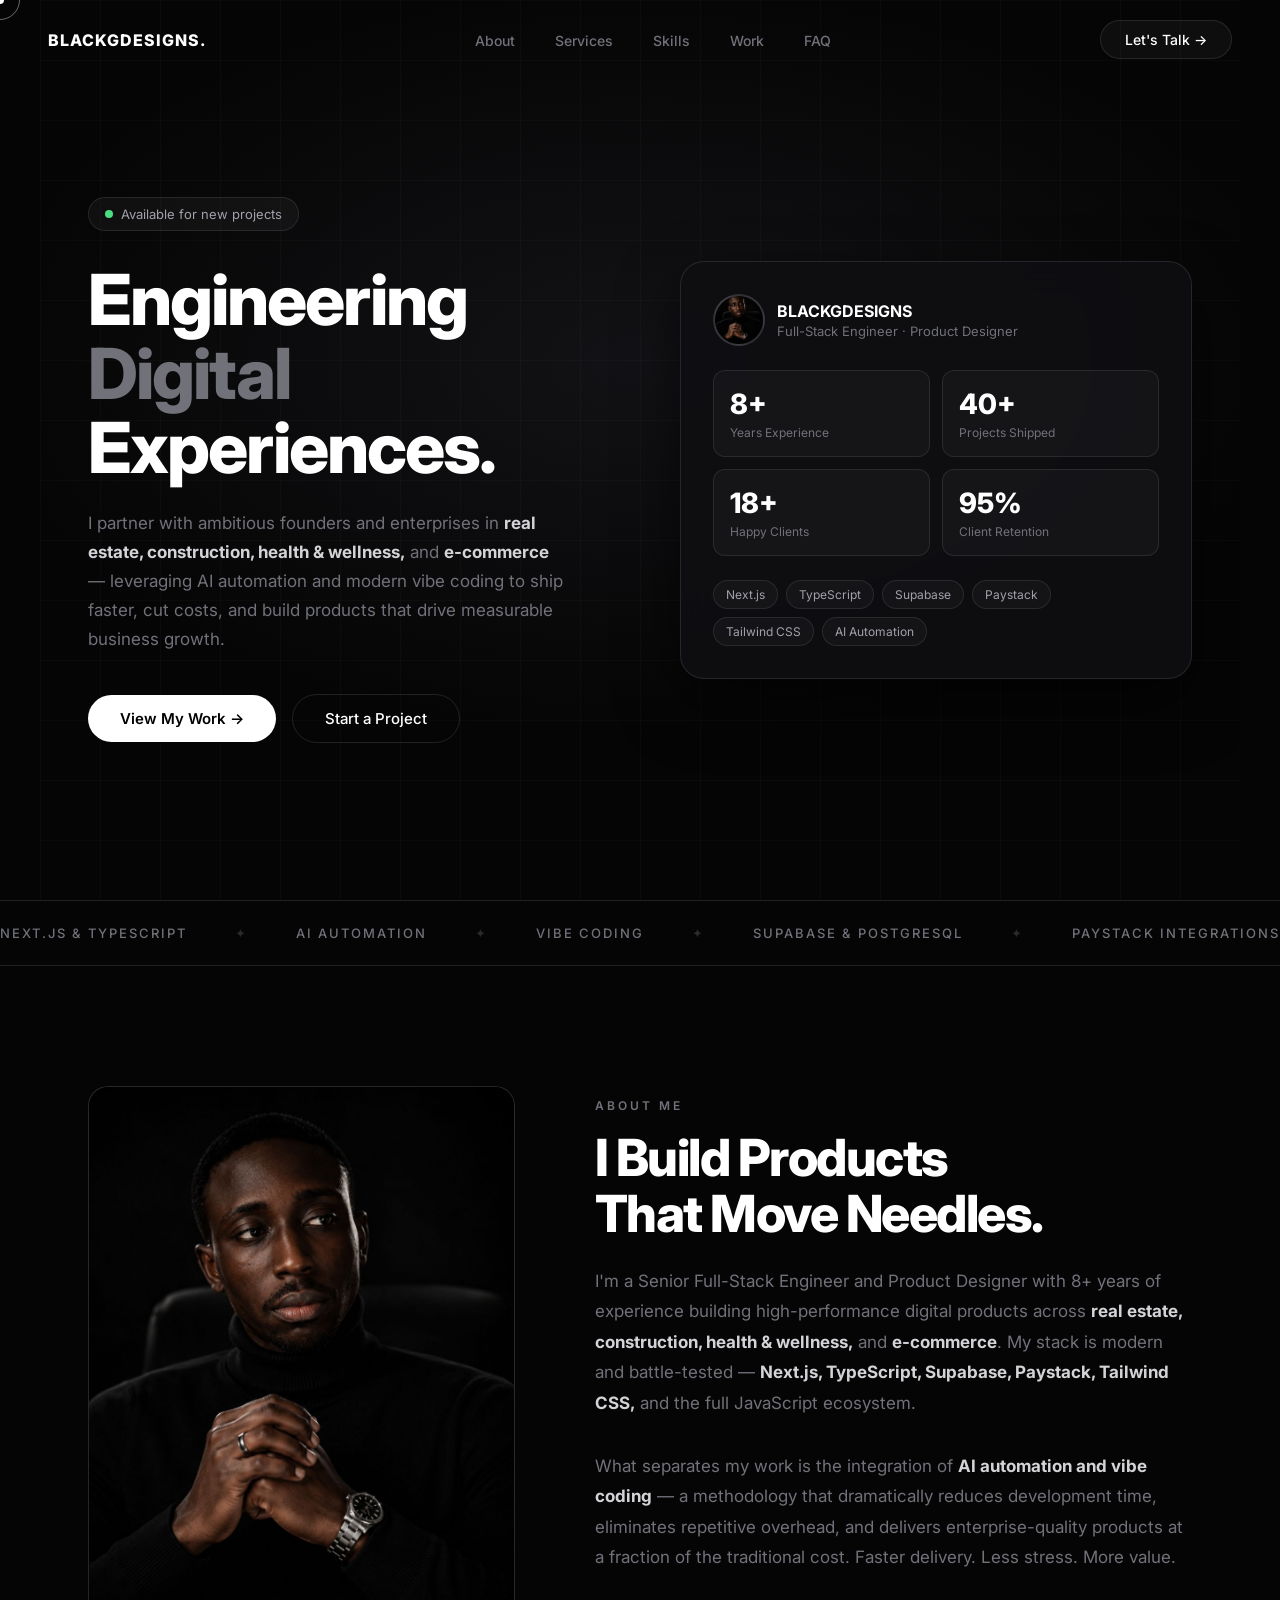
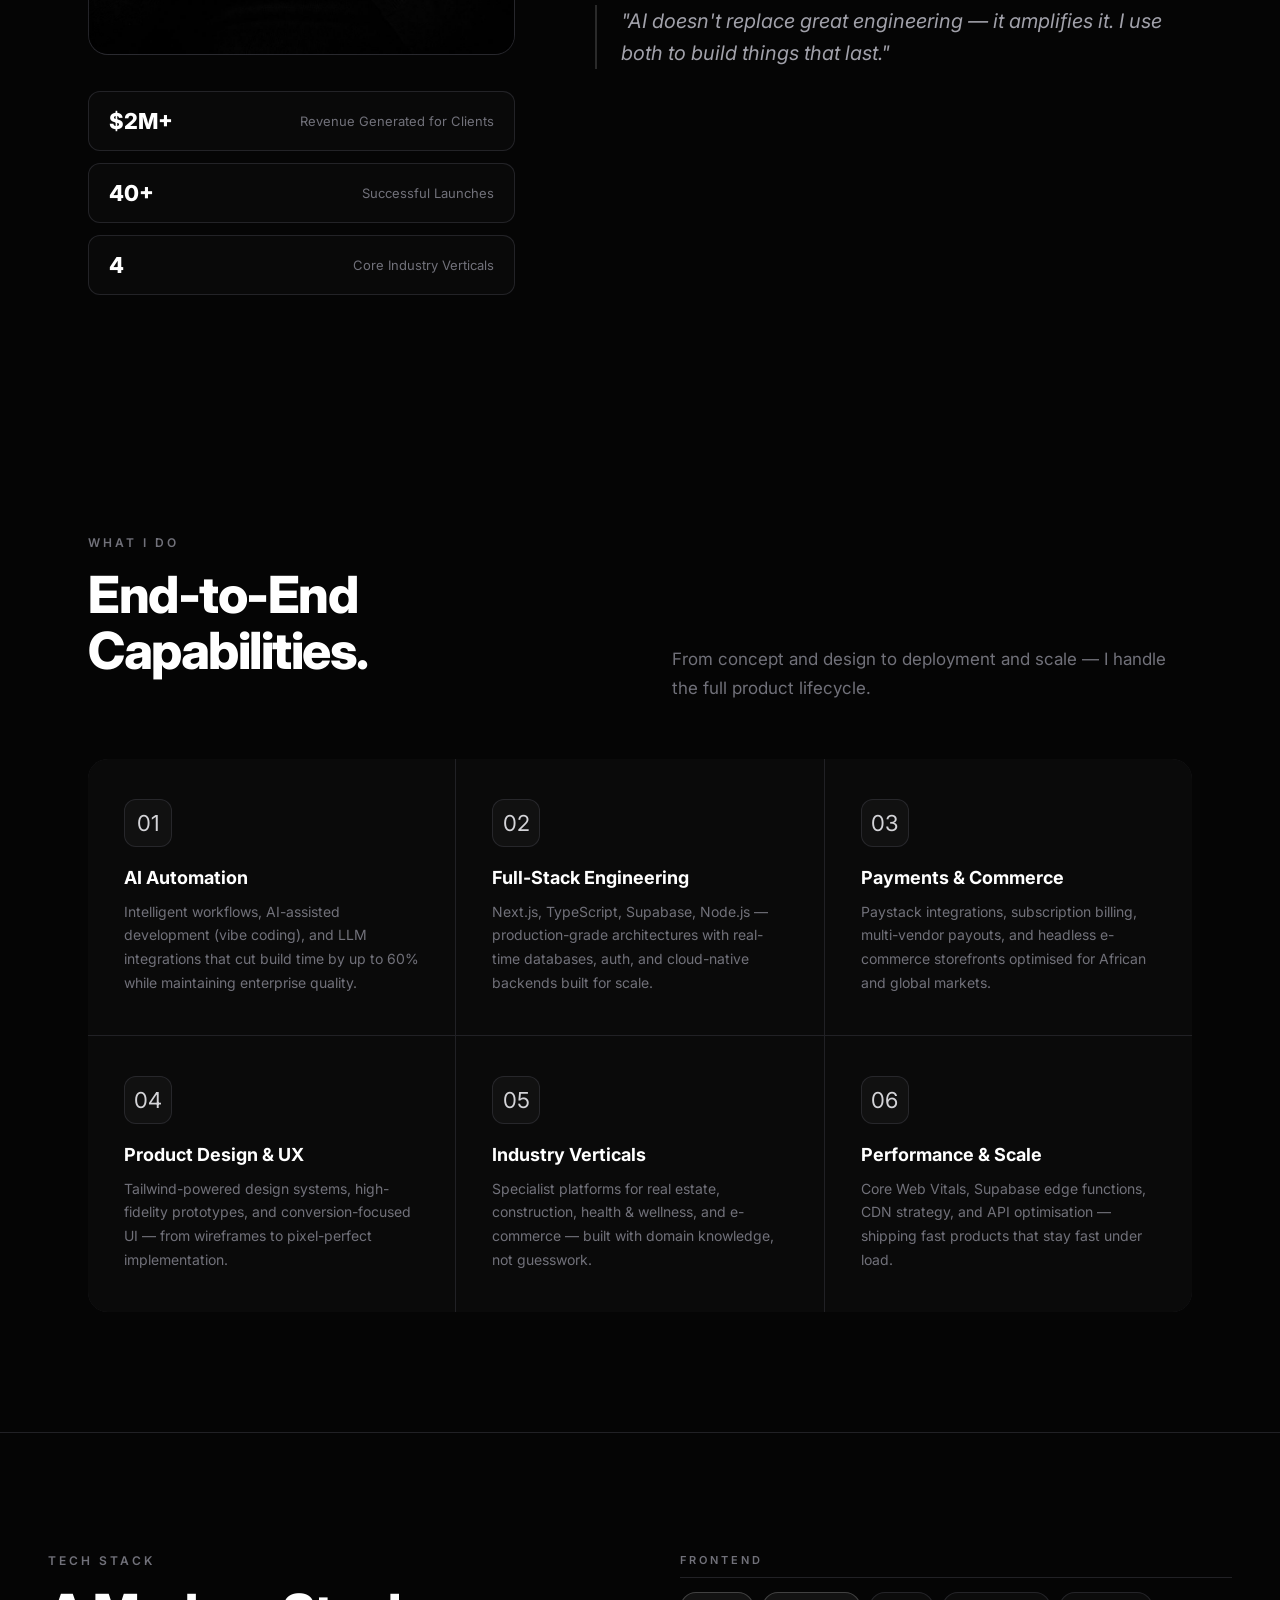
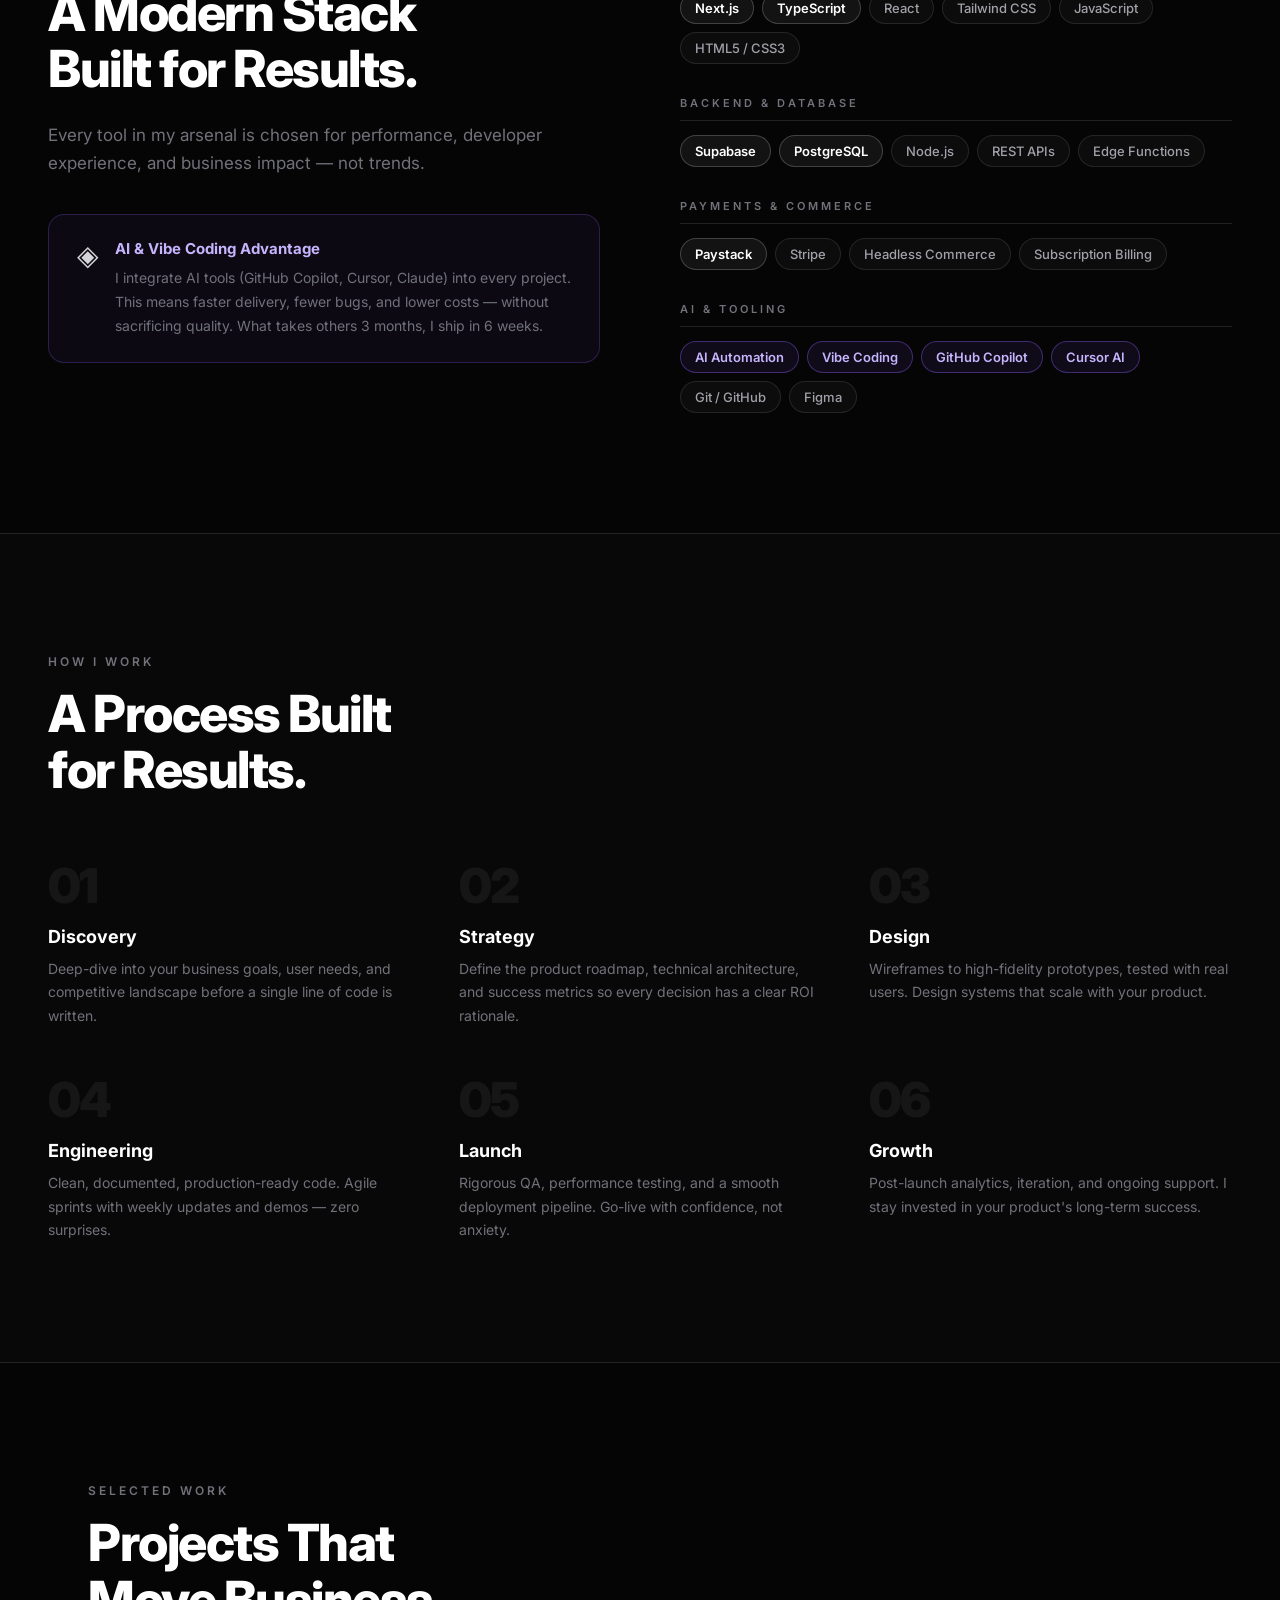
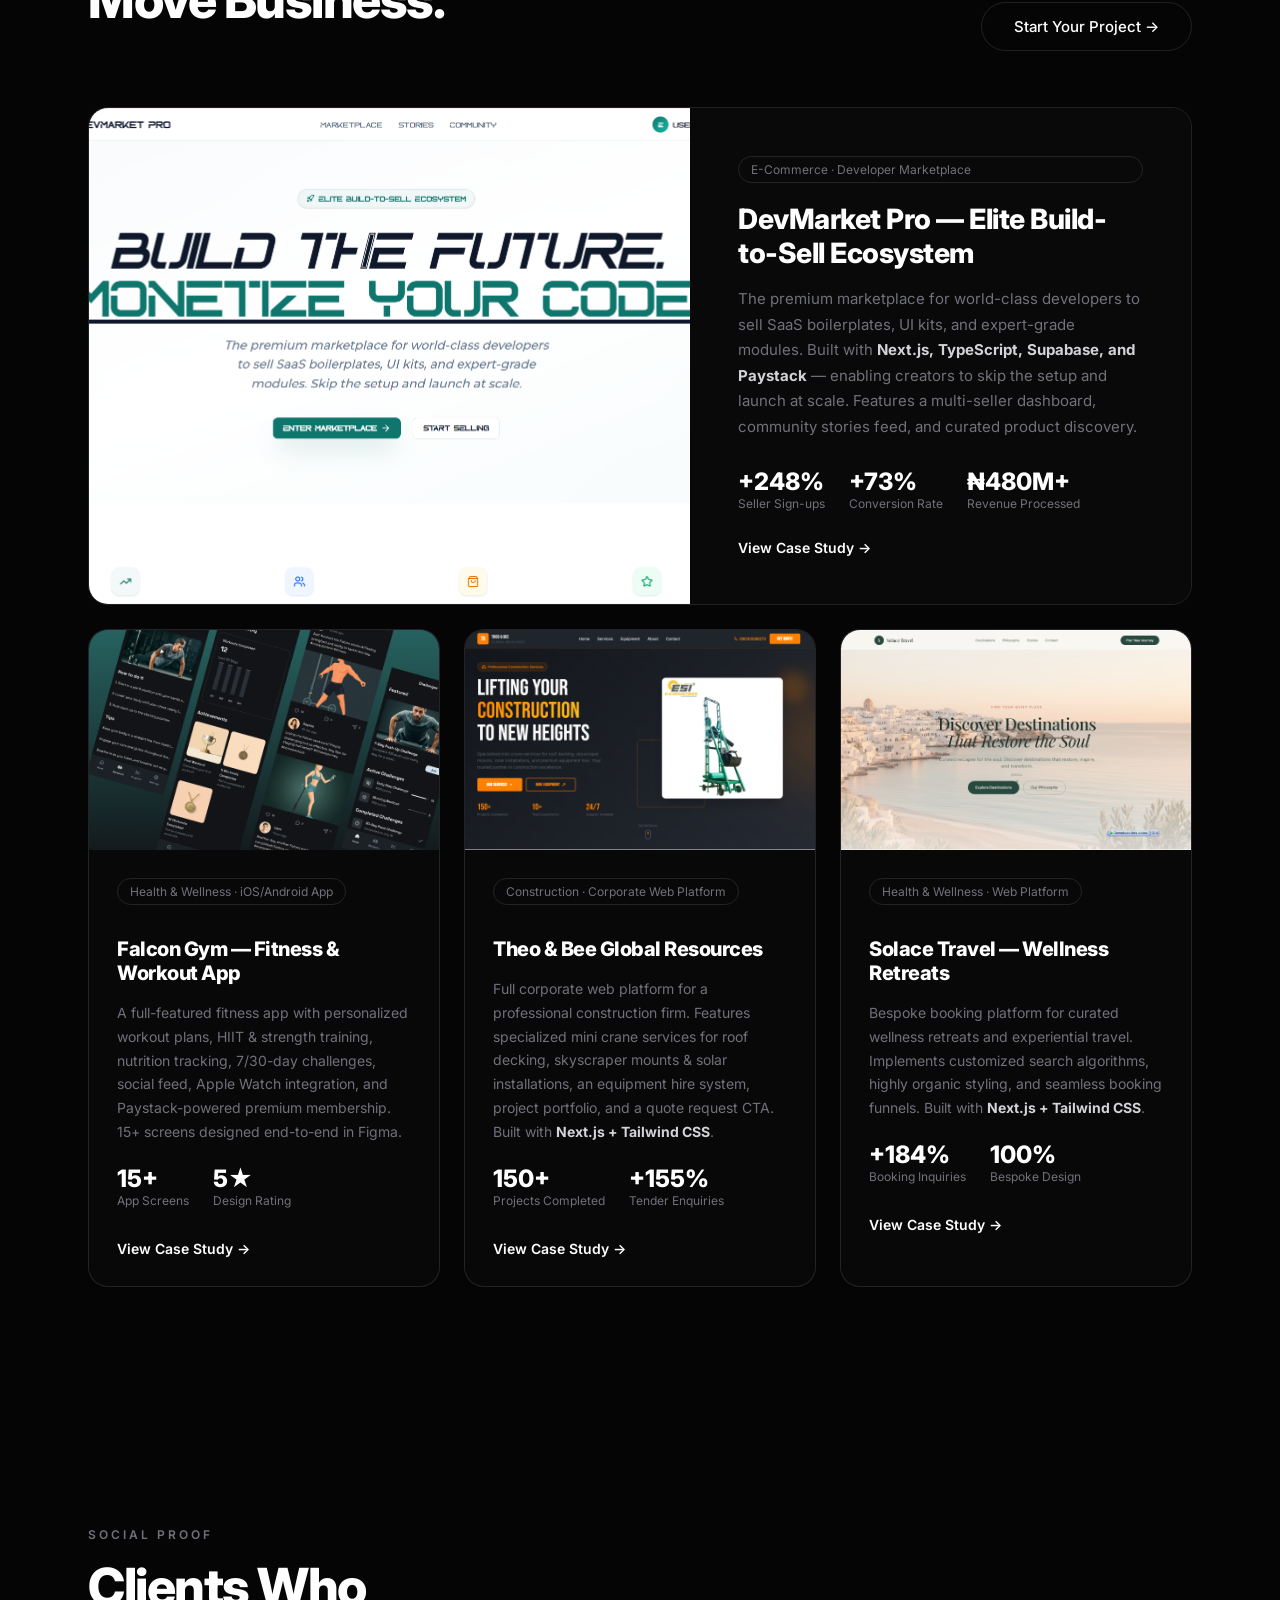
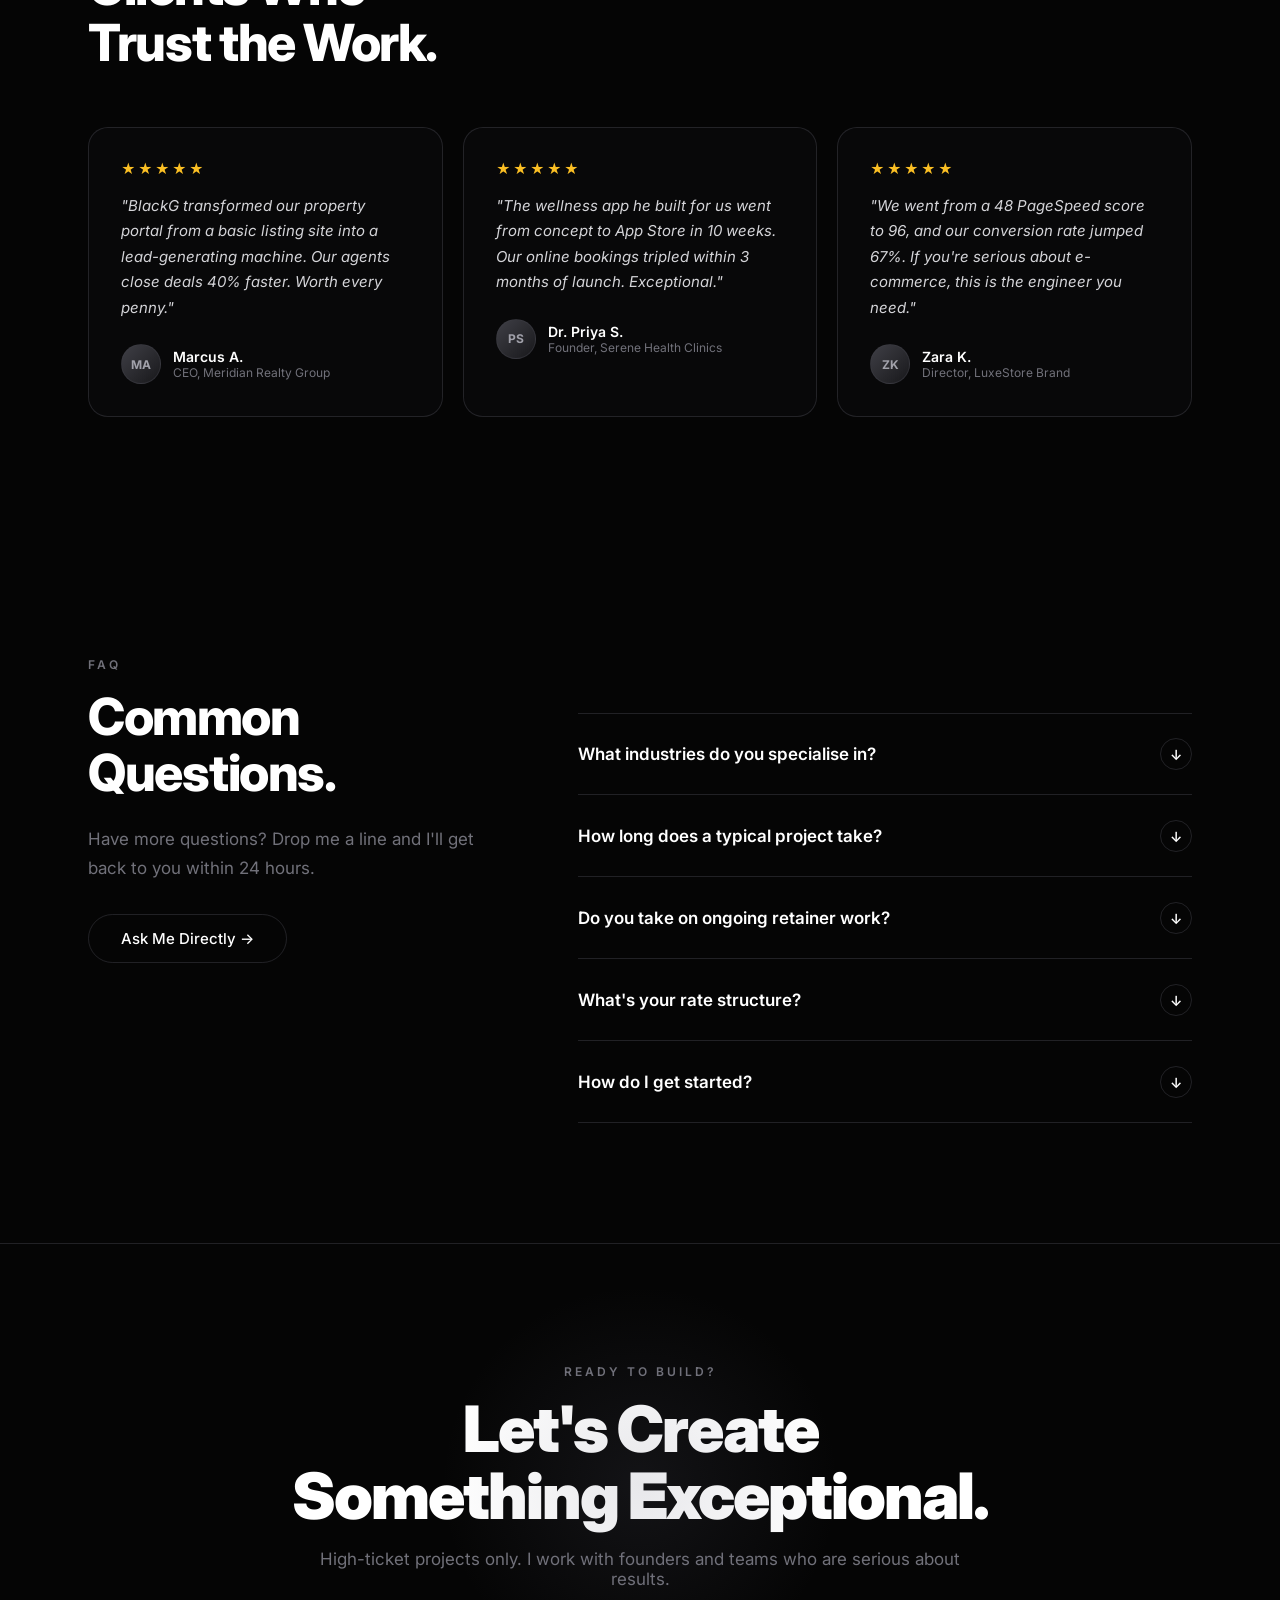
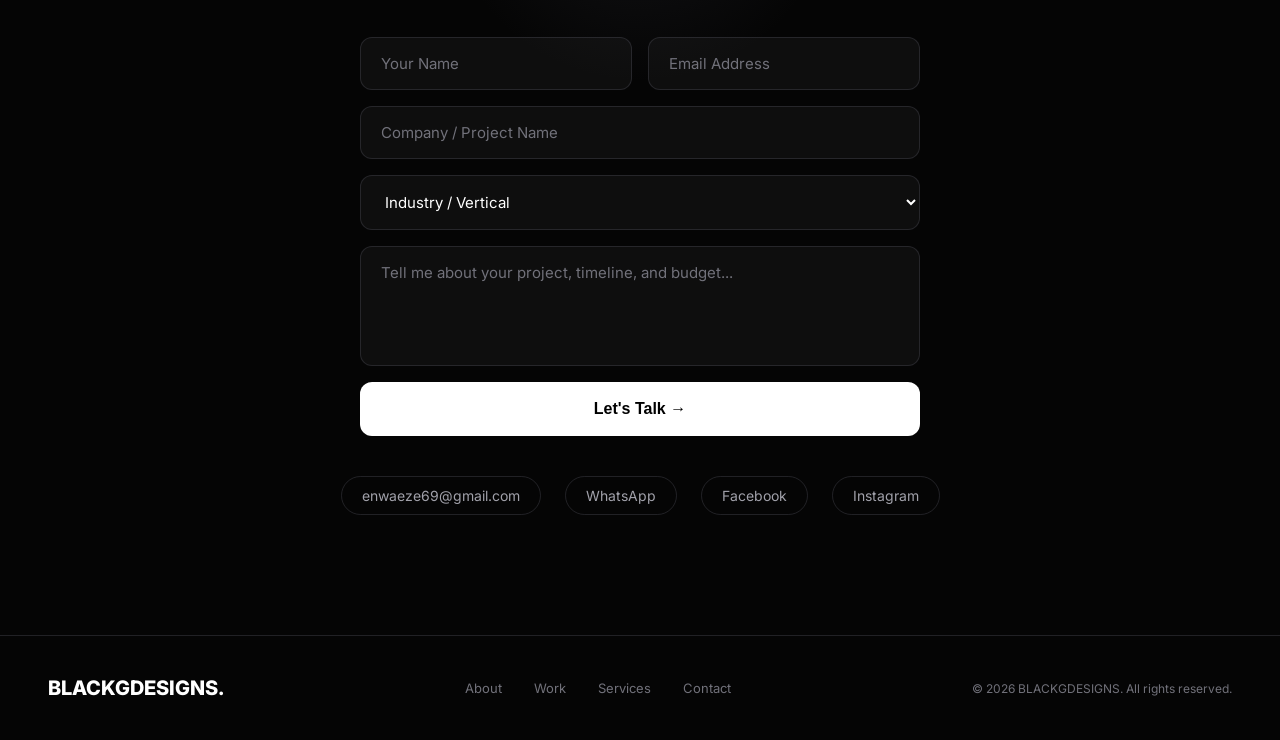
==== index.html @ 21c52779 "Add files via upload" ====
<!DOCTYPE html>
<html lang="en">
<head>
<meta charset="UTF-8"/>
<meta name="viewport" content="width=device-width, initial-scale=1.0"/>
<title>BLACKGDESIGNS — Senior Full-Stack Engineer & Product Designer</title>
<meta name="description" content="BLACKGDESIGNS — Senior Full-Stack Engineer & Product Designer specializing in real estate, construction, health & wellness, and e-commerce. Building digital products that drive measurable business growth."/>
<link rel="stylesheet" href="style.css"/>
<link rel="preconnect" href="https://fonts.googleapis.com"/>
<link href="https://fonts.googleapis.com/css2?family=Inter:wght@300;400;500;600;700;800;900&display=swap" rel="stylesheet"/>
</head>
<body>

<!-- Custom Cursor -->
<div class="cursor">
  <div class="cursor-dot"></div>
  <div class="cursor-ring"></div>
</div>

<!-- Mobile Menu -->
<div class="mobile-menu" aria-hidden="true">
  <button class="mobile-close" aria-label="Close menu">✕</button>
  <a href="#about">About</a>
  <a href="#capabilities">Services</a>
  <a href="#works">Work</a>
  <a href="#process">Process</a>
  <a href="#faq">FAQ</a>
  <a href="https://wa.me/2347035428428" target="_blank" rel="noopener" class="mobile-whatsapp">💬 Let's Talk on WhatsApp</a>
</div>

<!-- Navigation -->
<nav id="main-nav" aria-label="Main navigation">
  <a href="#hero" class="nav-logo">BLACKGDESIGNS.</a>
  <ul class="nav-links">
    <li><a href="#about">About</a></li>
    <li><a href="#capabilities">Services</a></li>
    <li><a href="#skills">Skills</a></li>
    <li><a href="#works">Work</a></li>
    <li><a href="#faq">FAQ</a></li>
  </ul>
  <a href="https://wa.me/2347035428428" target="_blank" rel="noopener" class="nav-cta">Let's Talk →</a>
  <button class="hamburger" aria-label="Open menu">
    <span></span><span></span><span></span>
  </button>
</nav>

<!-- ═══════════════════════════════════════════════════════════ -->
<!-- HERO -->
<!-- ═══════════════════════════════════════════════════════════ -->
<section id="hero">
  <div class="hero-bg-glow"></div>
  <div class="hero-grid-overlay"></div>
  <div class="hero-content">

    <div class="hero-text">
      <div class="hero-badge reveal">
        <span class="dot"></span>
        Available for new projects
      </div>
      <h1 class="hero-title reveal reveal-delay-1">
        Engineering<br/>
        <span>Digital</span><br/>
        Experiences.
      </h1>
      <p class="hero-desc reveal reveal-delay-2">
        I partner with ambitious founders and enterprises in <strong style="color:#d4d4d8">real estate, construction, health &amp; wellness,</strong> and <strong style="color:#d4d4d8">e-commerce</strong> — leveraging AI automation and modern vibe coding to ship faster, cut costs, and build products that drive measurable business growth.
      </p>
      <div class="hero-actions reveal reveal-delay-3">
        <a href="#works" class="btn-primary">View My Work →</a>
        <a href="https://wa.me/2347035428428" target="_blank" rel="noopener" class="btn-ghost">Start a Project</a>
      </div>
    </div>

    <div class="hero-card-wrap reveal reveal-delay-2">
      <div class="hero-card">
        <div class="hero-card-header">
          <div class="hero-card-avatar">
            <img src="avatar.jpg" alt="Profile" onerror="this.style.background='linear-gradient(135deg,#3f3f46,#18181b)';this.src='';"/>
          </div>
          <div>
            <div class="hero-card-name">BLACKGDESIGNS</div>
            <div class="hero-card-role">Full-Stack Engineer · Product Designer</div>
          </div>
        </div>
        <div class="hero-card-stats">
          <div class="stat-box">
            <div class="stat-num" data-count="8" data-suffix="+">0+</div>
            <div class="stat-label">Years Experience</div>
          </div>
          <div class="stat-box">
            <div class="stat-num" data-count="40" data-suffix="+">0+</div>
            <div class="stat-label">Projects Shipped</div>
          </div>
          <div class="stat-box">
            <div class="stat-num" data-count="18" data-suffix="+">0+</div>
            <div class="stat-label">Happy Clients</div>
          </div>
          <div class="stat-box">
            <div class="stat-num" data-count="95" data-suffix="%">0%</div>
            <div class="stat-label">Client Retention</div>
          </div>
        </div>
        <div class="hero-card-tags">
          <span class="tag">Next.js</span>
          <span class="tag">TypeScript</span>
          <span class="tag">Supabase</span>
          <span class="tag">Paystack</span>
          <span class="tag">Tailwind CSS</span>
          <span class="tag">AI Automation</span>
        </div>
      </div>
    </div>

  </div>
</section>

<!-- ═══════════════════════════════════════════════════════════ -->
<!-- MARQUEE -->
<!-- ═══════════════════════════════════════════════════════════ -->
<div class="marquee-section section-full">
  <div class="marquee-track">
    <span class="marquee-item">Next.js &amp; TypeScript</span>
    <span class="marquee-item">AI Automation</span>
    <span class="marquee-item">Vibe Coding</span>
    <span class="marquee-item">Supabase &amp; PostgreSQL</span>
    <span class="marquee-item">Paystack Integrations</span>
    <span class="marquee-item">Real Estate Platforms</span>
    <span class="marquee-item">Health &amp; Wellness Apps</span>
    <span class="marquee-item">E-Commerce Solutions</span>
    <span class="marquee-item">Tailwind CSS</span>
    <span class="marquee-item">Construction Tech</span>
    <span class="marquee-item">Product Design</span>
    <span class="marquee-item">API Architecture</span>
  </div>
</div>

<!-- ═══════════════════════════════════════════════════════════ -->
<!-- ABOUT -->
<!-- ═══════════════════════════════════════════════════════════ -->
<section id="about">
  <div class="about-left">
    <img src="avatar.jpg" alt="BlackG Designs — Senior Full-Stack Engineer" class="about-photo reveal"
         onerror="this.style.background='linear-gradient(135deg,#18181b,#3f3f46)';this.src=''"/>
    <div class="about-stats">
      <div class="about-stat reveal reveal-delay-1">
        <span class="about-stat-num">$2M+</span>
        <span class="about-stat-label">Revenue Generated for Clients</span>
      </div>
      <div class="about-stat reveal reveal-delay-2">
        <span class="about-stat-num">40+</span>
        <span class="about-stat-label">Successful Launches</span>
      </div>
      <div class="about-stat reveal reveal-delay-3">
        <span class="about-stat-num">4</span>
        <span class="about-stat-label">Core Industry Verticals</span>
      </div>
    </div>
  </div>

  <div class="about-right">
    <p class="section-label reveal">About Me</p>
    <h2 class="section-title reveal reveal-delay-1">I Build Products<br/>That Move Needles.</h2>
    <p class="about-bio reveal reveal-delay-2">
      I'm a Senior Full-Stack Engineer and Product Designer with 8+ years of experience building high-performance digital products across <strong style="color:#d4d4d8">real estate, construction, health &amp; wellness,</strong> and <strong style="color:#d4d4d8">e-commerce</strong>. My stack is modern and battle-tested — <strong style="color:#d4d4d8">Next.js, TypeScript, Supabase, Paystack, Tailwind CSS,</strong> and the full JavaScript ecosystem.
    </p>
    <p class="about-bio reveal reveal-delay-3">
      What separates my work is the integration of <strong style="color:#d4d4d8">AI automation and vibe coding</strong> — a methodology that dramatically reduces development time, eliminates repetitive overhead, and delivers enterprise-quality products at a fraction of the traditional cost. Faster delivery. Less stress. More value.
    </p>
    <blockquote class="about-philosophy reveal reveal-delay-4">
      "AI doesn't replace great engineering — it amplifies it. I use both to build things that last."
    </blockquote>
  </div>
</section>

<!-- ═══════════════════════════════════════════════════════════ -->
<!-- CAPABILITIES -->
<!-- ═══════════════════════════════════════════════════════════ -->
<section id="capabilities">
  <div class="cap-header">
    <div>
      <p class="section-label reveal">What I Do</p>
      <h2 class="section-title reveal reveal-delay-1">End-to-End<br/>Capabilities.</h2>
    </div>
    <p class="section-desc reveal reveal-delay-2">From concept and design to deployment and scale — I handle the full product lifecycle.</p>
  </div>

  <div class="cap-grid">
    <div class="cap-card reveal">
      <div class="cap-icon">01</div>
      <h3 class="cap-name">AI Automation</h3>
      <p class="cap-desc">Intelligent workflows, AI-assisted development (vibe coding), and LLM integrations that cut build time by up to 60% while maintaining enterprise quality.</p>
    </div>
    <div class="cap-card reveal reveal-delay-1">
      <div class="cap-icon">02</div>
      <h3 class="cap-name">Full-Stack Engineering</h3>
      <p class="cap-desc">Next.js, TypeScript, Supabase, Node.js — production-grade architectures with real-time databases, auth, and cloud-native backends built for scale.</p>
    </div>
    <div class="cap-card reveal reveal-delay-2">
      <div class="cap-icon">03</div>
      <h3 class="cap-name">Payments &amp; Commerce</h3>
      <p class="cap-desc">Paystack integrations, subscription billing, multi-vendor payouts, and headless e-commerce storefronts optimised for African and global markets.</p>
    </div>
    <div class="cap-card reveal reveal-delay-1">
      <div class="cap-icon">04</div>
      <h3 class="cap-name">Product Design &amp; UX</h3>
      <p class="cap-desc">Tailwind-powered design systems, high-fidelity prototypes, and conversion-focused UI — from wireframes to pixel-perfect implementation.</p>
    </div>
    <div class="cap-card reveal reveal-delay-2">
      <div class="cap-icon">05</div>
      <h3 class="cap-name">Industry Verticals</h3>
      <p class="cap-desc">Specialist platforms for real estate, construction, health &amp; wellness, and e-commerce — built with domain knowledge, not guesswork.</p>
    </div>
    <div class="cap-card reveal reveal-delay-3">
      <div class="cap-icon">06</div>
      <h3 class="cap-name">Performance &amp; Scale</h3>
      <p class="cap-desc">Core Web Vitals, Supabase edge functions, CDN strategy, and API optimisation — shipping fast products that stay fast under load.</p>
    </div>
  </div>
</section>

<!-- ═══════════════════════════════════════════════════════════ -->
<!-- SKILLS MATRIX -->
<!-- ═══════════════════════════════════════════════════════════ -->
<section id="skills" class="section-full" style="padding:120px 48px;border-top:1px solid rgba(63,63,70,0.5);">
  <div style="max-width:1200px;margin:0 auto;">
    <div style="display:grid;grid-template-columns:1fr 1fr;gap:80px;align-items:start;">
      <div>
        <p class="section-label reveal">Tech Stack</p>
        <h2 class="section-title reveal reveal-delay-1">A Modern Stack<br/>Built for Results.</h2>
        <p class="section-desc reveal reveal-delay-2">Every tool in my arsenal is chosen for performance, developer experience, and business impact — not trends.</p>
        <div class="skills-ai-box reveal reveal-delay-3">
          <div class="skills-ai-icon">◈</div>
          <div>
            <div class="skills-ai-title">AI &amp; Vibe Coding Advantage</div>
            <p class="skills-ai-desc">I integrate AI tools (GitHub Copilot, Cursor, Claude) into every project. This means faster delivery, fewer bugs, and lower costs — without sacrificing quality. What takes others 3 months, I ship in 6 weeks.</p>
          </div>
        </div>
      </div>
      <div class="skills-grid">
        <div class="skill-category reveal">
          <h4 class="skill-cat-label">Frontend</h4>
          <div class="skill-chips">
            <span class="skill-chip skill-chip--primary">Next.js</span>
            <span class="skill-chip skill-chip--primary">TypeScript</span>
            <span class="skill-chip">React</span>
            <span class="skill-chip">Tailwind CSS</span>
            <span class="skill-chip">JavaScript</span>
            <span class="skill-chip">HTML5 / CSS3</span>
          </div>
        </div>
        <div class="skill-category reveal reveal-delay-1">
          <h4 class="skill-cat-label">Backend &amp; Database</h4>
          <div class="skill-chips">
            <span class="skill-chip skill-chip--primary">Supabase</span>
            <span class="skill-chip skill-chip--primary">PostgreSQL</span>
            <span class="skill-chip">Node.js</span>
            <span class="skill-chip">REST APIs</span>
            <span class="skill-chip">Edge Functions</span>
          </div>
        </div>
        <div class="skill-category reveal reveal-delay-2">
          <h4 class="skill-cat-label">Payments &amp; Commerce</h4>
          <div class="skill-chips">
            <span class="skill-chip skill-chip--primary">Paystack</span>
            <span class="skill-chip">Stripe</span>
            <span class="skill-chip">Headless Commerce</span>
            <span class="skill-chip">Subscription Billing</span>
          </div>
        </div>
        <div class="skill-category reveal reveal-delay-3">
          <h4 class="skill-cat-label">AI &amp; Tooling</h4>
          <div class="skill-chips">
            <span class="skill-chip skill-chip--ai">AI Automation</span>
            <span class="skill-chip skill-chip--ai">Vibe Coding</span>
            <span class="skill-chip skill-chip--ai">GitHub Copilot</span>
            <span class="skill-chip skill-chip--ai">Cursor AI</span>
            <span class="skill-chip">Git / GitHub</span>
            <span class="skill-chip">Figma</span>
          </div>
        </div>
      </div>
    </div>
  </div>
</section>

<!-- ═══════════════════════════════════════════════════════════ -->
<!-- PROCESS -->
<!-- ═══════════════════════════════════════════════════════════ -->
<section id="process" class="section-full" style="padding: 120px 48px; border-top: 1px solid rgba(63,63,70,0.5); border-bottom: 1px solid rgba(63,63,70,0.5);">
  <div style="max-width:1200px;margin:0 auto;">
    <p class="section-label reveal">How I Work</p>
    <h2 class="section-title reveal reveal-delay-1">A Process Built<br/>for Results.</h2>
    <div class="process-steps">
      <div class="process-step reveal">
        <div class="step-num">01</div>
        <h3 class="step-name">Discovery</h3>
        <p class="step-desc">Deep-dive into your business goals, user needs, and competitive landscape before a single line of code is written.</p>
      </div>
      <div class="process-step reveal reveal-delay-1">
        <div class="step-num">02</div>
        <h3 class="step-name">Strategy</h3>
        <p class="step-desc">Define the product roadmap, technical architecture, and success metrics so every decision has a clear ROI rationale.</p>
      </div>
      <div class="process-step reveal reveal-delay-2">
        <div class="step-num">03</div>
        <h3 class="step-name">Design</h3>
        <p class="step-desc">Wireframes to high-fidelity prototypes, tested with real users. Design systems that scale with your product.</p>
      </div>
      <div class="process-step reveal">
        <div class="step-num">04</div>
        <h3 class="step-name">Engineering</h3>
        <p class="step-desc">Clean, documented, production-ready code. Agile sprints with weekly updates and demos — zero surprises.</p>
      </div>
      <div class="process-step reveal reveal-delay-1">
        <div class="step-num">05</div>
        <h3 class="step-name">Launch</h3>
        <p class="step-desc">Rigorous QA, performance testing, and a smooth deployment pipeline. Go-live with confidence, not anxiety.</p>
      </div>
      <div class="process-step reveal reveal-delay-2">
        <div class="step-num">06</div>
        <h3 class="step-name">Growth</h3>
        <p class="step-desc">Post-launch analytics, iteration, and ongoing support. I stay invested in your product's long-term success.</p>
      </div>
    </div>
  </div>
</section>

<!-- ═══════════════════════════════════════════════════════════ -->
<!-- SELECTED WORKS -->
<!-- ═══════════════════════════════════════════════════════════ -->
<section id="works">
  <div class="works-header">
    <div>
      <p class="section-label reveal">Selected Work</p>
      <h2 class="section-title reveal reveal-delay-1">Projects That<br/>Move Business.</h2>
    </div>
    <a href="https://wa.me/2347035428428" target="_blank" rel="noopener" class="btn-ghost reveal reveal-delay-2">Start Your Project →</a>
  </div>

  <!-- Featured Project: DevMarket Pro -->
  <div class="featured-project reveal">
    <div class="featured-img" style="background: url('devmarket_pro.png') no-repeat center center; background-size: cover; background-position: top center;"></div>
    <div class="featured-info">
      <span class="project-tag">E-Commerce · Developer Marketplace</span>
      <h3 class="project-title"><a href="devmarket-pro.html" style="color:inherit;text-decoration:none;">DevMarket Pro — Elite Build-to-Sell Ecosystem</a></h3>
      <p class="project-desc">The premium marketplace for world-class developers to sell SaaS boilerplates, UI kits, and expert-grade modules. Built with <strong style="color:#d4d4d8">Next.js, TypeScript, Supabase, and Paystack</strong> — enabling creators to skip the setup and launch at scale. Features a multi-seller dashboard, community stories feed, and curated product discovery.</p>
      <div class="project-metrics">
        <div class="metric">
          <div class="metric-val">+248%</div>
          <div class="metric-label">Seller Sign-ups</div>
        </div>
        <div class="metric">
          <div class="metric-val">+73%</div>
          <div class="metric-label">Conversion Rate</div>
        </div>
        <div class="metric">
          <div class="metric-val">₦480M+</div>
          <div class="metric-label">Revenue Processed</div>
        </div>
      </div>
      <a href="devmarket-pro.html" class="project-link">View Case Study →</a>
    </div>
  </div>

  <!-- Project Grid -->
  <div class="project-grid" style="margin-top:24px;grid-template-columns:repeat(3,1fr)">

    <!-- Falcon Gym -->
    <div class="project-card reveal">
      <div class="project-card-img" style="background: url('falcon.png') no-repeat center center; background-size: cover; background-position: center center; height: 220px;"></div>
      <div class="project-card-body">
        <span class="project-tag">Health &amp; Wellness · iOS/Android App</span>
        <h3 class="project-title" style="font-size:20px;margin-top:12px;"><a href="falcon-gym.html" style="color:inherit;text-decoration:none;">Falcon Gym — Fitness &amp; Workout App</a></h3>
        <p class="project-desc" style="font-size:14px;margin:12px 0 20px;">A full-featured fitness app with personalized workout plans, HIIT &amp; strength training, nutrition tracking, 7/30-day challenges, social feed, Apple Watch integration, and Paystack-powered premium membership. 15+ screens designed end-to-end in Figma.</p>
        <div class="project-metrics">
          <div class="metric"><div class="metric-val">15+</div><div class="metric-label">App Screens</div></div>
          <div class="metric"><div class="metric-val">5★</div><div class="metric-label">Design Rating</div></div>
        </div>
        <a href="falcon-gym.html" class="project-link" style="margin-top:4px;">View Case Study →</a>
      </div>
    </div>

    <!-- Theo & Bee -->
    <div class="project-card reveal reveal-delay-1">
      <div class="project-card-img" style="background: url('theo and bee.png') no-repeat center center; background-size: cover; background-position: top center; height: 220px;"></div>
      <div class="project-card-body">
        <span class="project-tag">Construction · Corporate Web Platform</span>
        <h3 class="project-title" style="font-size:20px;margin-top:12px;"><a href="theo-and-bee.html" style="color:inherit;text-decoration:none;">Theo &amp; Bee Global Resources</a></h3>
        <p class="project-desc" style="font-size:14px;margin:12px 0 20px;">Full corporate web platform for a professional construction firm. Features specialized mini crane services for roof decking, skyscraper mounts &amp; solar installations, an equipment hire system, project portfolio, and a quote request CTA. Built with <strong style="color:#d4d4d8">Next.js + Tailwind CSS</strong>.</p>
        <div class="project-metrics">
          <div class="metric"><div class="metric-val">150+</div><div class="metric-label">Projects Completed</div></div>
          <div class="metric"><div class="metric-val">+155%</div><div class="metric-label">Tender Enquiries</div></div>
        </div>
        <a href="theo-and-bee.html" class="project-link" style="margin-top:4px;">View Case Study →</a>
      </div>
    </div>

    <!-- Solace Travel -->
    <div class="project-card reveal reveal-delay-2">
      <div class="project-card-img" style="background: url('solace travel.png') no-repeat center center; background-size: cover; background-position: center center; height: 220px;"></div>
      <div class="project-card-body">
        <span class="project-tag">Health &amp; Wellness · Web Platform</span>
        <h3 class="project-title" style="font-size:20px;margin-top:12px;"><a href="solace-travel.html" style="color:inherit;text-decoration:none;">Solace Travel — Wellness Retreats</a></h3>
        <p class="project-desc" style="font-size:14px;margin:12px 0 20px;">Bespoke booking platform for curated wellness retreats and experiential travel. Implements customized search algorithms, highly organic styling, and seamless booking funnels. Built with <strong style="color:#d4d4d8">Next.js + Tailwind CSS</strong>.</p>
        <div class="project-metrics">
          <div class="metric"><div class="metric-val">+184%</div><div class="metric-label">Booking Inquiries</div></div>
          <div class="metric"><div class="metric-val">100%</div><div class="metric-label">Bespoke Design</div></div>
        </div>
        <a href="solace-travel.html" class="project-link" style="margin-top:4px;">View Case Study →</a>
      </div>
    </div>

  </div>
</section>

<!-- ═══════════════════════════════════════════════════════════ -->
<!-- TESTIMONIALS -->
<!-- ═══════════════════════════════════════════════════════════ -->
<section id="testimonials">
  <p class="section-label reveal">Social Proof</p>
  <h2 class="section-title reveal reveal-delay-1">Clients Who<br/>Trust the Work.</h2>
  <div class="test-grid">
    <div class="test-card reveal">
      <div class="test-stars">★★★★★</div>
      <p class="test-quote">"BlackG transformed our property portal from a basic listing site into a lead-generating machine. Our agents close deals 40% faster. Worth every penny."</p>
      <div class="test-author">
        <div class="test-avatar" style="font-size:12px;font-weight:700;color:var(--accent);">MA</div>
        <div>
          <div class="test-name">Marcus A.</div>
          <div class="test-role">CEO, Meridian Realty Group</div>
        </div>
      </div>
    </div>
    <div class="test-card reveal reveal-delay-1">
      <div class="test-stars">★★★★★</div>
      <p class="test-quote">"The wellness app he built for us went from concept to App Store in 10 weeks. Our online bookings tripled within 3 months of launch. Exceptional."</p>
      <div class="test-author">
        <div class="test-avatar" style="font-size:12px;font-weight:700;color:var(--accent);">PS</div>
        <div>
          <div class="test-name">Dr. Priya S.</div>
          <div class="test-role">Founder, Serene Health Clinics</div>
        </div>
      </div>
    </div>
    <div class="test-card reveal reveal-delay-2">
      <div class="test-stars">★★★★★</div>
      <p class="test-quote">"We went from a 48 PageSpeed score to 96, and our conversion rate jumped 67%. If you're serious about e-commerce, this is the engineer you need."</p>
      <div class="test-author">
        <div class="test-avatar" style="font-size:12px;font-weight:700;color:var(--accent);">ZK</div>
        <div>
          <div class="test-name">Zara K.</div>
          <div class="test-role">Director, LuxeStore Brand</div>
        </div>
      </div>
    </div>
  </div>
</section>

<!-- ═══════════════════════════════════════════════════════════ -->
<!-- FAQ -->
<!-- ═══════════════════════════════════════════════════════════ -->
<section id="faq">
  <div style="display:grid;grid-template-columns:1fr 1.5fr;gap:80px;align-items:start;">
    <div>
      <p class="section-label reveal">FAQ</p>
      <h2 class="section-title reveal reveal-delay-1">Common<br/>Questions.</h2>
      <p class="section-desc reveal reveal-delay-2">Have more questions? Drop me a line and I'll get back to you within 24 hours.</p>
      <a href="https://wa.me/2347035428428" target="_blank" rel="noopener" class="btn-ghost reveal reveal-delay-3" style="display:inline-flex;margin-top:32px;">Ask Me Directly →</a>
    </div>
    <div class="faq-list reveal reveal-delay-1">
      <div class="faq-item">
        <div class="faq-q">What industries do you specialise in?<div class="faq-chevron">↓</div></div>
        <div class="faq-a"><div class="faq-a-inner">I work primarily in real estate, construction, health & wellness, and e-commerce — four verticals where strong digital products drive the highest measurable ROI. That said, I'm selective, not exclusive; if your project is compelling and you're serious about results, let's talk.</div></div>
      </div>
      <div class="faq-item">
        <div class="faq-q">How long does a typical project take?<div class="faq-chevron">↓</div></div>
        <div class="faq-a"><div class="faq-a-inner">Timelines depend heavily on scope. A focused MVP typically ships in 6–10 weeks. Full-scale product builds with design systems and backend infrastructure range from 3–6 months. I'll give you an honest estimate after our discovery call — no inflated timelines to pad hours.</div></div>
      </div>
      <div class="faq-item">
        <div class="faq-q">Do you take on ongoing retainer work?<div class="faq-chevron">↓</div></div>
        <div class="faq-a"><div class="faq-a-inner">Yes. Many clients engage me post-launch for continuous product iteration, performance monitoring, and feature development. Retainer engagements start at a minimum of 20 hours/month and include a dedicated Slack channel for rapid communication.</div></div>
      </div>
      <div class="faq-item">
        <div class="faq-q">What's your rate structure?<div class="faq-chevron">↓</div></div>
        <div class="faq-a"><div class="faq-a-inner">I work on project-based pricing for defined scopes — not hourly billing. This aligns my incentives with your outcomes. Project minimums start at $5,000. For enterprise engagements and retainers, custom packages are available. Schedule a call to discuss.</div></div>
      </div>
      <div class="faq-item">
        <div class="faq-q">How do I get started?<div class="faq-chevron">↓</div></div>
        <div class="faq-a"><div class="faq-a-inner">Fill in the contact form below with a brief description of your project and your timeline. I'll respond within 24 hours to schedule a free 30-minute discovery call. From there, I'll put together a tailored proposal — no generic quotes.</div></div>
      </div>
    </div>
  </div>
</section>

<!-- ═══════════════════════════════════════════════════════════ -->
<!-- CONTACT -->
<!-- ═══════════════════════════════════════════════════════════ -->
<section id="contact" class="section-full" style="padding: 120px 48px; border-top: 1px solid rgba(63,63,70,0.5);">
  <div class="contact-glow">
    <p class="section-label reveal" style="text-align:center;">Ready to Build?</p>
    <h2 class="contact-title reveal reveal-delay-1">Let's Create<br/>Something Exceptional.</h2>
    <p class="contact-sub reveal reveal-delay-2">High-ticket projects only. I work with founders and teams who are serious about results.</p>

    <form class="contact-form reveal reveal-delay-3" id="contact-form" novalidate>
      <div class="form-row">
        <input type="text" class="form-field" placeholder="Your Name" required id="field-name"/>
        <input type="email" class="form-field" placeholder="Email Address" required id="field-email"/>
      </div>
      <input type="text" class="form-field" placeholder="Company / Project Name" id="field-company"/>
      <select class="form-field" id="field-industry">
        <option value="" disabled selected>Industry / Vertical</option>
        <option>Real Estate</option>
        <option>Construction</option>
        <option>Health &amp; Wellness</option>
        <option>E-Commerce</option>
        <option>Other</option>
      </select>
      <textarea class="form-field" placeholder="Tell me about your project, timeline, and budget..." id="field-message" required></textarea>
      <button type="submit" class="btn-primary" style="width:100%;justify-content:center;padding:18px 32px;font-size:16px;border-radius:12px;">Let's Talk →</button>
    </form>

    <!-- Contact Links -->
    <div class="reveal reveal-delay-4" style="margin-top:40px;display:flex;justify-content:center;gap:24px;flex-wrap:wrap;">
      <a href="mailto:enwaeze69@gmail.com" style="display:inline-flex;align-items:center;gap:8px;color:#a1a1aa;font-size:14px;text-decoration:none;border:1px solid rgba(63,63,70,0.5);padding:10px 20px;border-radius:100px;transition:color 0.3s,border-color 0.3s;" onmouseover="this.style.color='#fff';this.style.borderColor='rgba(255,255,255,0.3)'" onmouseout="this.style.color='#a1a1aa';this.style.borderColor='rgba(63,63,70,0.5)'">enwaeze69@gmail.com</a>
      <a href="https://wa.me/2347035428428" target="_blank" rel="noopener" style="display:inline-flex;align-items:center;gap:8px;color:#a1a1aa;font-size:14px;text-decoration:none;border:1px solid rgba(63,63,70,0.5);padding:10px 20px;border-radius:100px;transition:color 0.3s,border-color 0.3s;" onmouseover="this.style.color='#4ade80';this.style.borderColor='rgba(74,222,128,0.3)'" onmouseout="this.style.color='#a1a1aa';this.style.borderColor='rgba(63,63,70,0.5)'">WhatsApp</a>
      <a href="#" id="fb-link" style="display:inline-flex;align-items:center;gap:8px;color:#a1a1aa;font-size:14px;text-decoration:none;border:1px solid rgba(63,63,70,0.5);padding:10px 20px;border-radius:100px;transition:color 0.3s,border-color 0.3s;" onmouseover="this.style.color='#60a5fa';this.style.borderColor='rgba(96,165,250,0.3)'" onmouseout="this.style.color='#a1a1aa';this.style.borderColor='rgba(63,63,70,0.5)'">Facebook</a>
      <a href="#" id="ig-link" style="display:inline-flex;align-items:center;gap:8px;color:#a1a1aa;font-size:14px;text-decoration:none;border:1px solid rgba(63,63,70,0.5);padding:10px 20px;border-radius:100px;transition:color 0.3s,border-color 0.3s;" onmouseover="this.style.color='#f472b6';this.style.borderColor='rgba(244,114,182,0.3)'" onmouseout="this.style.color='#a1a1aa';this.style.borderColor='rgba(63,63,70,0.5)'">Instagram</a>
    </div>
  </div>
</section>

<!-- Footer -->
<footer>
  <span class="footer-logo">BLACKGDESIGNS.</span>
  <nav class="footer-links" aria-label="Footer navigation">
    <a href="#about">About</a>
    <a href="#works">Work</a>
    <a href="#capabilities">Services</a>
    <a href="#contact">Contact</a>
  </nav>
  <span class="footer-copy">© 2026 BLACKGDESIGNS. All rights reserved.</span>
</footer>

<script src="script.js"></script>
</body>
</html>
---- style.css ----
@import url('https://fonts.googleapis.com/css2?family=Inter:wght@300;400;500;600;700;800;900&display=swap');

*, *::before, *::after { box-sizing: border-box; margin: 0; padding: 0; }

:root {
  --bg: #050505;
  --bg-2: #0a0a0a;
  --bg-card: rgba(10,10,10,0.8);
  --border: rgba(63,63,70,0.5);
  --text: #d4d4d8;
  --muted: #71717a;
  --white: #ffffff;
  --accent: #a1a1aa;
  --glow: rgba(120,120,140,0.15);
  --font: 'Inter', sans-serif;
}

html { scroll-behavior: smooth; }

body {
  font-family: var(--font);
  background: var(--bg);
  color: var(--text);
  overflow-x: hidden;
  cursor: none;
}

/* Custom Cursor */
.cursor {
  position: fixed; top: 0; left: 0; z-index: 9999;
  pointer-events: none;
}
.cursor-dot {
  width: 8px; height: 8px; background: #fff;
  border-radius: 50%;
  position: absolute; transform: translate(-50%,-50%);
  transition: transform 0.1s;
}
.cursor-ring {
  width: 40px; height: 40px;
  border: 1px solid rgba(255,255,255,0.4);
  border-radius: 50%;
  position: absolute; transform: translate(-50%,-50%);
  transition: width 0.3s, height 0.3s, border-color 0.3s;
}
body:has(a:hover) .cursor-ring,
body:has(button:hover) .cursor-ring {
  width: 60px; height: 60px; border-color: rgba(255,255,255,0.8);
}

/* Scrollbar */
::-webkit-scrollbar { width: 4px; }
::-webkit-scrollbar-track { background: var(--bg); }
::-webkit-scrollbar-thumb { background: #333; border-radius: 2px; }

/* Navigation */
nav#main-nav {
  position: fixed; top: 0; left: 0; right: 0; z-index: 100;
  padding: 20px 48px;
  display: flex; align-items: center; justify-content: space-between;
  transition: background 0.4s, backdrop-filter 0.4s;
}
footer nav { position: static; padding: 0; background: none; backdrop-filter: none; border: none; }
nav#main-nav.scrolled {
  background: rgba(5,5,5,0.85);
  backdrop-filter: blur(20px);
  border-bottom: 1px solid var(--border);
}
.nav-logo {
  font-size: 16px; font-weight: 800; color: var(--white);
  text-decoration: none; letter-spacing: 1px;
  text-transform: uppercase;
}
.nav-links {
  display: flex; gap: 40px; list-style: none;
}
.nav-links a {
  color: var(--muted); text-decoration: none;
  font-size: 14px; font-weight: 500;
  transition: color 0.3s;
}
.nav-links a:hover, .nav-links a.active { color: var(--white); }
.nav-cta {
  padding: 10px 24px;
  border: 1px solid var(--border);
  background: rgba(255,255,255,0.04);
  color: var(--white);
  border-radius: 100px; font-size: 14px; font-weight: 500;
  cursor: pointer; text-decoration: none;
  transition: background 0.3s, border-color 0.3s;
}
.nav-cta:hover { background: rgba(255,255,255,0.1); border-color: rgba(255,255,255,0.3); }

/* Hero */
#hero {
  min-height: 100vh;
  display: flex; align-items: center; justify-content: center;
  position: relative; overflow: hidden;
  padding: 120px 48px 80px;
}
.hero-bg-glow {
  position: absolute; inset: 0; z-index: 0;
  background: radial-gradient(ellipse 80% 60% at 50% 40%, rgba(80,80,100,0.18) 0%, transparent 70%);
  pointer-events: none;
}
.hero-grid-overlay {
  position: absolute; inset: 0; z-index: 0;
  background-image:
    linear-gradient(rgba(255,255,255,0.02) 1px, transparent 1px),
    linear-gradient(90deg, rgba(255,255,255,0.02) 1px, transparent 1px);
  background-size: 60px 60px;
  pointer-events: none;
}
.hero-content {
  position: relative; z-index: 1;
  max-width: 1200px; width: 100%;
  display: grid; grid-template-columns: 1fr 1fr; gap: 80px; align-items: center;
}
.hero-text { }
.hero-badge {
  display: inline-flex; align-items: center; gap: 8px;
  padding: 8px 16px;
  border: 1px solid var(--border);
  background: rgba(255,255,255,0.04);
  border-radius: 100px; font-size: 13px; color: var(--accent);
  margin-bottom: 32px;
}
.hero-badge .dot {
  width: 8px; height: 8px;
  background: #4ade80;
  border-radius: 50%;
  animation: pulse-dot 2s ease-in-out infinite;
}
@keyframes pulse-dot {
  0%,100%{box-shadow:0 0 0 0 rgba(74,222,128,0.5);}
  50%{box-shadow:0 0 0 6px rgba(74,222,128,0);}
}
.hero-title {
  font-size: clamp(42px, 5.5vw, 80px);
  font-weight: 800; line-height: 1.05;
  color: var(--white); letter-spacing: -2px;
  margin-bottom: 24px;
}
.hero-title span { color: var(--muted); }
.hero-desc {
  font-size: 17px; line-height: 1.7; color: var(--muted);
  max-width: 480px; margin-bottom: 40px;
}
.hero-actions { display: flex; gap: 16px; align-items: center; flex-wrap: wrap; }
.btn-primary {
  padding: 14px 32px;
  background: var(--white); color: #000;
  border-radius: 100px; font-size: 15px; font-weight: 600;
  text-decoration: none; border: none; cursor: pointer;
  transition: transform 0.2s, box-shadow 0.3s;
  display: inline-flex; align-items: center; gap: 8px;
}
.btn-primary:hover { transform: translateY(-2px); box-shadow: 0 8px 30px rgba(255,255,255,0.15); }
.btn-ghost {
  padding: 14px 32px;
  border: 1px solid var(--border); color: var(--white);
  border-radius: 100px; font-size: 15px; font-weight: 500;
  text-decoration: none; cursor: pointer; background: transparent;
  transition: border-color 0.3s, background 0.3s;
}
.btn-ghost:hover { border-color: rgba(255,255,255,0.4); background: rgba(255,255,255,0.04); }

/* Hero Card */
.hero-card-wrap {
  perspective: 1200px;
}
.hero-card {
  background: rgba(15,15,18,0.9);
  border: 1px solid var(--border);
  border-radius: 24px;
  padding: 32px;
  backdrop-filter: blur(20px);
  transform-style: preserve-3d;
  transition: transform 0.15s ease-out;
  box-shadow: 0 25px 60px rgba(0,0,0,0.6);
}
.hero-card-header {
  display: flex; align-items: center; gap: 12px; margin-bottom: 24px;
}
.hero-card-avatar {
  width: 52px; height: 52px; border-radius: 50%;
  background: linear-gradient(135deg, #3f3f46, #18181b);
  border: 2px solid var(--border);
  overflow: hidden; flex-shrink: 0;
}
.hero-card-avatar img { width: 100%; height: 100%; object-fit: cover; }
.hero-card-name { font-size: 16px; font-weight: 700; color: var(--white); }
.hero-card-role { font-size: 13px; color: var(--muted); margin-top: 2px; }
.hero-card-stats {
  display: grid; grid-template-columns: 1fr 1fr; gap: 12px; margin-bottom: 24px;
}
.stat-box {
  background: rgba(255,255,255,0.03);
  border: 1px solid var(--border);
  border-radius: 12px; padding: 16px;
}
.stat-num { font-size: 28px; font-weight: 800; color: var(--white); }
.stat-label { font-size: 12px; color: var(--muted); margin-top: 4px; }
.hero-card-tags { display: flex; flex-wrap: wrap; gap: 8px; }
.tag {
  padding: 6px 12px;
  border: 1px solid var(--border);
  border-radius: 100px; font-size: 12px; color: var(--accent);
  background: rgba(255,255,255,0.03);
}

/* Marquee */
.marquee-section {
  padding: 24px 0;
  border-top: 1px solid var(--border);
  border-bottom: 1px solid var(--border);
  overflow: hidden;
}
.marquee-track {
  display: flex; gap: 48px;
  animation: marquee 30s linear infinite;
  white-space: nowrap;
}
.marquee-track:hover { animation-play-state: paused; }
@keyframes marquee {
  from { transform: translateX(0); }
  to { transform: translateX(-50%); }
}
.marquee-item {
  font-size: 13px; font-weight: 500; color: var(--muted);
  text-transform: uppercase; letter-spacing: 2px;
  display: flex; align-items: center; gap: 48px; flex-shrink: 0;
}
.marquee-item::after {
  content: '✦';
  color: rgba(255,255,255,0.15);
}

/* Sections */
section { padding: 120px 48px; max-width: 1200px; margin: 0 auto; }
.section-full { max-width: none; padding-left: 0; padding-right: 0; }

.section-label {
  font-size: 12px; font-weight: 600; color: var(--muted);
  text-transform: uppercase; letter-spacing: 3px; margin-bottom: 16px;
}
.section-title {
  font-size: clamp(36px, 4vw, 56px);
  font-weight: 800; color: var(--white);
  line-height: 1.1; letter-spacing: -1.5px; margin-bottom: 24px;
}
.section-desc {
  font-size: 17px; color: var(--muted); line-height: 1.7;
  max-width: 520px;
}

/* Reveal animation */
.reveal {
  opacity: 0; transform: translateY(40px);
  transition: opacity 0.7s ease, transform 0.7s ease;
}
.reveal.visible { opacity: 1; transform: none; }
.reveal-delay-1 { transition-delay: 0.1s; }
.reveal-delay-2 { transition-delay: 0.2s; }
.reveal-delay-3 { transition-delay: 0.3s; }
.reveal-delay-4 { transition-delay: 0.4s; }

/* About */
#about {
  display: grid; grid-template-columns: 1fr 1.4fr; gap: 80px; align-items: start;
}
.about-left { }
.about-photo {
  width: 100%; aspect-ratio: 3/4; border-radius: 20px;
  object-fit: cover; border: 1px solid var(--border);
  margin-bottom: 32px;
  background: linear-gradient(135deg, #18181b, #09090b);
}
.about-stats { display: flex; flex-direction: column; gap: 12px; }
.about-stat {
  display: flex; justify-content: space-between; align-items: center;
  padding: 16px 20px;
  border: 1px solid var(--border);
  border-radius: 12px; background: rgba(255,255,255,0.02);
}
.about-stat-num { font-size: 22px; font-weight: 800; color: var(--white); }
.about-stat-label { font-size: 13px; color: var(--muted); }
.about-right { }
.about-right .section-label { margin-top: 12px; }
.about-bio {
  font-size: 17px; color: var(--muted); line-height: 1.8; margin-bottom: 32px;
}
.about-philosophy {
  border-left: 2px solid rgba(255,255,255,0.15); padding-left: 24px;
  font-size: 20px; font-style: italic; color: var(--accent); line-height: 1.6;
}

/* Capabilities */
#capabilities { }
.cap-header { display: flex; justify-content: space-between; align-items: flex-end; margin-bottom: 56px; flex-wrap: wrap; gap: 24px; }
.cap-grid { display: grid; grid-template-columns: repeat(3,1fr); gap: 1px; background: var(--border); border-radius: 20px; overflow: hidden; }
.cap-card {
  background: var(--bg-2); padding: 40px 36px;
  transition: background 0.3s;
  position: relative; overflow: hidden;
}
.cap-card::before {
  content: ''; position: absolute; inset: 0;
  background: linear-gradient(135deg, rgba(255,255,255,0.04), transparent);
  opacity: 0; transition: opacity 0.3s;
}
.cap-card:hover { background: #0f0f12; }
.cap-card:hover::before { opacity: 1; }
.cap-icon {
  width: 48px; height: 48px; margin-bottom: 20px;
  border: 1px solid var(--border); border-radius: 12px;
  display: flex; align-items: center; justify-content: center;
  font-size: 22px;
  background: rgba(255,255,255,0.03);
}
.cap-name { font-size: 18px; font-weight: 700; color: var(--white); margin-bottom: 12px; }
.cap-desc { font-size: 14px; color: var(--muted); line-height: 1.7; }

/* Process */
#process { background: rgba(255,255,255,0.01); border-top: 1px solid var(--border); border-bottom: 1px solid var(--border); }
.process-steps { display: grid; grid-template-columns: repeat(3,1fr); gap: 48px; margin-top: 64px; }
.process-step { }
.step-num {
  font-size: 48px; font-weight: 900;
  color: rgba(255,255,255,0.06); margin-bottom: 16px;
  letter-spacing: -2px; line-height: 1;
}
.step-name { font-size: 18px; font-weight: 700; color: var(--white); margin-bottom: 10px; }
.step-desc { font-size: 14px; color: var(--muted); line-height: 1.7; }

/* Works */
#works { }
.works-header { display: flex; justify-content: space-between; align-items: flex-end; margin-bottom: 56px; flex-wrap: wrap; gap: 24px; }
.featured-project {
  display: grid; grid-template-columns: 1.2fr 1fr; gap: 0;
  border: 1px solid var(--border); border-radius: 20px; overflow: hidden;
  margin-bottom: 24px; min-height: 480px;
  transition: border-color 0.3s;
}
.featured-project:hover { border-color: rgba(255,255,255,0.2); }
.featured-img {
  background: linear-gradient(135deg, #1a1a2e 0%, #16213e 50%, #0f3460 100%);
  position: relative; overflow: hidden;
  display: flex; align-items: center; justify-content: center;
}
.featured-img .project-preview {
  width: 85%; border-radius: 12px;
  box-shadow: 0 20px 50px rgba(0,0,0,0.5);
}
.featured-info {
  padding: 48px 48px;
  display: flex; flex-direction: column; justify-content: center;
  background: rgba(10,10,12,0.9);
}
.project-tag {
  display: inline-block; padding: 5px 12px;
  border: 1px solid var(--border); border-radius: 100px;
  font-size: 12px; color: var(--muted); margin-bottom: 20px;
}
.project-title { font-size: 28px; font-weight: 800; color: var(--white); margin-bottom: 16px; line-height: 1.2; letter-spacing: -0.5px; }
.project-desc { font-size: 15px; color: var(--muted); line-height: 1.7; margin-bottom: 28px; }
.project-metrics { display: flex; gap: 24px; margin-bottom: 28px; flex-wrap: wrap; }
.metric { }
.metric-val { font-size: 24px; font-weight: 800; color: var(--white); }
.metric-label { font-size: 12px; color: var(--muted); }
.project-link {
  display: inline-flex; align-items: center; gap: 8px;
  color: var(--white); font-size: 14px; font-weight: 600;
  text-decoration: none; transition: gap 0.2s;
}
.project-link:hover { gap: 12px; }
.project-grid { display: grid; grid-template-columns: 1fr 1fr; gap: 24px; }
.project-card {
  border: 1px solid var(--border); border-radius: 20px; overflow: hidden;
  transition: border-color 0.3s, transform 0.3s;
  background: rgba(10,10,12,0.6);
}
.project-card:hover { border-color: rgba(255,255,255,0.2); transform: translateY(-4px); }
.project-card-img {
  height: 220px; position: relative; overflow: hidden;
  display: flex; align-items: center; justify-content: center; font-size: 64px;
}
.project-card-img.green { background: linear-gradient(135deg, #052e16, #166534); }
.project-card-img.purple { background: linear-gradient(135deg, #2e1065, #4c1d95); }
.project-card-body { padding: 28px; }

/* Testimonials */
#testimonials { }
.test-grid { display: grid; grid-template-columns: repeat(3,1fr); gap: 20px; margin-top: 56px; }
.test-card {
  border: 1px solid var(--border); border-radius: 20px; padding: 32px;
  background: rgba(10,10,12,0.6);
  transition: border-color 0.3s, transform 0.3s;
}
.test-card:hover { border-color: rgba(255,255,255,0.15); transform: translateY(-4px); }
.test-stars { color: #fbbf24; font-size: 14px; margin-bottom: 16px; letter-spacing: 2px; }
.test-quote { font-size: 15px; color: var(--text); line-height: 1.7; margin-bottom: 24px; font-style: italic; }
.test-author { display: flex; align-items: center; gap: 12px; }
.test-avatar {
  width: 40px; height: 40px; border-radius: 50%;
  background: linear-gradient(135deg, #3f3f46, #18181b);
  border: 1px solid var(--border);
  display: flex; align-items: center; justify-content: center;
  font-size: 16px;
}
.test-name { font-size: 14px; font-weight: 600; color: var(--white); }
.test-role { font-size: 12px; color: var(--muted); }

/* FAQ */
#faq { }
.faq-list { margin-top: 56px; display: flex; flex-direction: column; gap: 1px; border-top: 1px solid var(--border); }
.faq-item { border-bottom: 1px solid var(--border); }
.faq-q {
  display: flex; justify-content: space-between; align-items: center;
  padding: 24px 0; cursor: pointer;
  font-size: 17px; font-weight: 600; color: var(--white);
  transition: color 0.3s; gap: 16px;
}
.faq-q:hover { color: var(--accent); }
.faq-chevron {
  width: 32px; height: 32px; flex-shrink: 0;
  border: 1px solid var(--border); border-radius: 50%;
  display: flex; align-items: center; justify-content: center;
  font-size: 14px; transition: transform 0.3s, background 0.3s;
}
.faq-item.open .faq-chevron { transform: rotate(180deg); background: rgba(255,255,255,0.08); }
.faq-a {
  overflow: hidden; max-height: 0;
  transition: max-height 0.4s ease, padding 0.3s;
}
.faq-a-inner { padding-bottom: 24px; font-size: 15px; color: var(--muted); line-height: 1.8; }

/* Contact / CTA */
#contact {
  text-align: center;
  padding-top: 80px; padding-bottom: 80px;
  border-top: 1px solid var(--border);
}
.contact-glow {
  position: relative;
  max-width: 700px; margin: 0 auto;
}
.contact-glow::before {
  content: '';
  position: absolute; top: -80px; left: 50%; transform: translateX(-50%);
  width: 400px; height: 400px;
  background: radial-gradient(circle, rgba(100,100,120,0.15) 0%, transparent 70%);
  pointer-events: none;
}
.contact-title { font-size: clamp(40px, 5vw, 68px); font-weight: 900; color: var(--white); letter-spacing: -2px; line-height: 1.05; margin-bottom: 20px; }
.contact-sub { font-size: 17px; color: var(--muted); margin-bottom: 48px; }
.contact-form { max-width: 560px; margin: 0 auto; display: flex; flex-direction: column; gap: 16px; }
.form-row { display: grid; grid-template-columns: 1fr 1fr; gap: 16px; }
.form-field {
  padding: 16px 20px;
  background: rgba(255,255,255,0.04); border: 1px solid var(--border);
  border-radius: 12px; color: var(--white); font-size: 15px; font-family: var(--font);
  outline: none; transition: border-color 0.3s;
  width: 100%;
}
.form-field::placeholder { color: var(--muted); }
.form-field:focus { border-color: rgba(255,255,255,0.25); }
textarea.form-field { resize: none; height: 120px; }

/* Skills Matrix */
.skills-grid { display: flex; flex-direction: column; gap: 32px; }
.skill-category { }
.skill-cat-label {
  font-size: 11px; font-weight: 600; color: var(--muted);
  text-transform: uppercase; letter-spacing: 3px;
  margin-bottom: 14px; padding-bottom: 10px;
  border-bottom: 1px solid var(--border);
}
.skill-chips { display: flex; flex-wrap: wrap; gap: 8px; }
.skill-chip {
  padding: 7px 14px;
  border: 1px solid var(--border);
  border-radius: 100px; font-size: 13px; font-weight: 500;
  color: var(--accent); background: rgba(255,255,255,0.03);
  transition: border-color 0.3s, color 0.3s, background 0.3s;
  cursor: default;
}
.skill-chip:hover { border-color: rgba(255,255,255,0.3); color: var(--white); background: rgba(255,255,255,0.06); }
.skill-chip--primary {
  border-color: rgba(255,255,255,0.2); color: var(--white);
  background: rgba(255,255,255,0.06); font-weight: 600;
}
.skill-chip--primary:hover { border-color: rgba(255,255,255,0.5); background: rgba(255,255,255,0.1); }
.skill-chip--ai {
  border-color: rgba(139,92,246,0.4); color: #c4b5fd;
  background: rgba(139,92,246,0.08); font-weight: 600;
}
.skill-chip--ai:hover { border-color: rgba(139,92,246,0.8); background: rgba(139,92,246,0.15); }
.skills-ai-box {
  margin-top: 36px; padding: 24px 28px;
  border: 1px solid rgba(139,92,246,0.25);
  border-radius: 16px; background: rgba(139,92,246,0.06);
  display: flex; gap: 16px; align-items: flex-start;
}
.skills-ai-icon { font-size: 28px; flex-shrink: 0; line-height: 1; margin-top: 2px; }
.skills-ai-title { font-size: 15px; font-weight: 700; color: #c4b5fd; margin-bottom: 8px; }
.skills-ai-desc { font-size: 14px; color: var(--muted); line-height: 1.7; }



/* Footer */
footer {
  border-top: 1px solid var(--border);
  padding: 40px 48px;
  display: flex; justify-content: space-between; align-items: center;
  flex-wrap: wrap; gap: 16px;
}
.footer-logo { font-size: 20px; font-weight: 800; color: var(--white); }
.footer-links { display: flex; gap: 32px; }
.footer-links a { font-size: 13px; color: var(--muted); text-decoration: none; transition: color 0.3s; }
.footer-links a:hover { color: var(--white); }
.footer-copy { font-size: 12px; color: var(--muted); }

/* Hamburger */
.hamburger {
  display: none;
  flex-direction: column;
  gap: 5px;
  cursor: pointer;
  padding: 8px;
  background: none;
  border: none;
  z-index: 101;
  position: relative;
}
.hamburger span {
  display: block;
  width: 24px;
  height: 2px;
  background: var(--white);
  border-radius: 2px;
  transition: transform 0.35s ease, opacity 0.35s ease;
  transform-origin: center;
}
/* Animate into X when open */
.hamburger.open span:nth-child(1) { transform: translateY(7px) rotate(45deg); }
.hamburger.open span:nth-child(2) { opacity: 0; transform: scaleX(0); }
.hamburger.open span:nth-child(3) { transform: translateY(-7px) rotate(-45deg); }

/* Mobile overlay menu */
.mobile-menu {
  position: fixed;
  inset: 0;
  background: rgba(5,5,5,0.97);
  backdrop-filter: blur(24px);
  -webkit-backdrop-filter: blur(24px);
  z-index: 100;
  display: flex;
  flex-direction: column;
  align-items: center;
  justify-content: center;
  gap: 24px;
  opacity: 0;
  pointer-events: none;
  transform: translateY(-12px);
  transition: opacity 0.35s ease, transform 0.35s ease;
}
.mobile-menu.open {
  opacity: 1;
  pointer-events: all;
  transform: translateY(0);
}
.mobile-menu a {
  font-size: 32px;
  font-weight: 800;
  color: var(--white);
  text-decoration: none;
  letter-spacing: -1px;
  transition: color 0.2s;
}
.mobile-menu a:hover { color: rgba(255,255,255,0.5); }
.mobile-menu .mobile-whatsapp {
  margin-top: 16px;
  display: inline-flex;
  align-items: center;
  gap: 10px;
  background: #25D366;
  color: #fff !important;
  font-size: 16px !important;
  font-weight: 700 !important;
  letter-spacing: 0 !important;
  padding: 14px 32px;
  border-radius: 100px;
  text-decoration: none;
  transition: transform 0.2s, box-shadow 0.2s;
}
.mobile-menu .mobile-whatsapp:hover {
  transform: scale(1.04);
  box-shadow: 0 8px 32px rgba(37,211,102,0.35);
}
.mobile-close {
  position: absolute;
  top: 24px;
  right: 24px;
  font-size: 28px;
  color: var(--white);
  cursor: pointer;
  background: none;
  border: none;
  line-height: 1;
  padding: 8px;
  opacity: 0.7;
  transition: opacity 0.2s;
}
.mobile-close:hover { opacity: 1; }

/* Responsive */
@media (max-width: 1024px) {
  .hero-content { grid-template-columns: 1fr; gap: 48px; }
  .hero-card-wrap { max-width: 500px; }
  #about { grid-template-columns: 1fr; }
  .about-photo { max-height: 400px; }
  .cap-grid { grid-template-columns: 1fr 1fr; }
  .featured-project { grid-template-columns: 1fr; }
  .featured-img { min-height: 280px; }
}
@media (max-width: 768px) {
  nav#main-nav { padding: 16px 24px; }
  .nav-links, .nav-cta { display: none; }
  .hamburger { display: flex; }
  section { padding: 80px 24px; }
  footer { padding: 32px 24px; flex-direction: column; text-align: center; }
  .cap-grid { grid-template-columns: 1fr; }
  .project-grid { grid-template-columns: 1fr; }
  .test-grid { grid-template-columns: 1fr; }
  .process-steps { grid-template-columns: 1fr; }
  .form-row { grid-template-columns: 1fr; }
}

/* ========================================================================== */
/* STANDALONE CASE STUDY PAGES (REDESIGNED) */
/* ========================================================================== */

/* Hero Section */
.case-hero {
  position: relative;
  width: 100%;
  padding: 160px 24px 100px;
  text-align: center;
  overflow: hidden;
  border-bottom: 1px solid var(--border);
}
.case-header-nav {
  position: fixed;
  top: 0;
  left: 0;
  width: 100%;
  padding: 24px 48px;
  display: flex;
  justify-content: space-between;
  align-items: center;
  z-index: 100;
  background: rgba(5,5,5,0.7);
  backdrop-filter: blur(20px);
  border-bottom: 1px solid rgba(63,63,70,0.3);
}
.btn-back {
  display: inline-flex;
  align-items: center;
  gap: 8px;
  color: var(--muted);
  text-decoration: none;
  font-size: 14px;
  font-weight: 500;
  transition: color 0.3s;
}
.btn-back:hover { color: var(--white); }

.case-hero-content {
  position: relative;
  z-index: 10;
  max-width: 1000px;
  margin: 0 auto;
}
.case-cat-badge {
  display: inline-block;
  padding: 8px 16px;
  border: 1px solid var(--border);
  background: rgba(255,255,255,0.03);
  border-radius: 100px;
  font-size: 12px;
  font-weight: 600;
  letter-spacing: 2px;
  text-transform: uppercase;
  color: var(--accent);
  margin-bottom: 32px;
}
.case-main-title {
  font-size: clamp(40px, 6vw, 72px);
  font-weight: 900;
  line-height: 1.1;
  color: var(--white);
  letter-spacing: -2px;
  margin-bottom: 40px;
}

/* Floating Cover Image */
.case-cover-wrapper {
  position: relative;
  max-width: 1200px;
  margin: -60px auto 80px; /* Overlap the hero section slightly */
  z-index: 20;
  padding: 0 24px;
  perspective: 1200px;
}
.case-cover-image {
  width: 100%;
  height: clamp(300px, 50vw, 600px);
  border-radius: 32px;
  border: 1px solid rgba(255,255,255,0.1);
  background-position: center center !important;
  background-repeat: no-repeat !important;
  background-size: cover !important;
  box-shadow: 0 30px 60px rgba(0,0,0,0.5);
  transition: transform 0.4s ease-out, border-color 0.4s;
}
.case-cover-image:hover {
  transform: translateY(-10px) scale(1.02);
  border-color: rgba(255,255,255,0.2);
}

/* Auto-Layout Main Content Container */
.case-main-container {
  max-width: 1200px;
  margin: 0 auto;
  padding: 0 24px 120px;
}

/* Metrics Grid */
.case-metrics-grid {
  display: grid;
  grid-template-columns: repeat(auto-fit, minmax(250px, 1fr));
  gap: 24px;
  margin-bottom: 80px;
}
.case-metric-card {
  padding: 40px 32px;
  border: 1px solid var(--border);
  background: rgba(255,255,255,0.02);
  backdrop-filter: blur(20px);
  border-radius: 24px;
  text-align: center;
  transition: all 0.3s ease;
  position: relative;
  overflow: hidden;
}
.case-metric-card::before {
  content: '';
  position: absolute;
  top: 0; left: 0; right: 0; height: 1px;
  background: linear-gradient(90deg, transparent, rgba(255,255,255,0.2), transparent);
  opacity: 0;
  transition: opacity 0.3s;
}
.case-metric-card:hover {
  transform: translateY(-5px);
  border-color: rgba(255,255,255,0.15);
  background: rgba(255,255,255,0.04);
}
.case-metric-card:hover::before { opacity: 1; }

.case-metric-num {
  font-size: clamp(40px, 4vw, 56px);
  font-weight: 900;
  color: var(--white);
  line-height: 1;
  margin-bottom: 12px;
  letter-spacing: -1px;
}
.case-metric-lbl {
  font-size: 14px;
  color: var(--muted);
  text-transform: uppercase;
  letter-spacing: 1.5px;
  font-weight: 500;
}

/* Content Layout CSS Grid */
.case-content-grid {
  display: grid;
  grid-template-columns: 2fr 1fr;
  gap: 80px;
}
.case-body-section {
  margin-bottom: 64px;
}
.case-body-section h2 {
  font-size: 32px;
  font-weight: 800;
  color: var(--white);
  margin-bottom: 24px;
  letter-spacing: -1px;
}
.case-body-section p {
  font-size: 18px;
  line-height: 1.8;
  color: var(--muted);
  margin-bottom: 24px;
}

/* Beautiful Highlight Boxes */
.case-highlight-box {
  border: 1px solid rgba(139,92,246,0.3);
  background: rgba(139,92,246,0.05);
  border-radius: 24px;
  padding: 40px;
  margin-top: 48px;
}
.case-highlight-title {
  font-size: 20px;
  font-weight: 700;
  color: var(--white);
  margin-bottom: 24px;
}
.case-list {
  list-style: none;
}
.case-list li {
  font-size: 16px;
  color: var(--text);
  line-height: 1.7;
  margin-bottom: 16px;
  display: flex;
  align-items: flex-start;
  gap: 16px;
}
.case-list li::before {
  content: '✦';
  color: var(--accent);
  font-size: 14px;
  margin-top: 4px;
}

/* Sidebar Styling */
.case-sidebar-card {
  border: 1px solid var(--border);
  background: rgba(255,255,255,0.01);
  backdrop-filter: blur(20px);
  border-radius: 24px;
  padding: 40px;
  position: sticky;
  top: 120px;
}
.case-sidebar-title {
  font-size: 18px;
  font-weight: 700;
  color: var(--white);
  margin-bottom: 32px;
  border-bottom: 1px solid rgba(255,255,255,0.1);
  padding-bottom: 16px;
}
.case-tech-tag {
  display: inline-block;
  padding: 8px 16px;
  border: 1px solid rgba(255,255,255,0.1);
  background: rgba(255,255,255,0.03);
  border-radius: 100px;
  font-size: 13px;
  font-weight: 500;
  color: var(--white);
  margin: 0 8px 12px 0;
  transition: background 0.3s;
}
.case-tech-tag:hover {
  background: rgba(255,255,255,0.1);
}

/* CTA Footer Section */
.case-cta-section {
  text-align: center;
  border-top: 1px solid var(--border);
  padding-top: 80px;
  margin-top: 40px;
}
.case-cta-title {
  font-size: clamp(32px, 4vw, 48px);
  font-weight: 900;
  color: var(--white);
  margin-bottom: 24px;
  letter-spacing: -1px;
}
.case-cta-desc {
  font-size: 18px;
  color: var(--muted);
  margin-bottom: 40px;
  max-width: 600px;
  margin-left: auto;
  margin-right: auto;
  line-height: 1.6;
}

/* Responsive Overrides */
@media (max-width: 1024px) {
  .case-content-grid { grid-template-columns: 1fr; gap: 48px; }
  .case-sidebar-card { position: static; margin-top: 40px; }
}
@media (max-width: 768px) {
  .case-header-nav { padding: 16px 24px; }
  .case-hero { padding: 120px 24px 60px; }
  .case-cover-wrapper { margin-top: -30px; }
  .case-metrics-grid { grid-template-columns: 1fr; }
  .case-body-section h2 { font-size: 28px; }
  .case-highlight-box { padding: 24px; }
}
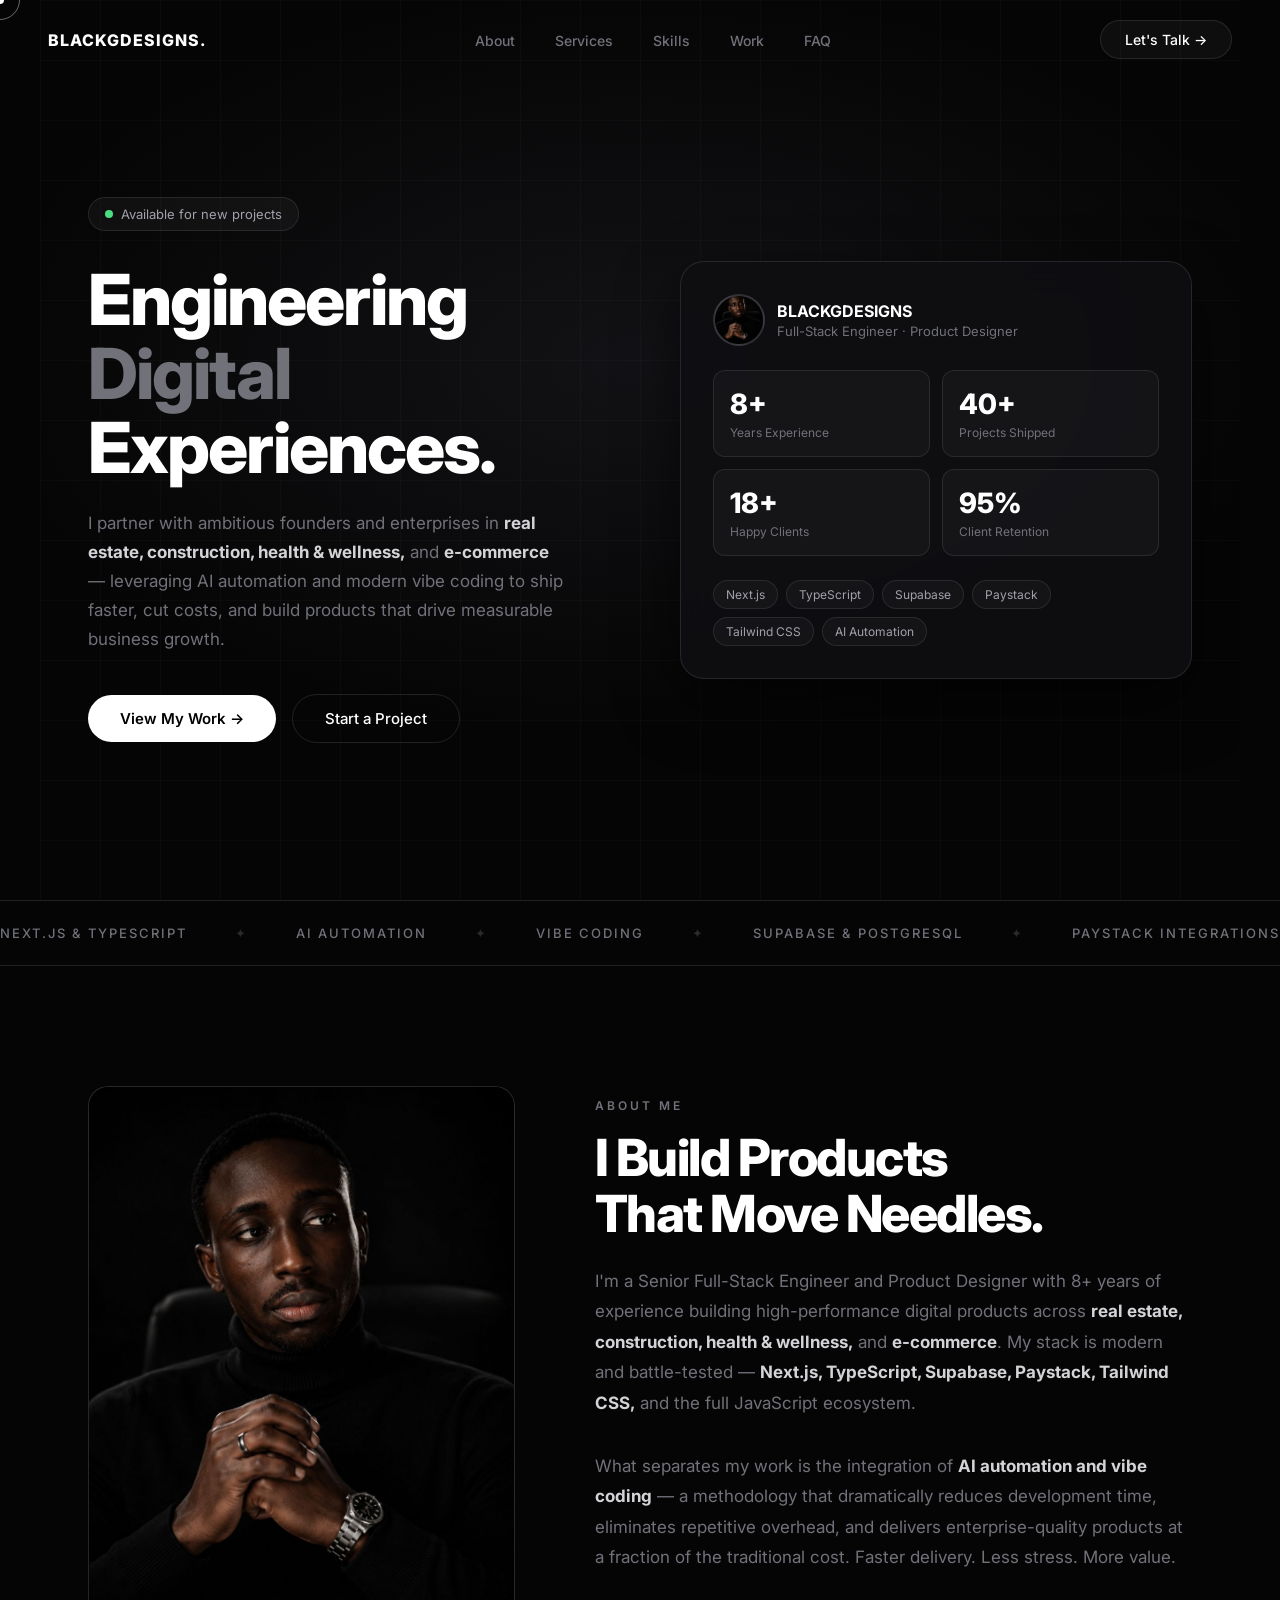
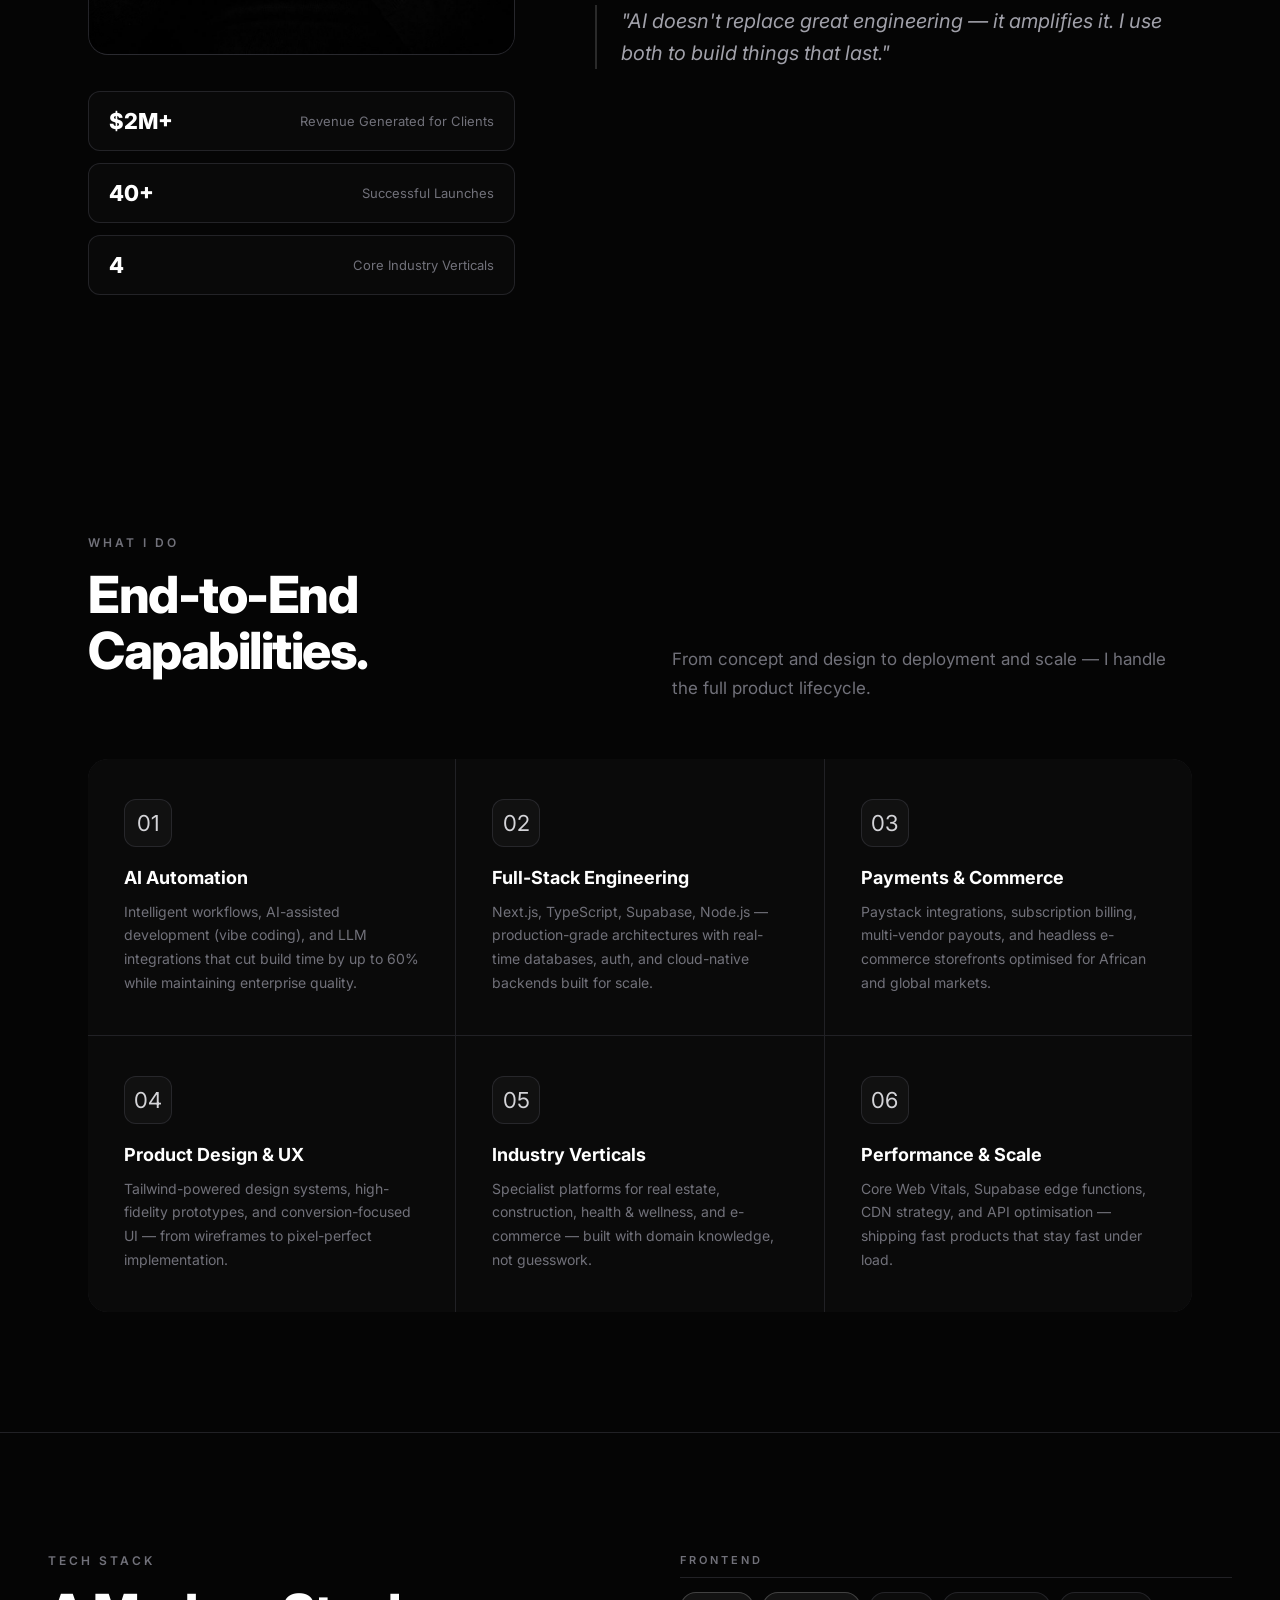
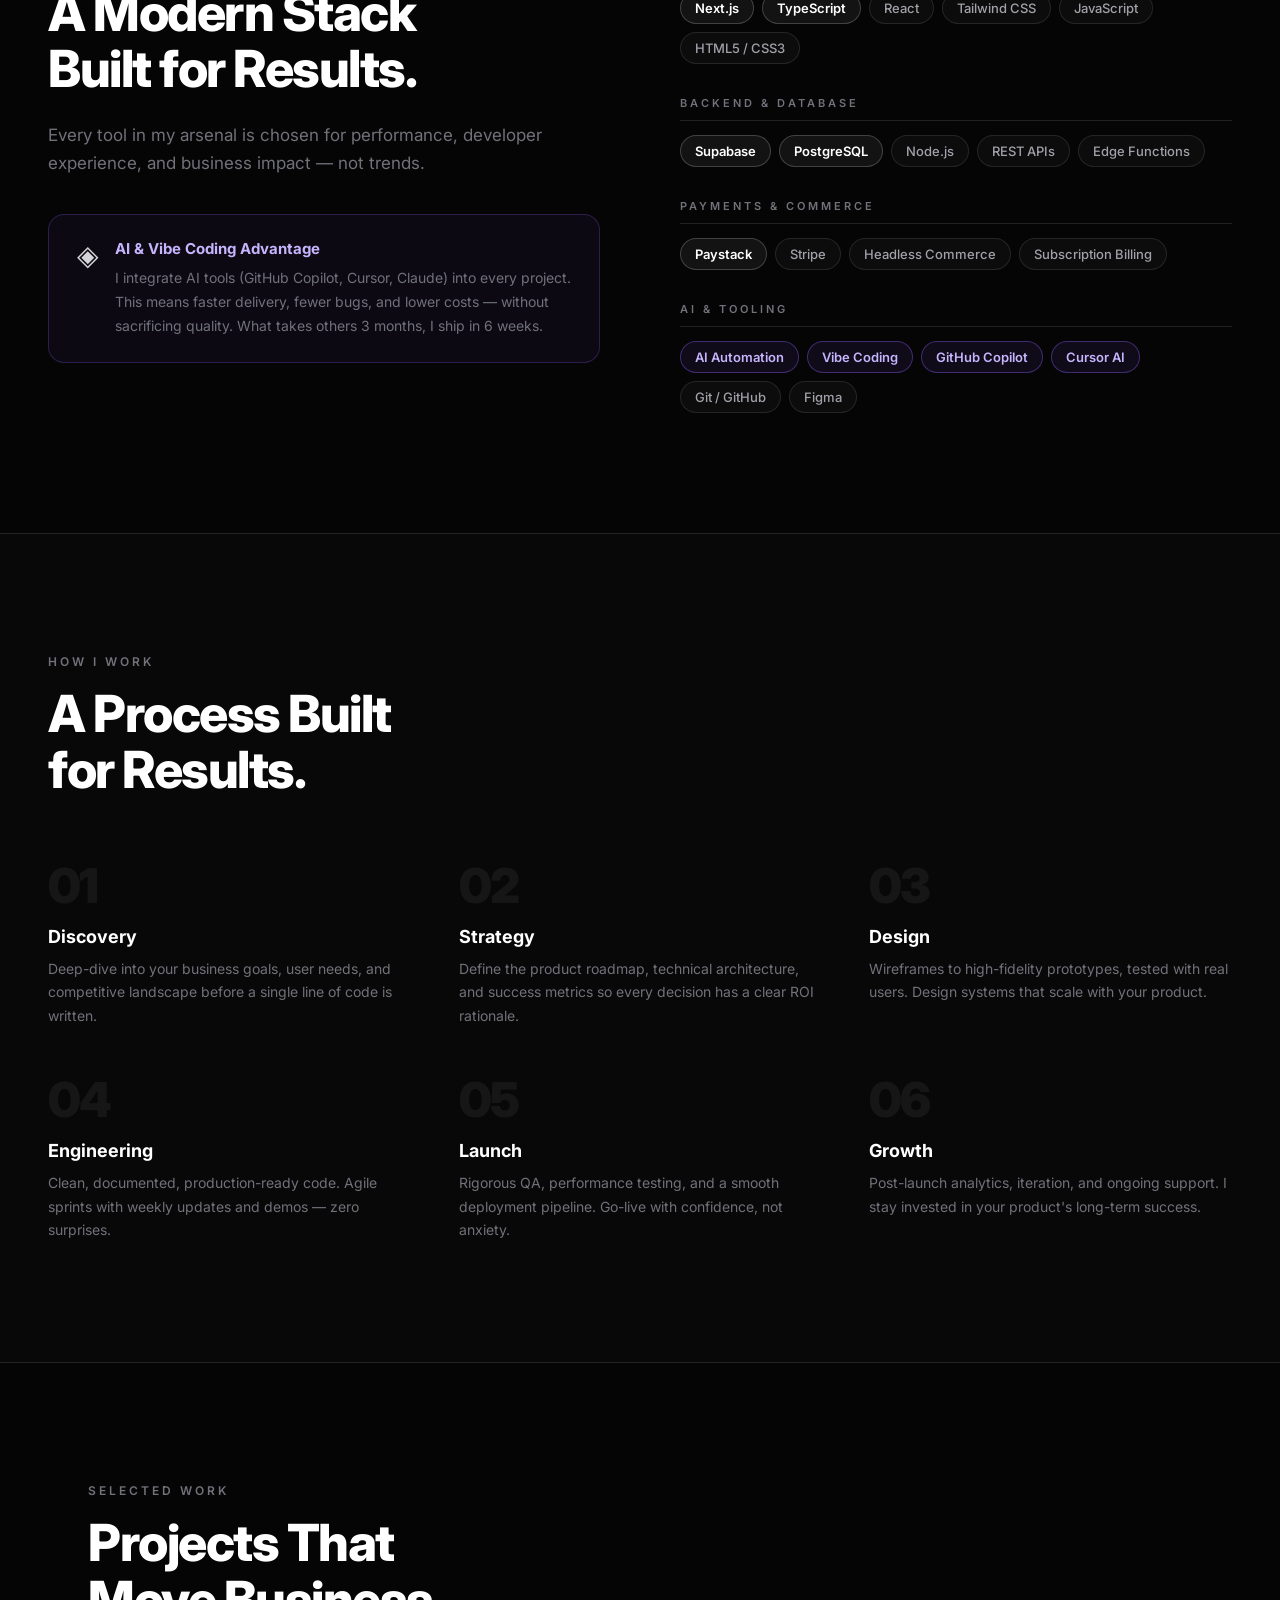
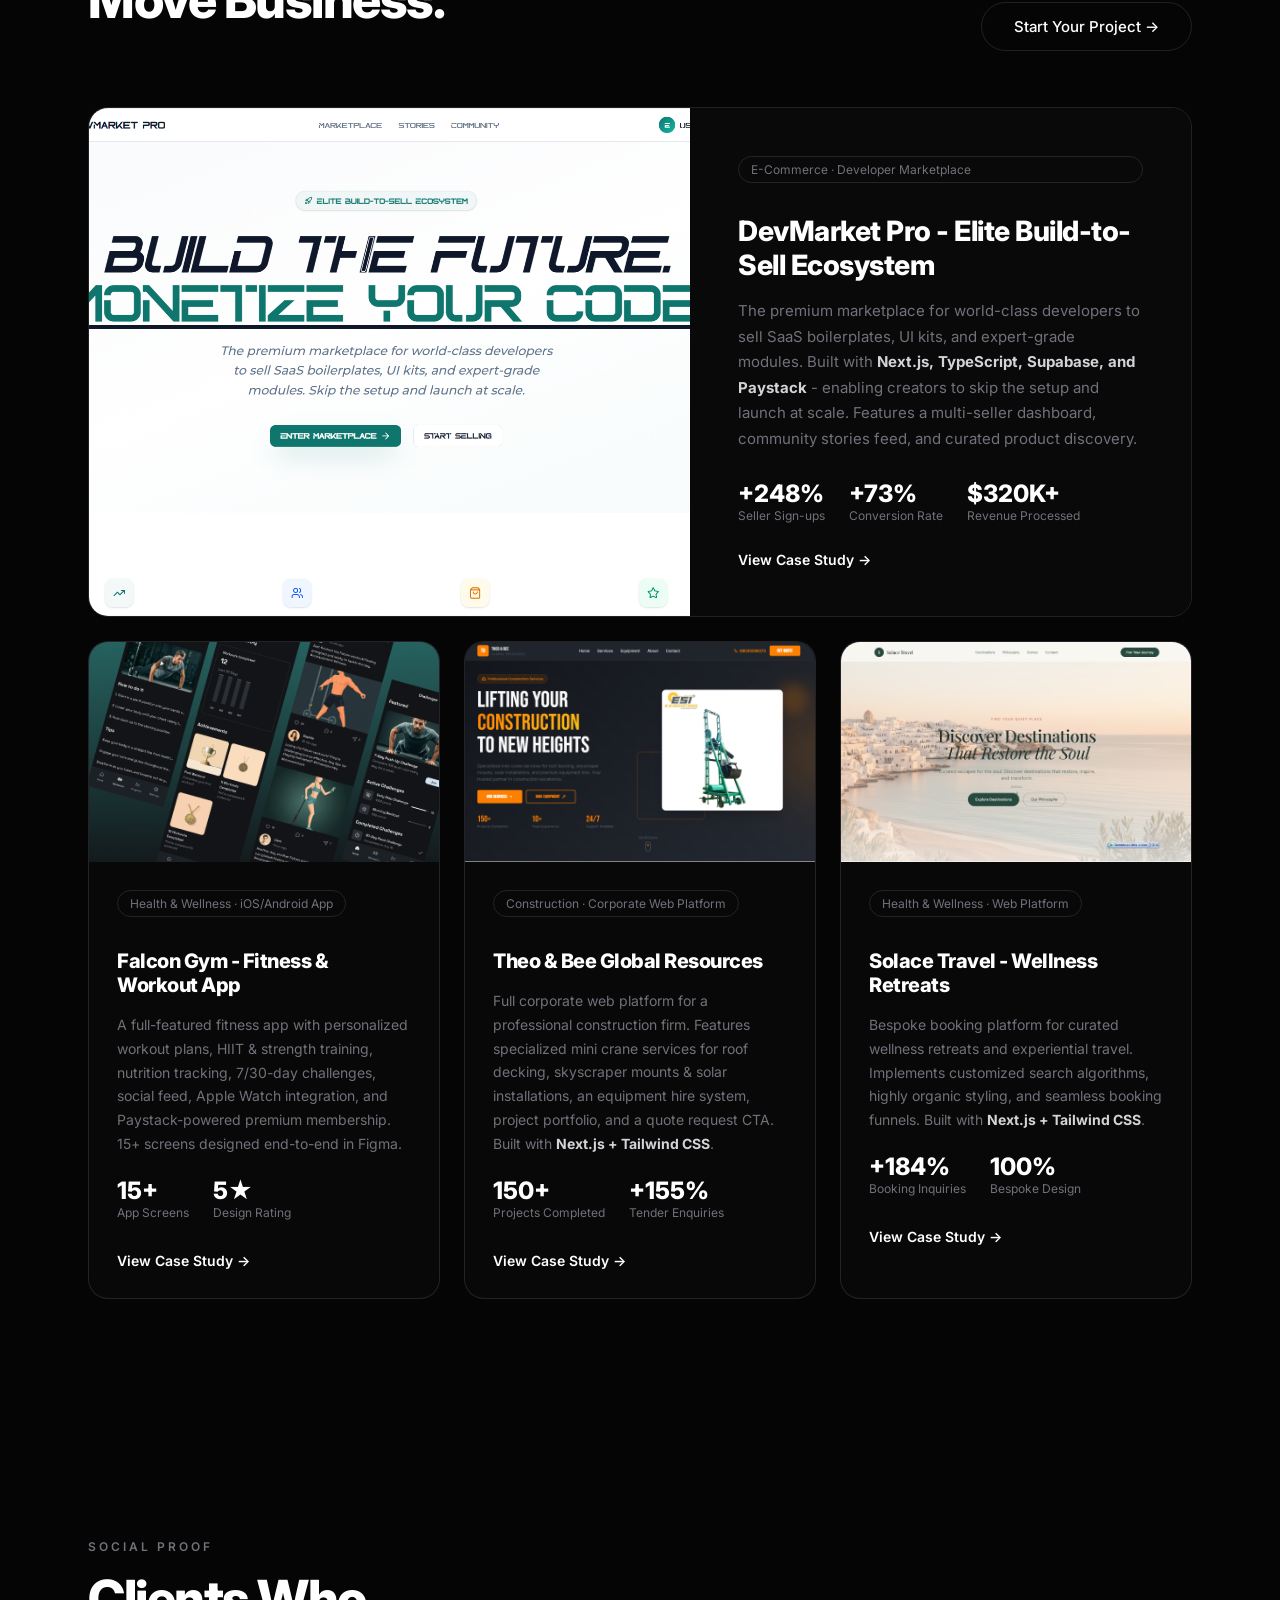
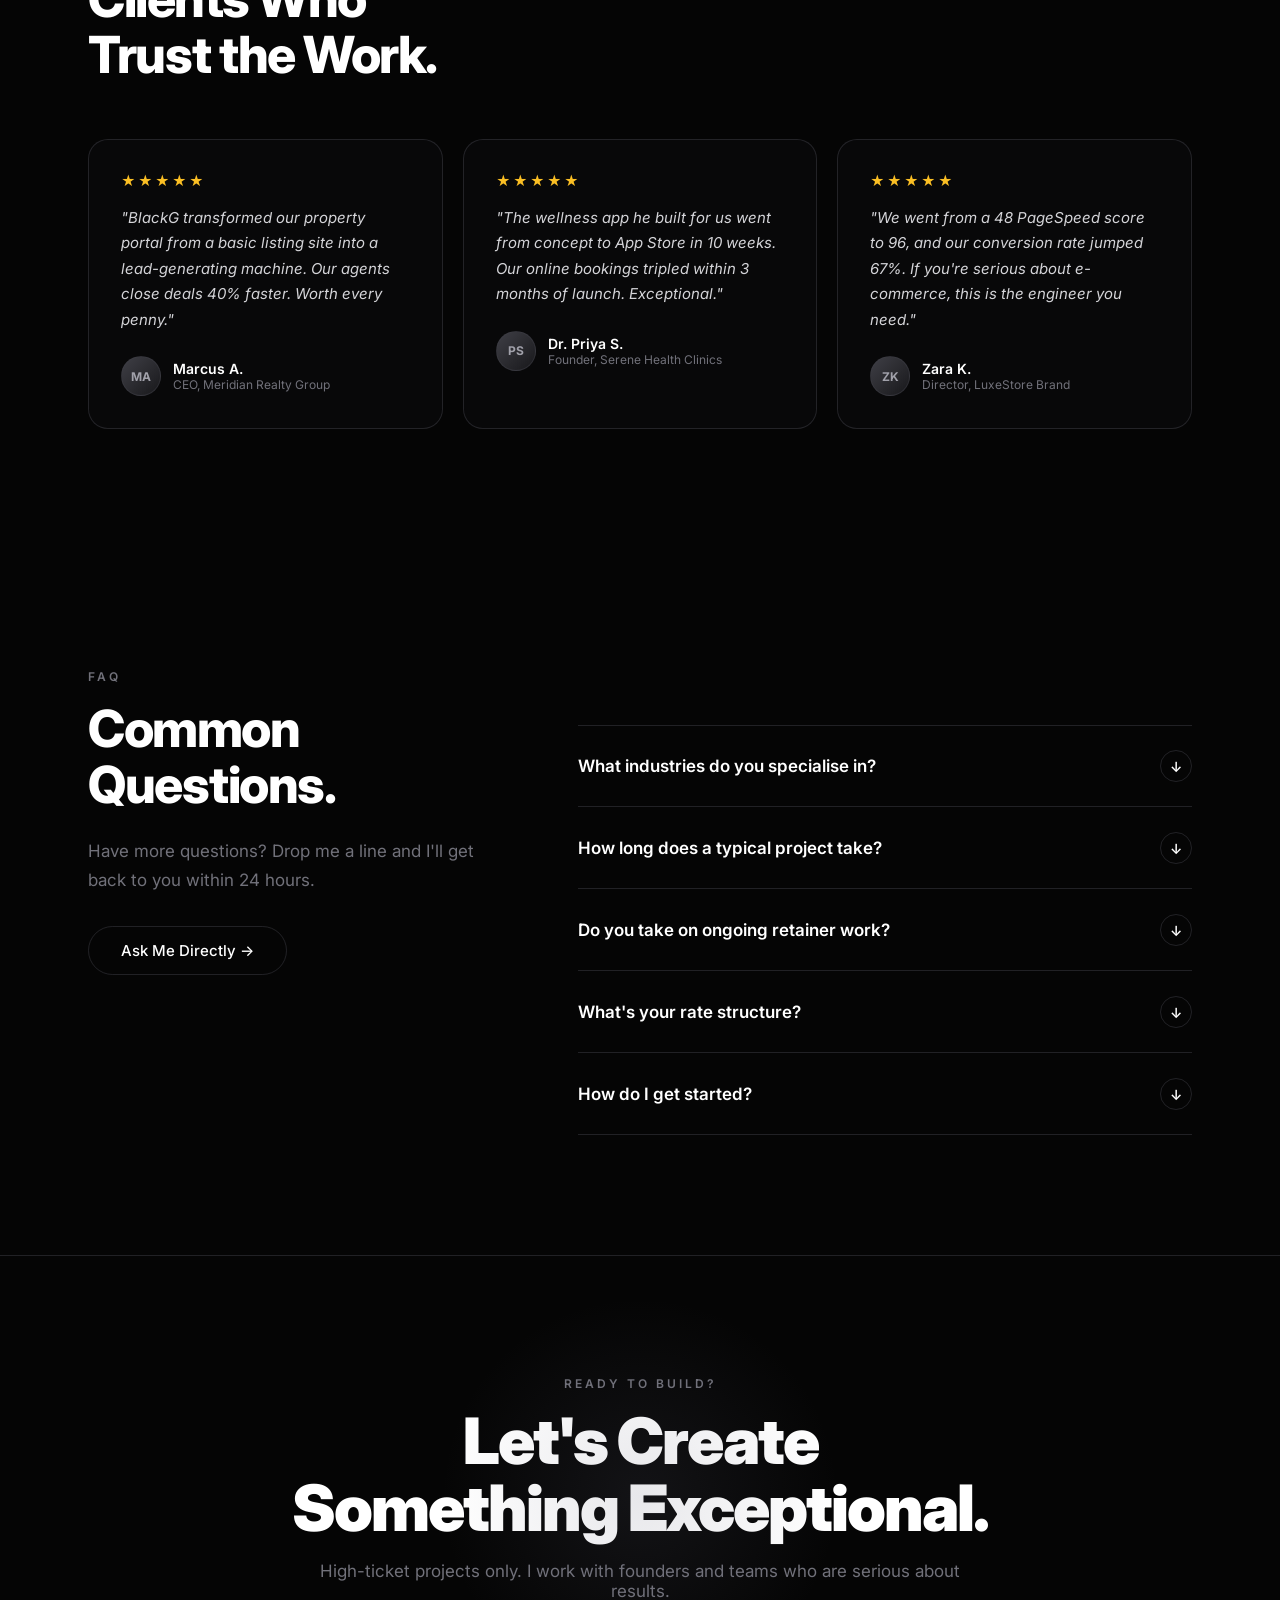
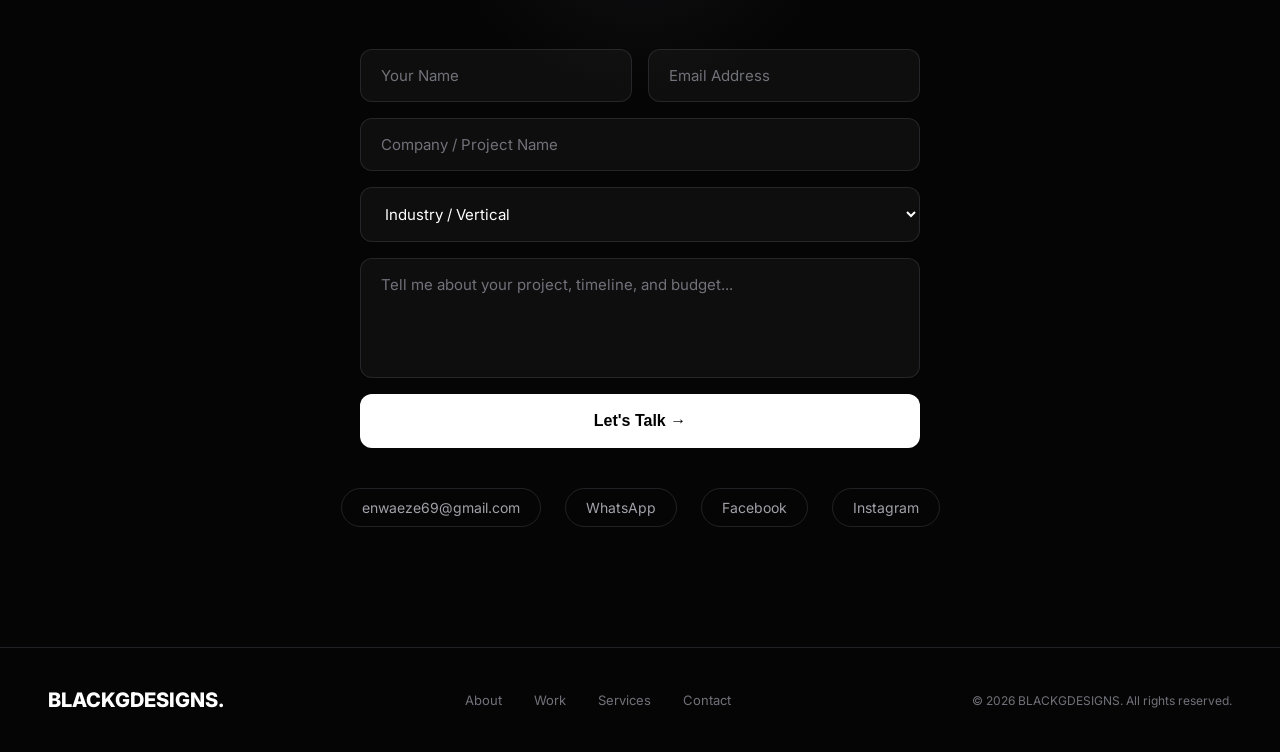
==== commit 066082ab: "Add files via upload" ====
--- a/index.html
+++ b/index.html
@@ -338,12 +338,12 @@
   </div>
 
   <!-- Featured Project: DevMarket Pro -->
-  <div class="featured-project reveal">
+  <a href="devmarket-pro.html" class="featured-project reveal" style="text-decoration:none;color:inherit;display:grid;">
     <div class="featured-img" style="background: url('devmarket_pro.png') no-repeat center center; background-size: cover; background-position: top center;"></div>
     <div class="featured-info">
       <span class="project-tag">E-Commerce · Developer Marketplace</span>
-      <h3 class="project-title"><a href="devmarket-pro.html" style="color:inherit;text-decoration:none;">DevMarket Pro — Elite Build-to-Sell Ecosystem</a></h3>
-      <p class="project-desc">The premium marketplace for world-class developers to sell SaaS boilerplates, UI kits, and expert-grade modules. Built with <strong style="color:#d4d4d8">Next.js, TypeScript, Supabase, and Paystack</strong> — enabling creators to skip the setup and launch at scale. Features a multi-seller dashboard, community stories feed, and curated product discovery.</p>
+      <h3 class="project-title" style="margin-top:12px;">DevMarket Pro - Elite Build-to-Sell Ecosystem</h3>
+      <p class="project-desc">The premium marketplace for world-class developers to sell SaaS boilerplates, UI kits, and expert-grade modules. Built with <strong style="color:#d4d4d8">Next.js, TypeScript, Supabase, and Paystack</strong> - enabling creators to skip the setup and launch at scale. Features a multi-seller dashboard, community stories feed, and curated product discovery.</p>
       <div class="project-metrics">
         <div class="metric">
           <div class="metric-val">+248%</div>
@@ -354,61 +354,61 @@
           <div class="metric-label">Conversion Rate</div>
         </div>
         <div class="metric">
-          <div class="metric-val">₦480M+</div>
+          <div class="metric-val">$320K+</div>
           <div class="metric-label">Revenue Processed</div>
         </div>
       </div>
-      <a href="devmarket-pro.html" class="project-link">View Case Study →</a>
-    </div>
-  </div>
+      <span class="project-link">View Case Study →</span>
+    </div>
+  </a>
 
   <!-- Project Grid -->
   <div class="project-grid" style="margin-top:24px;grid-template-columns:repeat(3,1fr)">
 
     <!-- Falcon Gym -->
-    <div class="project-card reveal">
+    <a href="falcon-gym.html" class="project-card reveal" style="text-decoration:none;color:inherit;display:block;">
       <div class="project-card-img" style="background: url('falcon.png') no-repeat center center; background-size: cover; background-position: center center; height: 220px;"></div>
       <div class="project-card-body">
         <span class="project-tag">Health &amp; Wellness · iOS/Android App</span>
-        <h3 class="project-title" style="font-size:20px;margin-top:12px;"><a href="falcon-gym.html" style="color:inherit;text-decoration:none;">Falcon Gym — Fitness &amp; Workout App</a></h3>
+        <h3 class="project-title" style="font-size:20px;margin-top:12px;">Falcon Gym - Fitness &amp; Workout App</h3>
         <p class="project-desc" style="font-size:14px;margin:12px 0 20px;">A full-featured fitness app with personalized workout plans, HIIT &amp; strength training, nutrition tracking, 7/30-day challenges, social feed, Apple Watch integration, and Paystack-powered premium membership. 15+ screens designed end-to-end in Figma.</p>
         <div class="project-metrics">
           <div class="metric"><div class="metric-val">15+</div><div class="metric-label">App Screens</div></div>
           <div class="metric"><div class="metric-val">5★</div><div class="metric-label">Design Rating</div></div>
         </div>
-        <a href="falcon-gym.html" class="project-link" style="margin-top:4px;">View Case Study →</a>
-      </div>
-    </div>
+        <span class="project-link" style="margin-top:4px;display:inline-block;">View Case Study →</span>
+      </div>
+    </a>
 
     <!-- Theo & Bee -->
-    <div class="project-card reveal reveal-delay-1">
+    <a href="theo-and-bee.html" class="project-card reveal reveal-delay-1" style="text-decoration:none;color:inherit;display:block;">
       <div class="project-card-img" style="background: url('theo and bee.png') no-repeat center center; background-size: cover; background-position: top center; height: 220px;"></div>
       <div class="project-card-body">
         <span class="project-tag">Construction · Corporate Web Platform</span>
-        <h3 class="project-title" style="font-size:20px;margin-top:12px;"><a href="theo-and-bee.html" style="color:inherit;text-decoration:none;">Theo &amp; Bee Global Resources</a></h3>
+        <h3 class="project-title" style="font-size:20px;margin-top:12px;">Theo &amp; Bee Global Resources</h3>
         <p class="project-desc" style="font-size:14px;margin:12px 0 20px;">Full corporate web platform for a professional construction firm. Features specialized mini crane services for roof decking, skyscraper mounts &amp; solar installations, an equipment hire system, project portfolio, and a quote request CTA. Built with <strong style="color:#d4d4d8">Next.js + Tailwind CSS</strong>.</p>
         <div class="project-metrics">
           <div class="metric"><div class="metric-val">150+</div><div class="metric-label">Projects Completed</div></div>
           <div class="metric"><div class="metric-val">+155%</div><div class="metric-label">Tender Enquiries</div></div>
         </div>
-        <a href="theo-and-bee.html" class="project-link" style="margin-top:4px;">View Case Study →</a>
-      </div>
-    </div>
+        <span class="project-link" style="margin-top:4px;display:inline-block;">View Case Study →</span>
+      </div>
+    </a>
 
     <!-- Solace Travel -->
-    <div class="project-card reveal reveal-delay-2">
+    <a href="solace-travel.html" class="project-card reveal reveal-delay-2" style="text-decoration:none;color:inherit;display:block;">
       <div class="project-card-img" style="background: url('solace travel.png') no-repeat center center; background-size: cover; background-position: center center; height: 220px;"></div>
       <div class="project-card-body">
         <span class="project-tag">Health &amp; Wellness · Web Platform</span>
-        <h3 class="project-title" style="font-size:20px;margin-top:12px;"><a href="solace-travel.html" style="color:inherit;text-decoration:none;">Solace Travel — Wellness Retreats</a></h3>
+        <h3 class="project-title" style="font-size:20px;margin-top:12px;">Solace Travel - Wellness Retreats</h3>
         <p class="project-desc" style="font-size:14px;margin:12px 0 20px;">Bespoke booking platform for curated wellness retreats and experiential travel. Implements customized search algorithms, highly organic styling, and seamless booking funnels. Built with <strong style="color:#d4d4d8">Next.js + Tailwind CSS</strong>.</p>
         <div class="project-metrics">
           <div class="metric"><div class="metric-val">+184%</div><div class="metric-label">Booking Inquiries</div></div>
           <div class="metric"><div class="metric-val">100%</div><div class="metric-label">Bespoke Design</div></div>
         </div>
-        <a href="solace-travel.html" class="project-link" style="margin-top:4px;">View Case Study →</a>
-      </div>
-    </div>
+        <span class="project-link" style="margin-top:4px;display:inline-block;">View Case Study →</span>
+      </div>
+    </a>
 
   </div>
 </section>
@@ -543,4 +543,4 @@
 
 <script src="script.js"></script>
 </body>
-</html>
+</html>
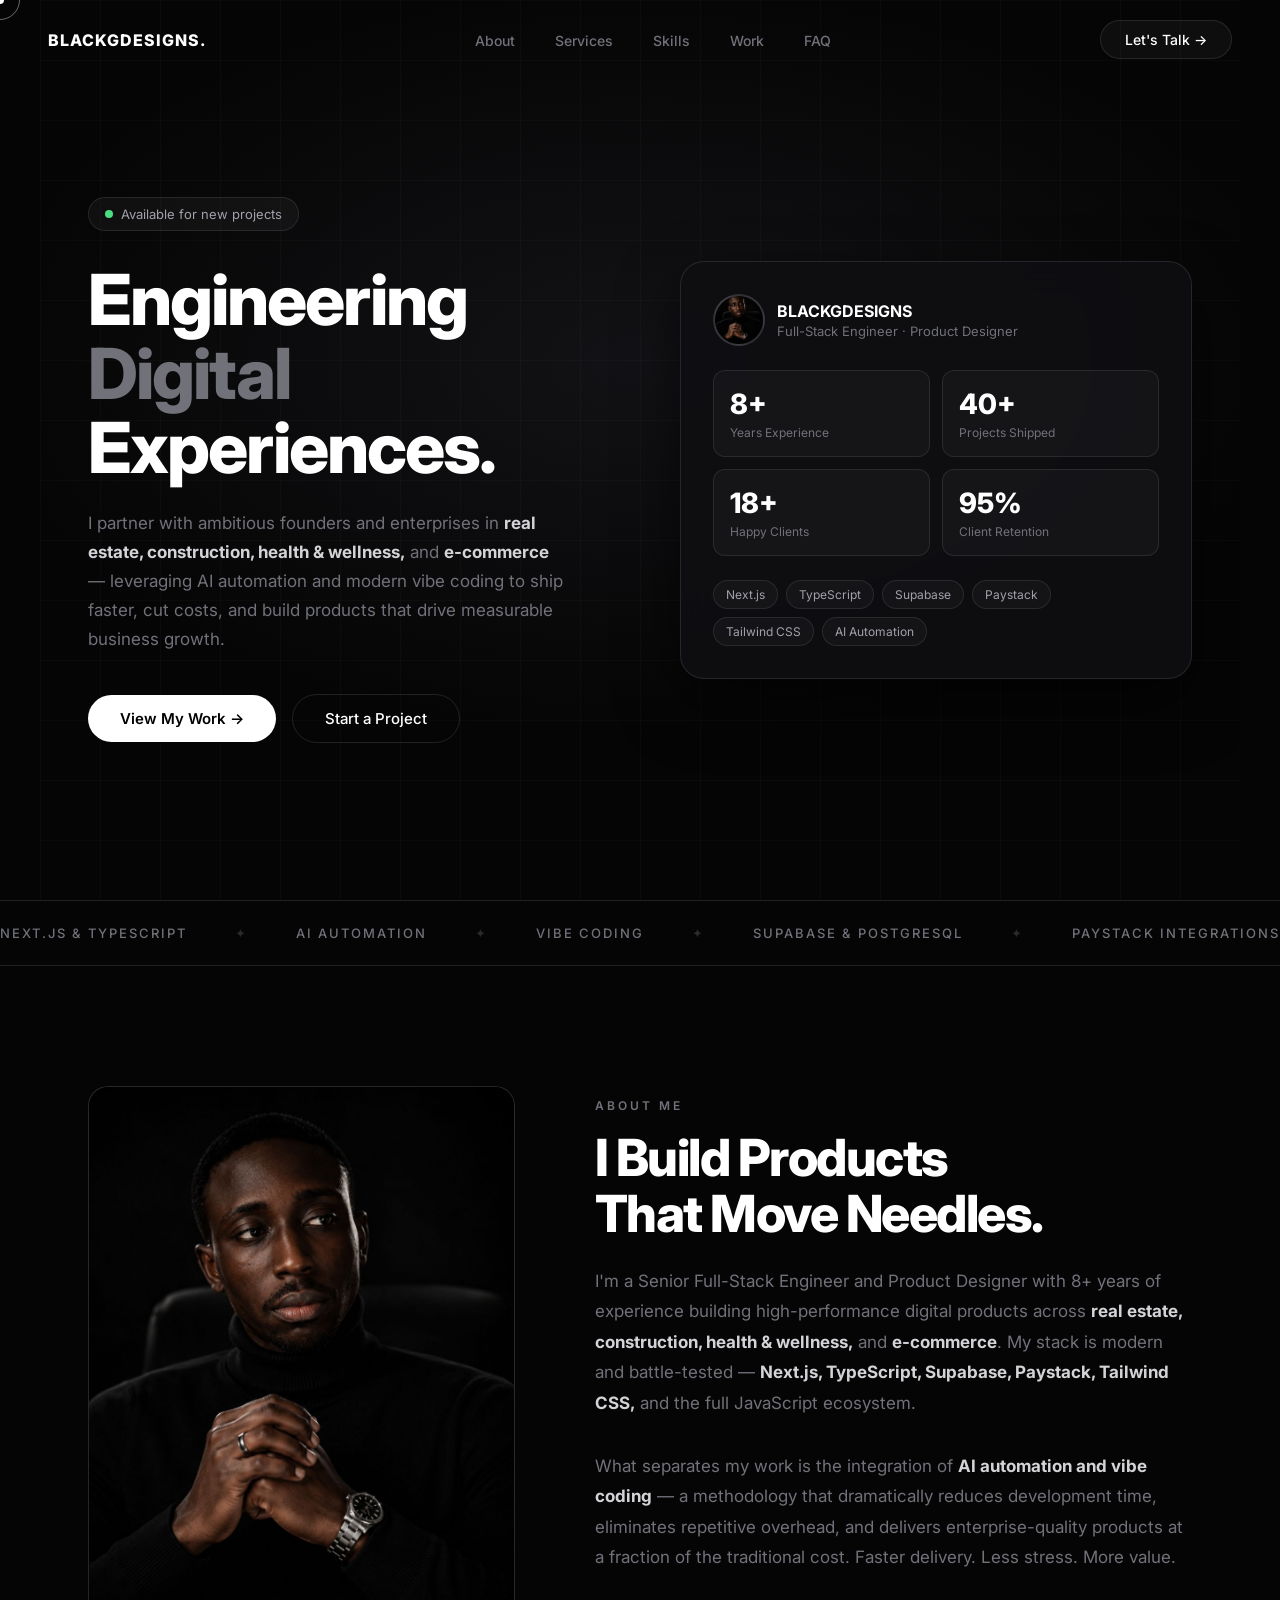
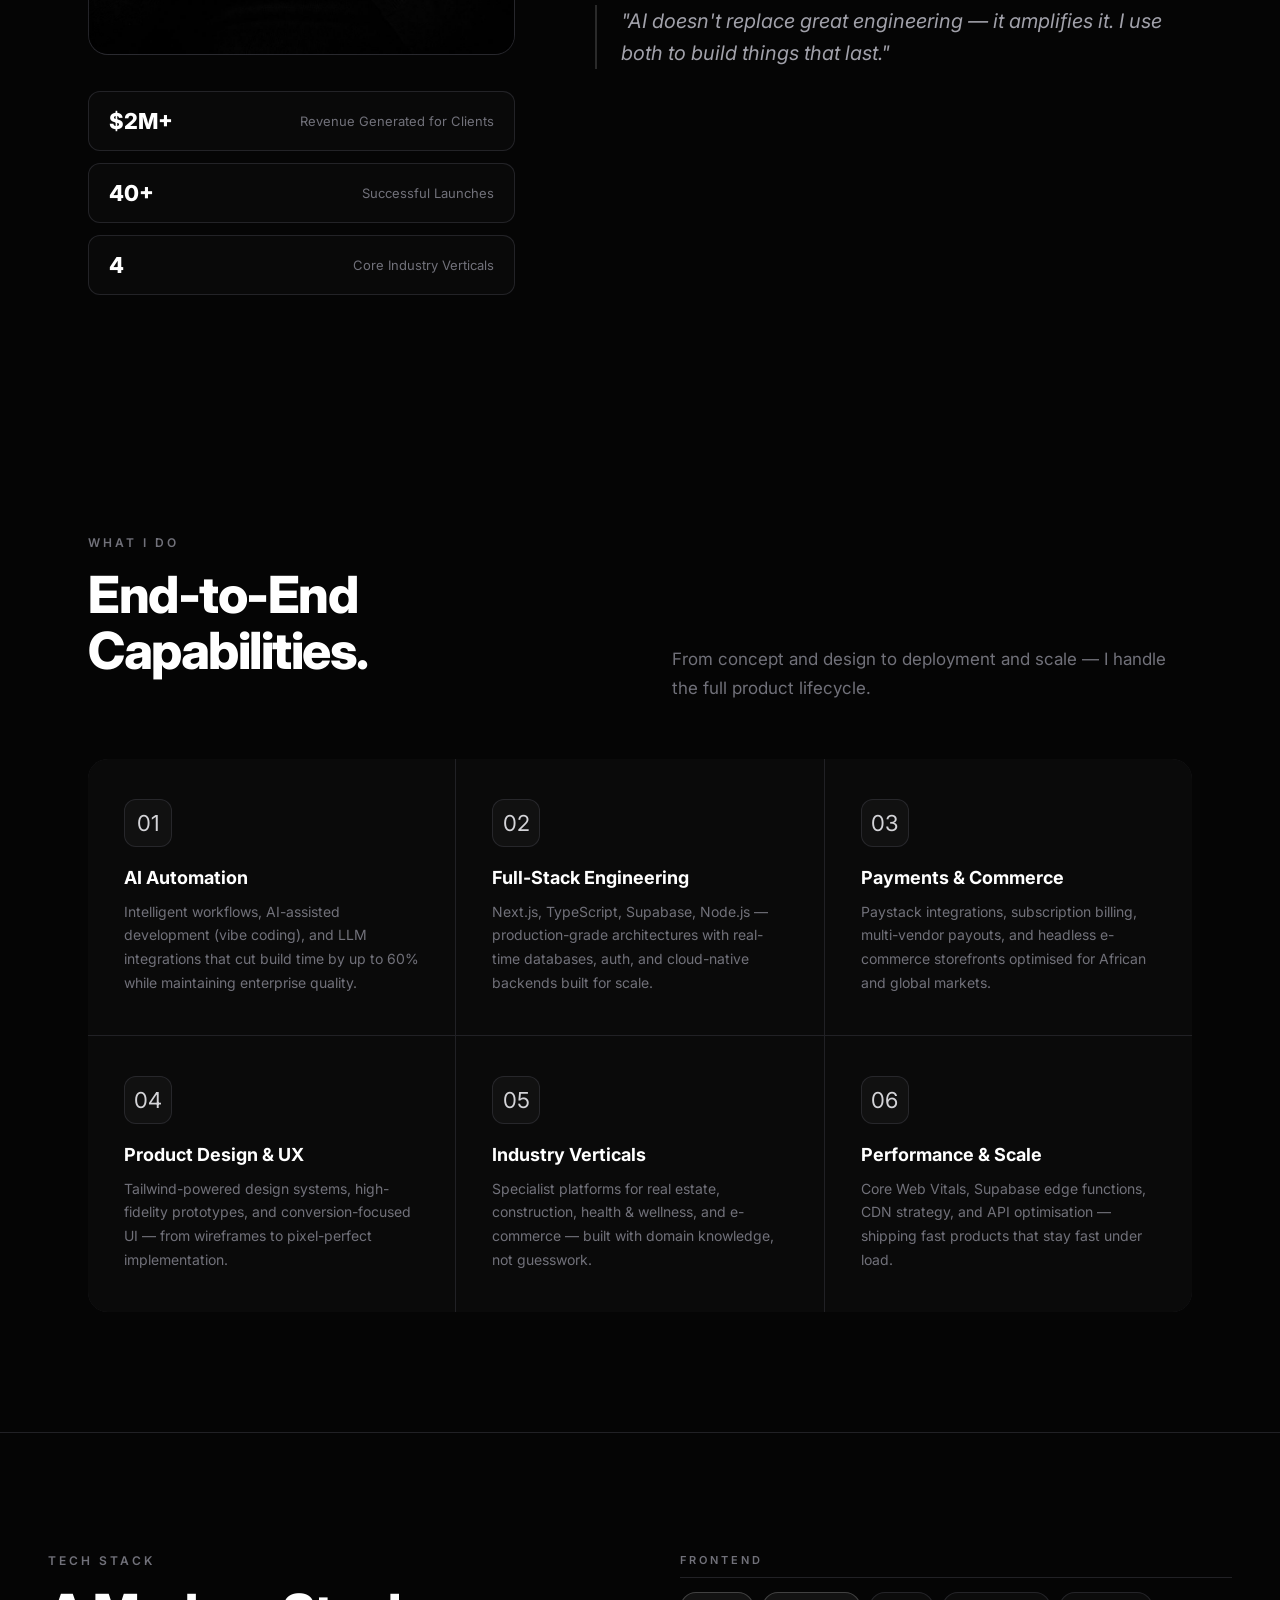
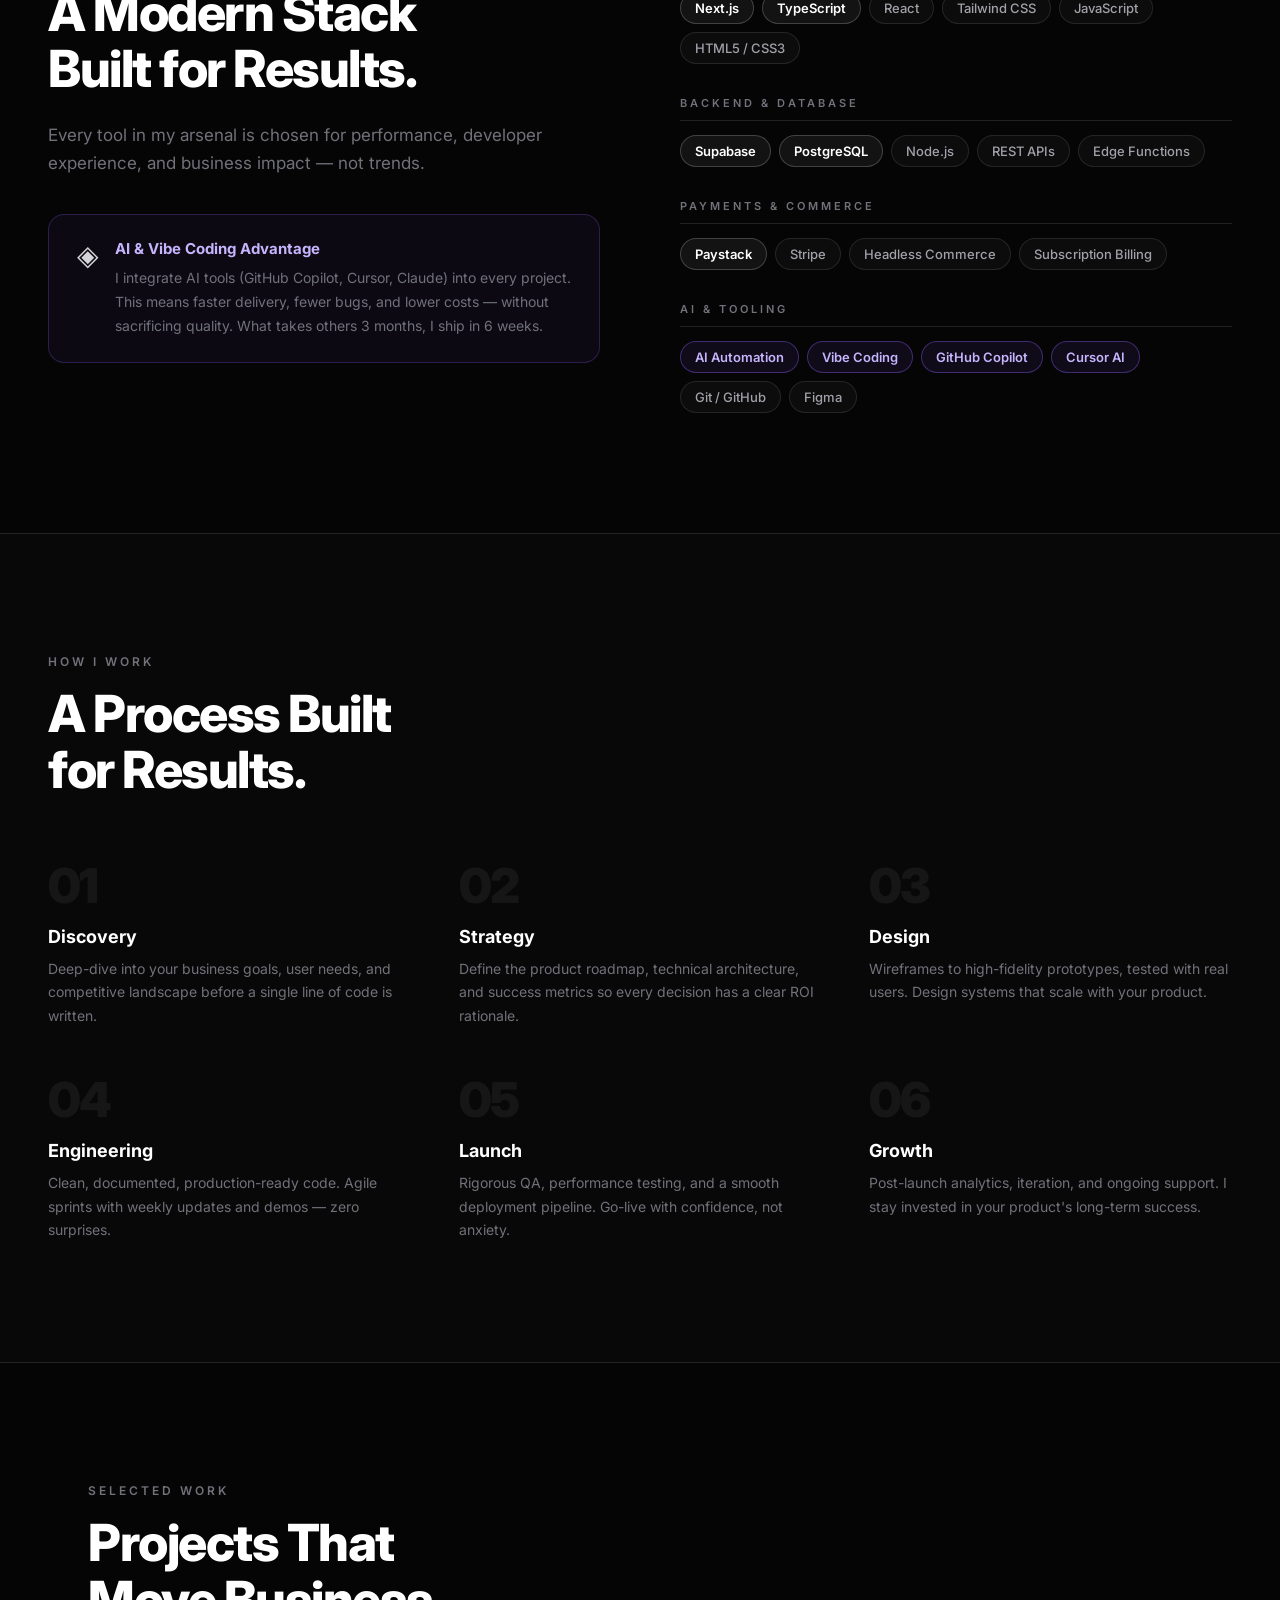
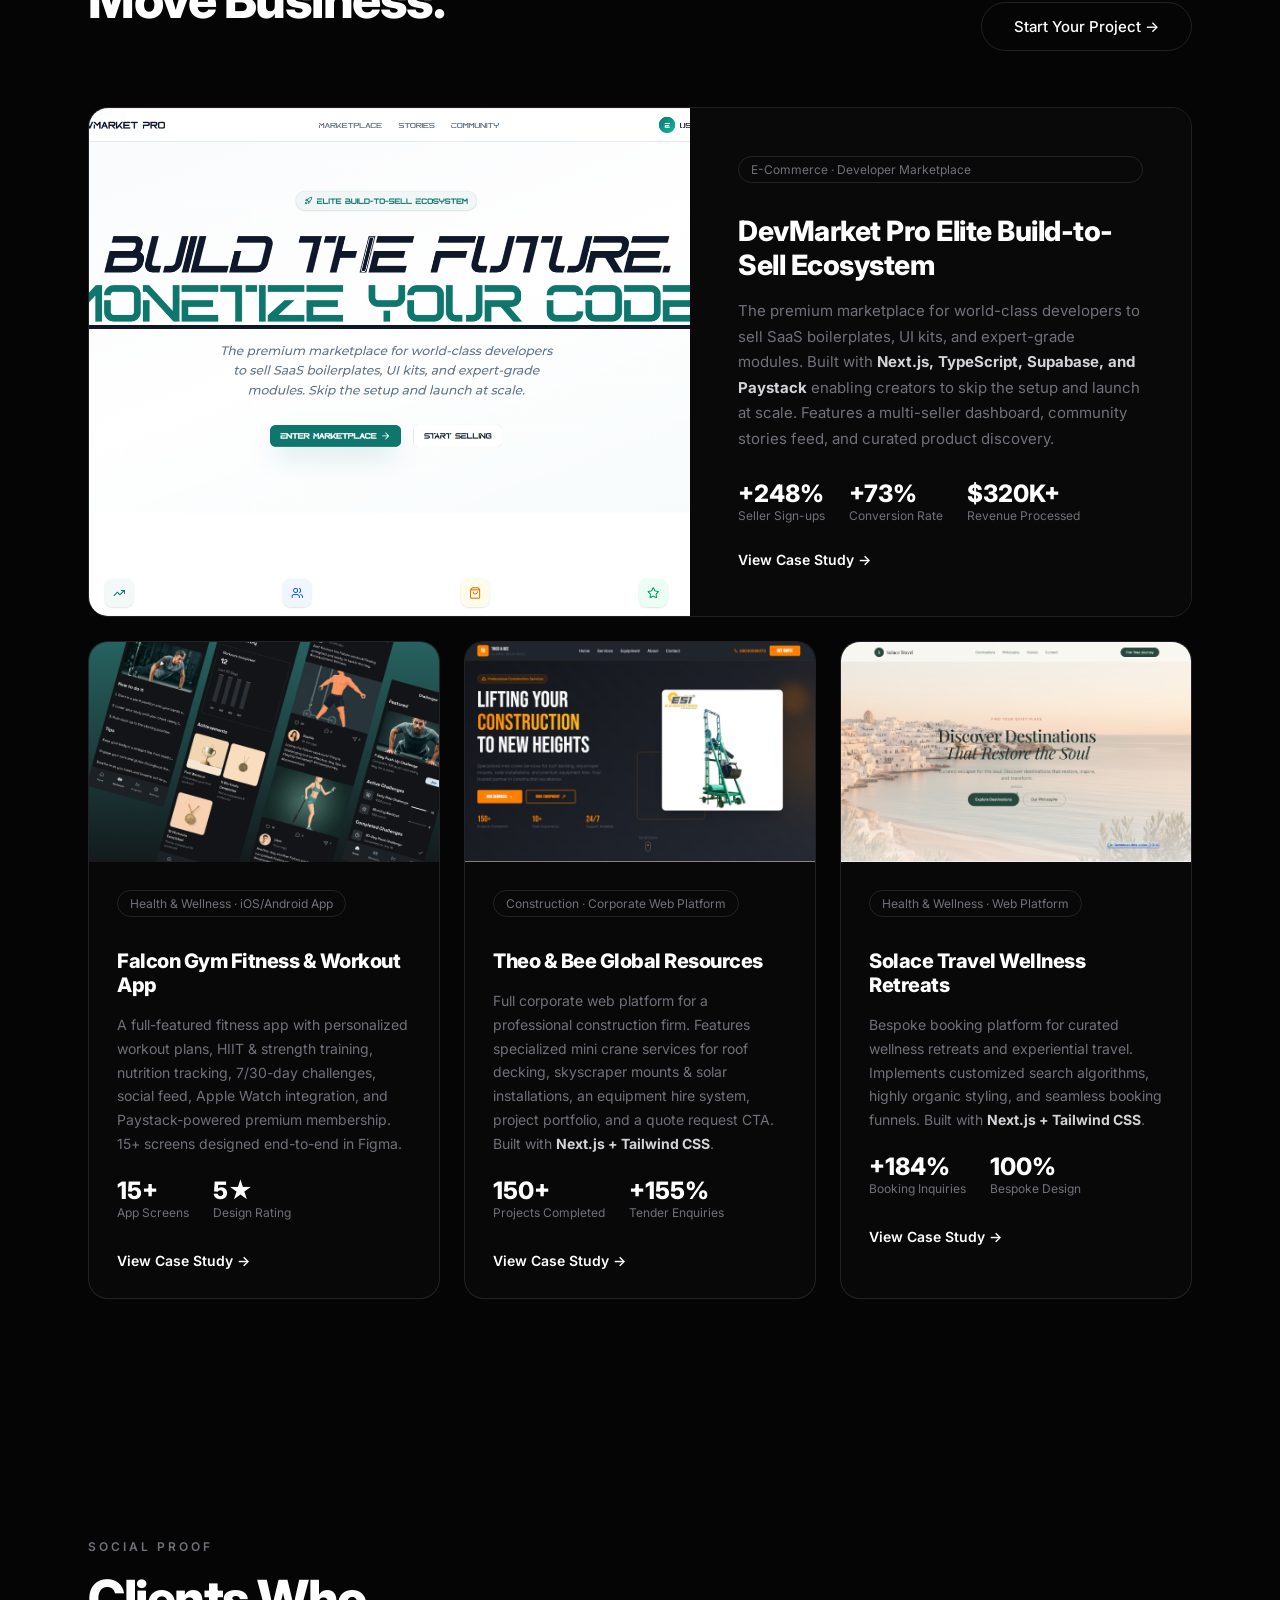
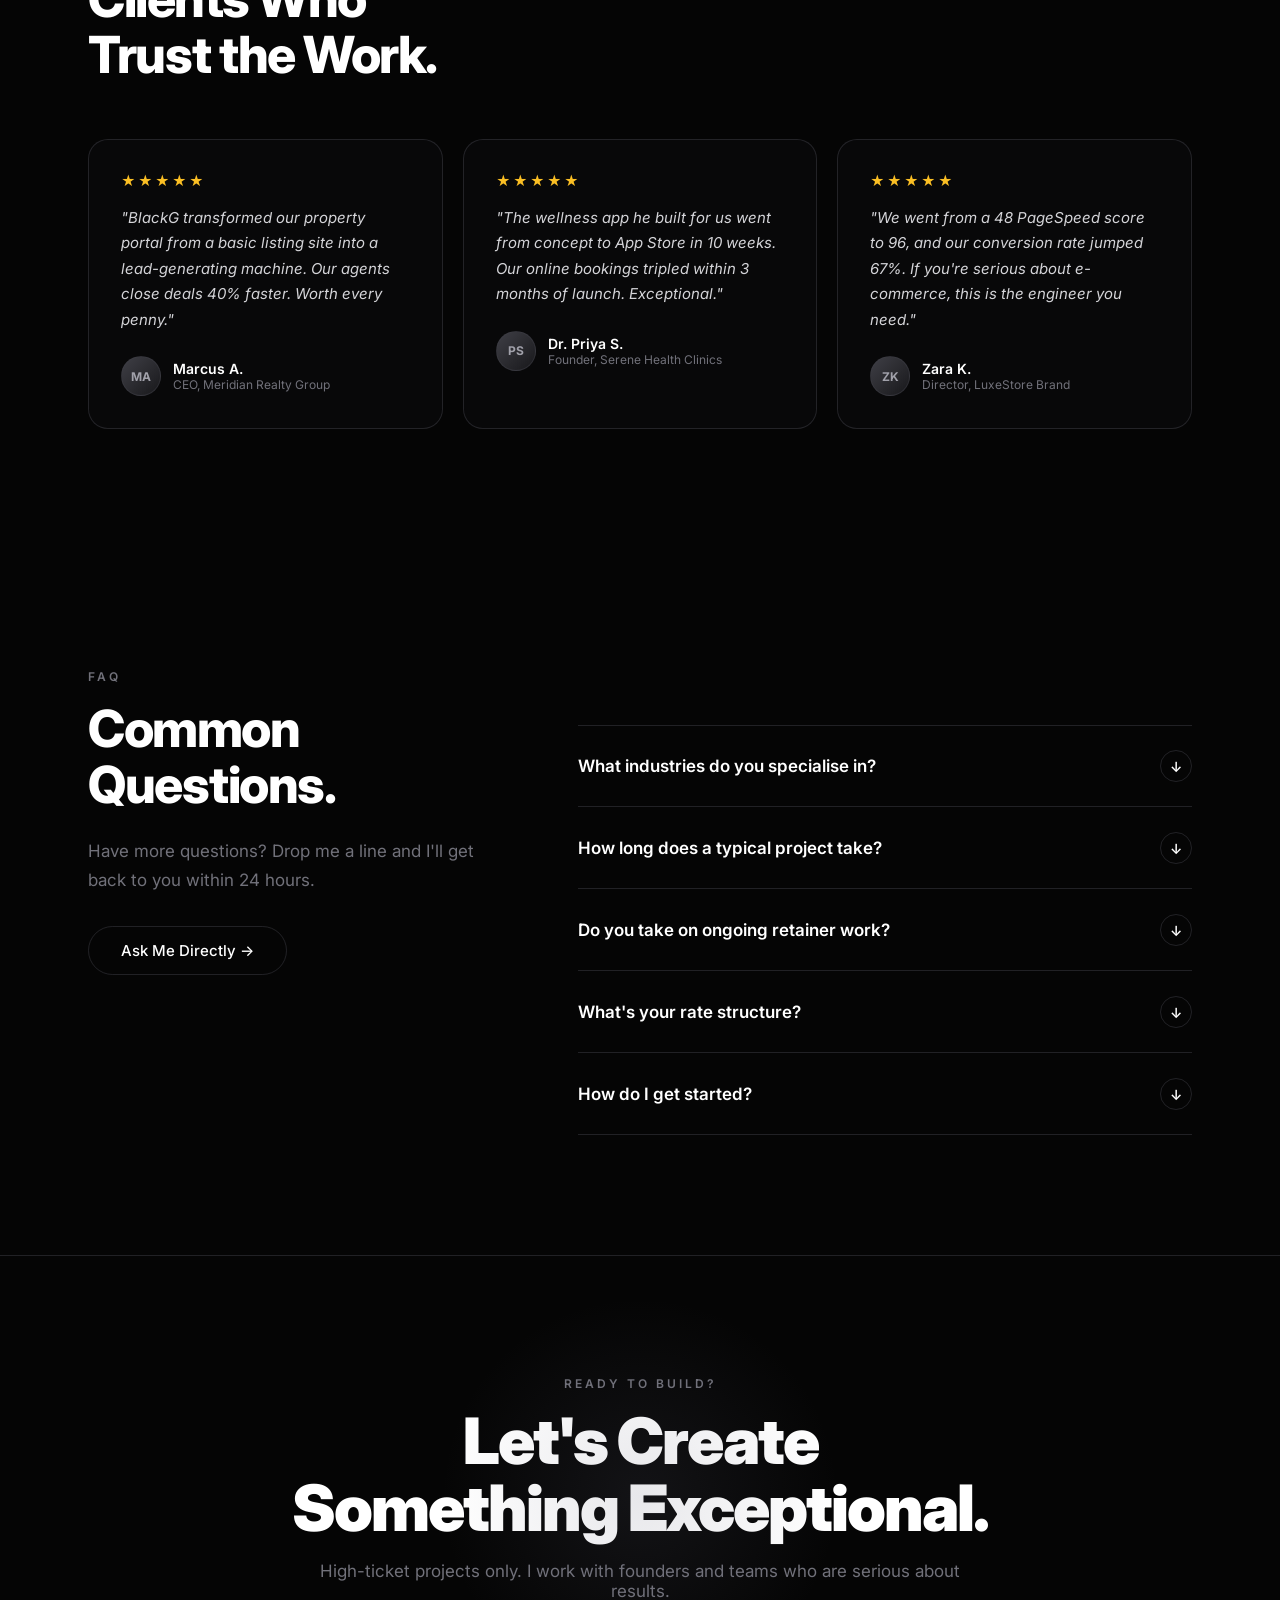
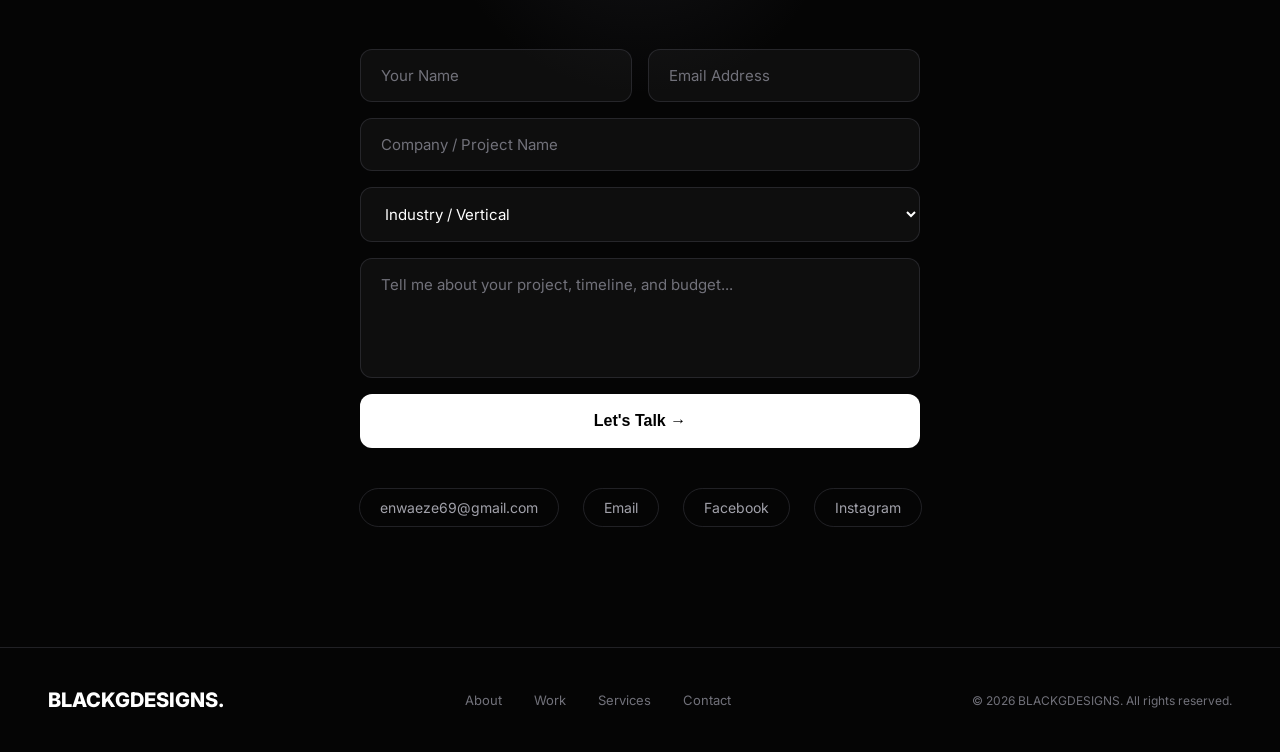
==== commit dbb18e34: "Add files via upload" ====
--- a/index.html
+++ b/index.html
@@ -25,7 +25,7 @@
   <a href="#works">Work</a>
   <a href="#process">Process</a>
   <a href="#faq">FAQ</a>
-  <a href="https://wa.me/2347035428428" target="_blank" rel="noopener" class="mobile-whatsapp">💬 Let's Talk on WhatsApp</a>
+  <a href="mailto:enwaeze69@gmail.com" target="_blank" rel="noopener" class="mobile-whatsapp">💬 Let's Talk via Email</a>
 </div>
 
 <!-- Navigation -->
@@ -38,7 +38,7 @@
     <li><a href="#works">Work</a></li>
     <li><a href="#faq">FAQ</a></li>
   </ul>
-  <a href="https://wa.me/2347035428428" target="_blank" rel="noopener" class="nav-cta">Let's Talk →</a>
+  <a href="mailto:enwaeze69@gmail.com" target="_blank" rel="noopener" class="nav-cta">Let's Talk →</a>
   <button class="hamburger" aria-label="Open menu">
     <span></span><span></span><span></span>
   </button>
@@ -67,7 +67,7 @@
       </p>
       <div class="hero-actions reveal reveal-delay-3">
         <a href="#works" class="btn-primary">View My Work →</a>
-        <a href="https://wa.me/2347035428428" target="_blank" rel="noopener" class="btn-ghost">Start a Project</a>
+        <a href="mailto:enwaeze69@gmail.com" target="_blank" rel="noopener" class="btn-ghost">Start a Project</a>
       </div>
     </div>
 
@@ -334,7 +334,7 @@
       <p class="section-label reveal">Selected Work</p>
       <h2 class="section-title reveal reveal-delay-1">Projects That<br/>Move Business.</h2>
     </div>
-    <a href="https://wa.me/2347035428428" target="_blank" rel="noopener" class="btn-ghost reveal reveal-delay-2">Start Your Project →</a>
+    <a href="mailto:enwaeze69@gmail.com" target="_blank" rel="noopener" class="btn-ghost reveal reveal-delay-2">Start Your Project →</a>
   </div>
 
   <!-- Featured Project: DevMarket Pro -->
@@ -342,8 +342,8 @@
     <div class="featured-img" style="background: url('devmarket_pro.png') no-repeat center center; background-size: cover; background-position: top center;"></div>
     <div class="featured-info">
       <span class="project-tag">E-Commerce · Developer Marketplace</span>
-      <h3 class="project-title" style="margin-top:12px;">DevMarket Pro - Elite Build-to-Sell Ecosystem</h3>
-      <p class="project-desc">The premium marketplace for world-class developers to sell SaaS boilerplates, UI kits, and expert-grade modules. Built with <strong style="color:#d4d4d8">Next.js, TypeScript, Supabase, and Paystack</strong> - enabling creators to skip the setup and launch at scale. Features a multi-seller dashboard, community stories feed, and curated product discovery.</p>
+      <h3 class="project-title" style="margin-top:12px;">DevMarket Pro Elite Build-to-Sell Ecosystem</h3>
+      <p class="project-desc">The premium marketplace for world-class developers to sell SaaS boilerplates, UI kits, and expert-grade modules. Built with <strong style="color:#d4d4d8">Next.js, TypeScript, Supabase, and Paystack</strong> enabling creators to skip the setup and launch at scale. Features a multi-seller dashboard, community stories feed, and curated product discovery.</p>
       <div class="project-metrics">
         <div class="metric">
           <div class="metric-val">+248%</div>
@@ -370,7 +370,7 @@
       <div class="project-card-img" style="background: url('falcon.png') no-repeat center center; background-size: cover; background-position: center center; height: 220px;"></div>
       <div class="project-card-body">
         <span class="project-tag">Health &amp; Wellness · iOS/Android App</span>
-        <h3 class="project-title" style="font-size:20px;margin-top:12px;">Falcon Gym - Fitness &amp; Workout App</h3>
+        <h3 class="project-title" style="font-size:20px;margin-top:12px;">Falcon Gym Fitness &amp; Workout App</h3>
         <p class="project-desc" style="font-size:14px;margin:12px 0 20px;">A full-featured fitness app with personalized workout plans, HIIT &amp; strength training, nutrition tracking, 7/30-day challenges, social feed, Apple Watch integration, and Paystack-powered premium membership. 15+ screens designed end-to-end in Figma.</p>
         <div class="project-metrics">
           <div class="metric"><div class="metric-val">15+</div><div class="metric-label">App Screens</div></div>
@@ -400,7 +400,7 @@
       <div class="project-card-img" style="background: url('solace travel.png') no-repeat center center; background-size: cover; background-position: center center; height: 220px;"></div>
       <div class="project-card-body">
         <span class="project-tag">Health &amp; Wellness · Web Platform</span>
-        <h3 class="project-title" style="font-size:20px;margin-top:12px;">Solace Travel - Wellness Retreats</h3>
+        <h3 class="project-title" style="font-size:20px;margin-top:12px;">Solace Travel Wellness Retreats</h3>
         <p class="project-desc" style="font-size:14px;margin:12px 0 20px;">Bespoke booking platform for curated wellness retreats and experiential travel. Implements customized search algorithms, highly organic styling, and seamless booking funnels. Built with <strong style="color:#d4d4d8">Next.js + Tailwind CSS</strong>.</p>
         <div class="project-metrics">
           <div class="metric"><div class="metric-val">+184%</div><div class="metric-label">Booking Inquiries</div></div>
@@ -465,7 +465,7 @@
       <p class="section-label reveal">FAQ</p>
       <h2 class="section-title reveal reveal-delay-1">Common<br/>Questions.</h2>
       <p class="section-desc reveal reveal-delay-2">Have more questions? Drop me a line and I'll get back to you within 24 hours.</p>
-      <a href="https://wa.me/2347035428428" target="_blank" rel="noopener" class="btn-ghost reveal reveal-delay-3" style="display:inline-flex;margin-top:32px;">Ask Me Directly →</a>
+      <a href="mailto:enwaeze69@gmail.com" target="_blank" rel="noopener" class="btn-ghost reveal reveal-delay-3" style="display:inline-flex;margin-top:32px;">Ask Me Directly →</a>
     </div>
     <div class="faq-list reveal reveal-delay-1">
       <div class="faq-item">
@@ -522,7 +522,7 @@
     <!-- Contact Links -->
     <div class="reveal reveal-delay-4" style="margin-top:40px;display:flex;justify-content:center;gap:24px;flex-wrap:wrap;">
       <a href="mailto:enwaeze69@gmail.com" style="display:inline-flex;align-items:center;gap:8px;color:#a1a1aa;font-size:14px;text-decoration:none;border:1px solid rgba(63,63,70,0.5);padding:10px 20px;border-radius:100px;transition:color 0.3s,border-color 0.3s;" onmouseover="this.style.color='#fff';this.style.borderColor='rgba(255,255,255,0.3)'" onmouseout="this.style.color='#a1a1aa';this.style.borderColor='rgba(63,63,70,0.5)'">enwaeze69@gmail.com</a>
-      <a href="https://wa.me/2347035428428" target="_blank" rel="noopener" style="display:inline-flex;align-items:center;gap:8px;color:#a1a1aa;font-size:14px;text-decoration:none;border:1px solid rgba(63,63,70,0.5);padding:10px 20px;border-radius:100px;transition:color 0.3s,border-color 0.3s;" onmouseover="this.style.color='#4ade80';this.style.borderColor='rgba(74,222,128,0.3)'" onmouseout="this.style.color='#a1a1aa';this.style.borderColor='rgba(63,63,70,0.5)'">WhatsApp</a>
+      <a href="mailto:enwaeze69@gmail.com" target="_blank" rel="noopener" style="display:inline-flex;align-items:center;gap:8px;color:#a1a1aa;font-size:14px;text-decoration:none;border:1px solid rgba(63,63,70,0.5);padding:10px 20px;border-radius:100px;transition:color 0.3s,border-color 0.3s;" onmouseover="this.style.color='#4ade80';this.style.borderColor='rgba(74,222,128,0.3)'" onmouseout="this.style.color='#a1a1aa';this.style.borderColor='rgba(63,63,70,0.5)'">Email</a>
       <a href="#" id="fb-link" style="display:inline-flex;align-items:center;gap:8px;color:#a1a1aa;font-size:14px;text-decoration:none;border:1px solid rgba(63,63,70,0.5);padding:10px 20px;border-radius:100px;transition:color 0.3s,border-color 0.3s;" onmouseover="this.style.color='#60a5fa';this.style.borderColor='rgba(96,165,250,0.3)'" onmouseout="this.style.color='#a1a1aa';this.style.borderColor='rgba(63,63,70,0.5)'">Facebook</a>
       <a href="#" id="ig-link" style="display:inline-flex;align-items:center;gap:8px;color:#a1a1aa;font-size:14px;text-decoration:none;border:1px solid rgba(63,63,70,0.5);padding:10px 20px;border-radius:100px;transition:color 0.3s,border-color 0.3s;" onmouseover="this.style.color='#f472b6';this.style.borderColor='rgba(244,114,182,0.3)'" onmouseout="this.style.color='#a1a1aa';this.style.borderColor='rgba(63,63,70,0.5)'">Instagram</a>
     </div>
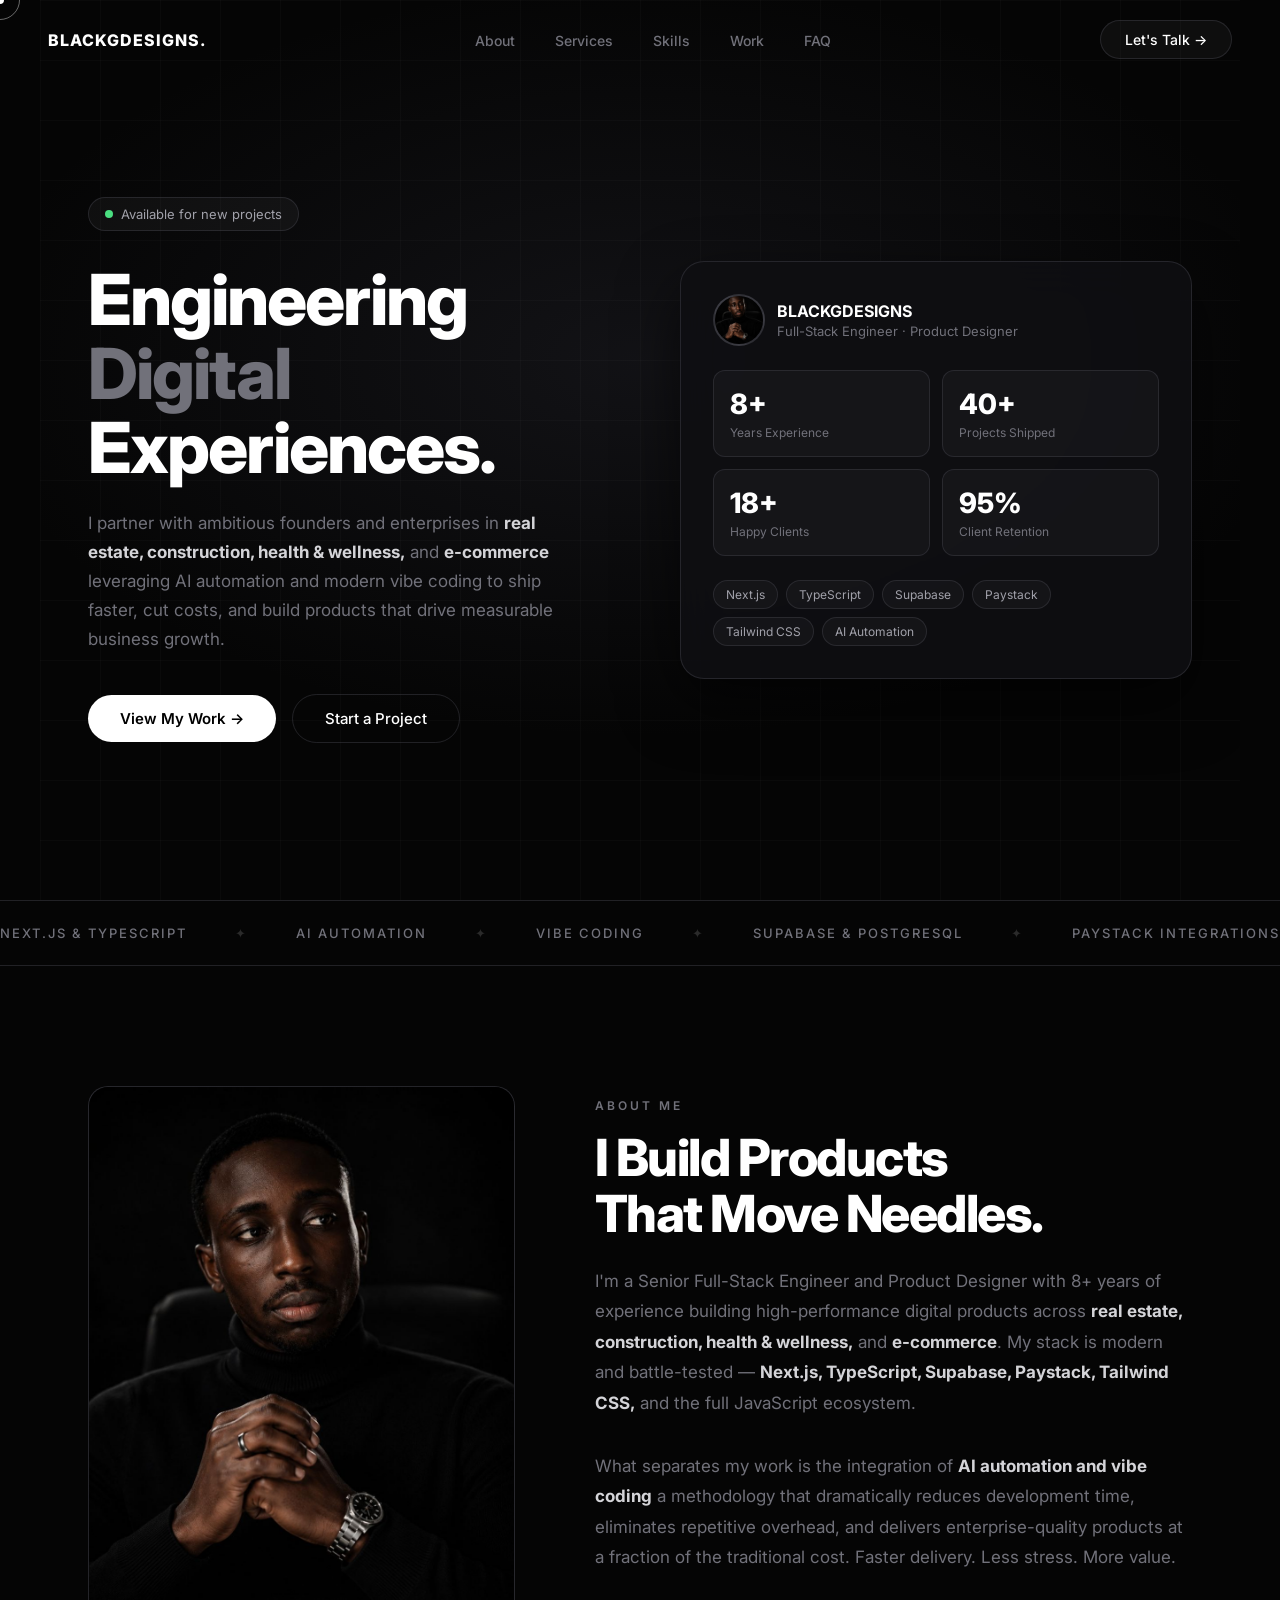
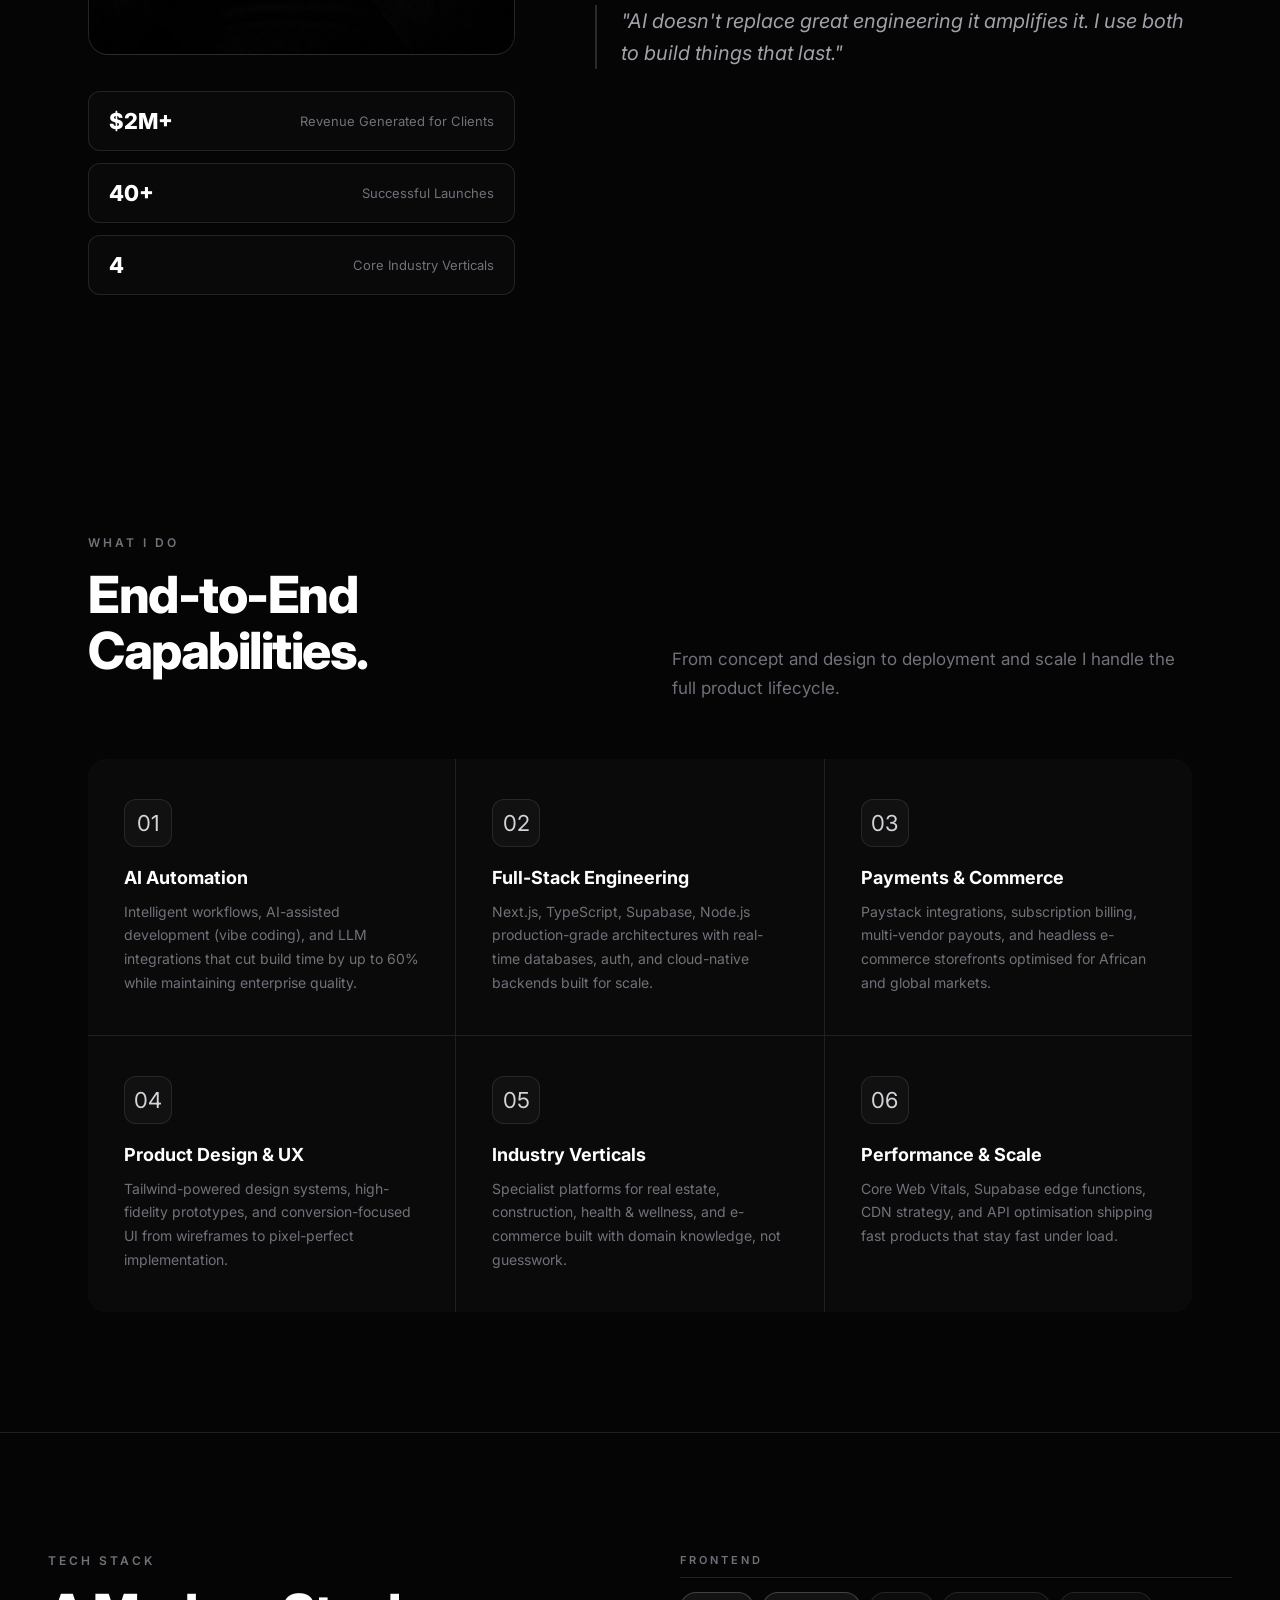
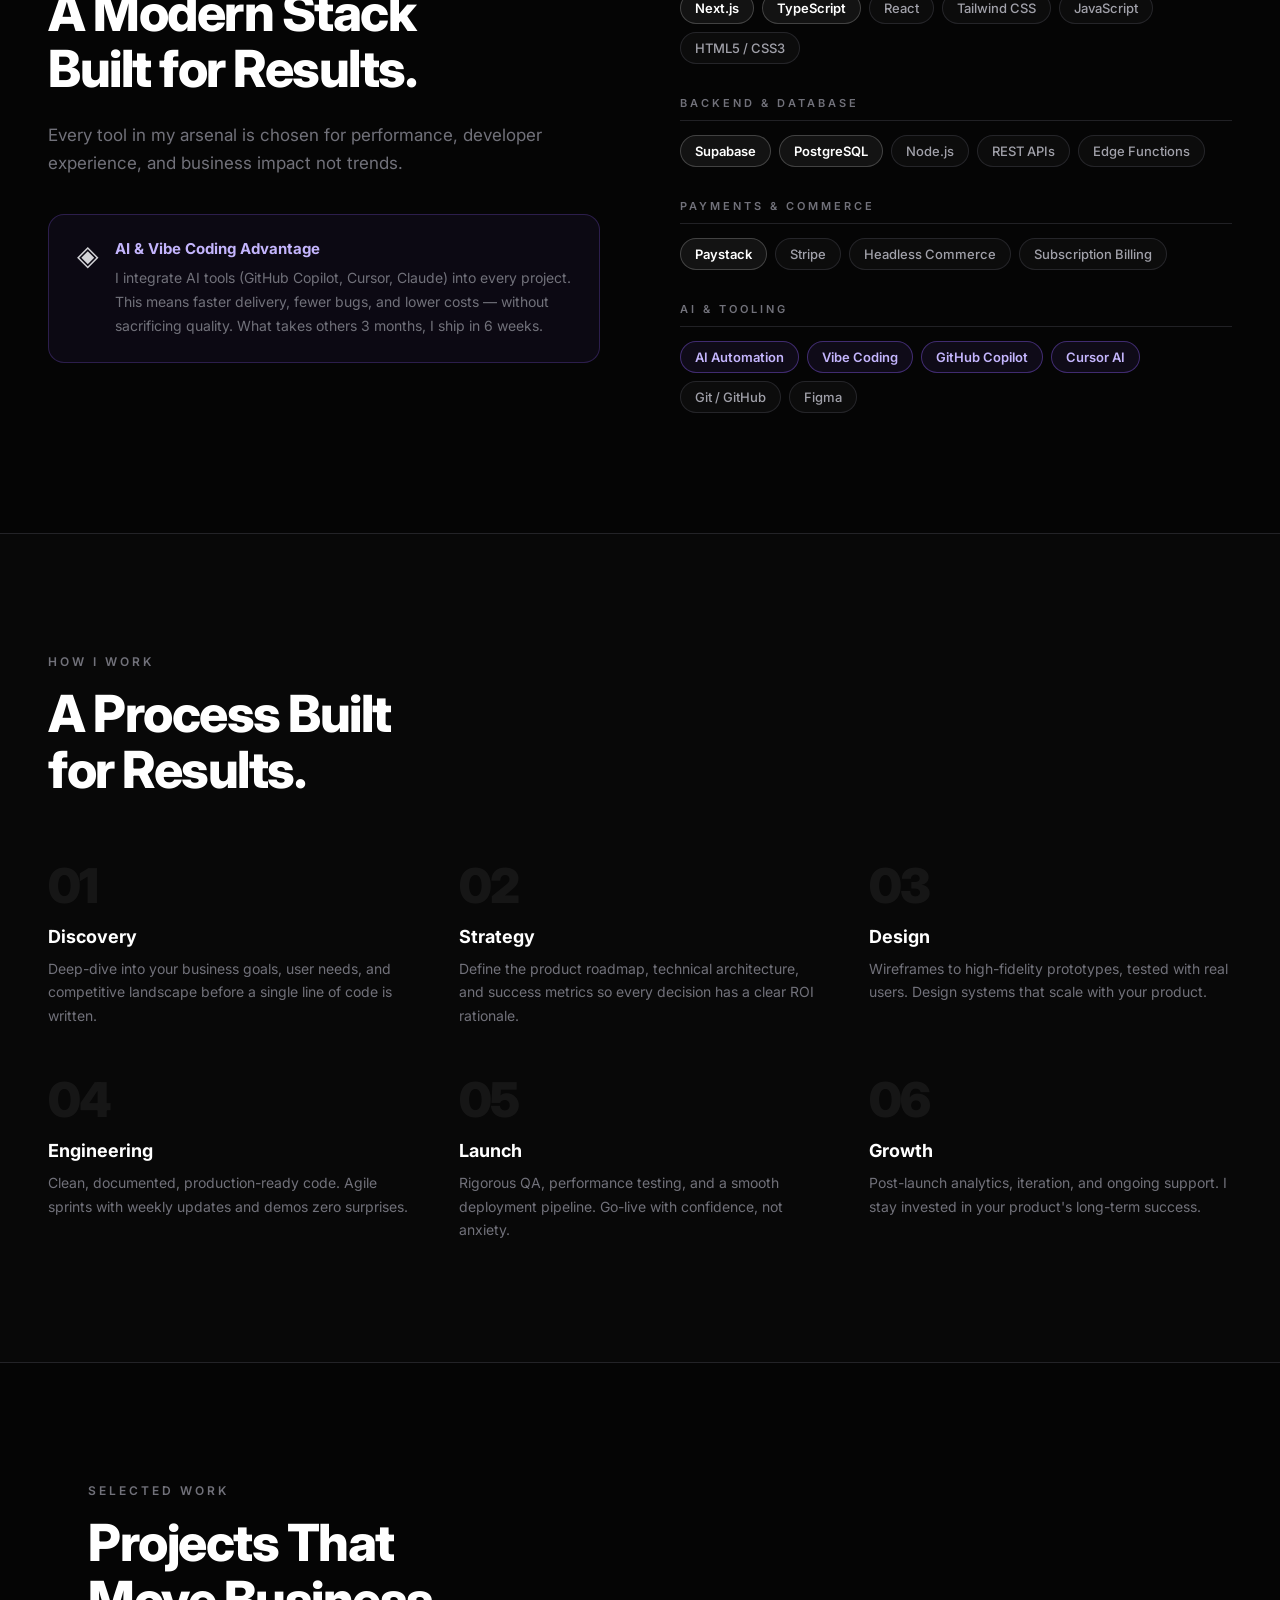
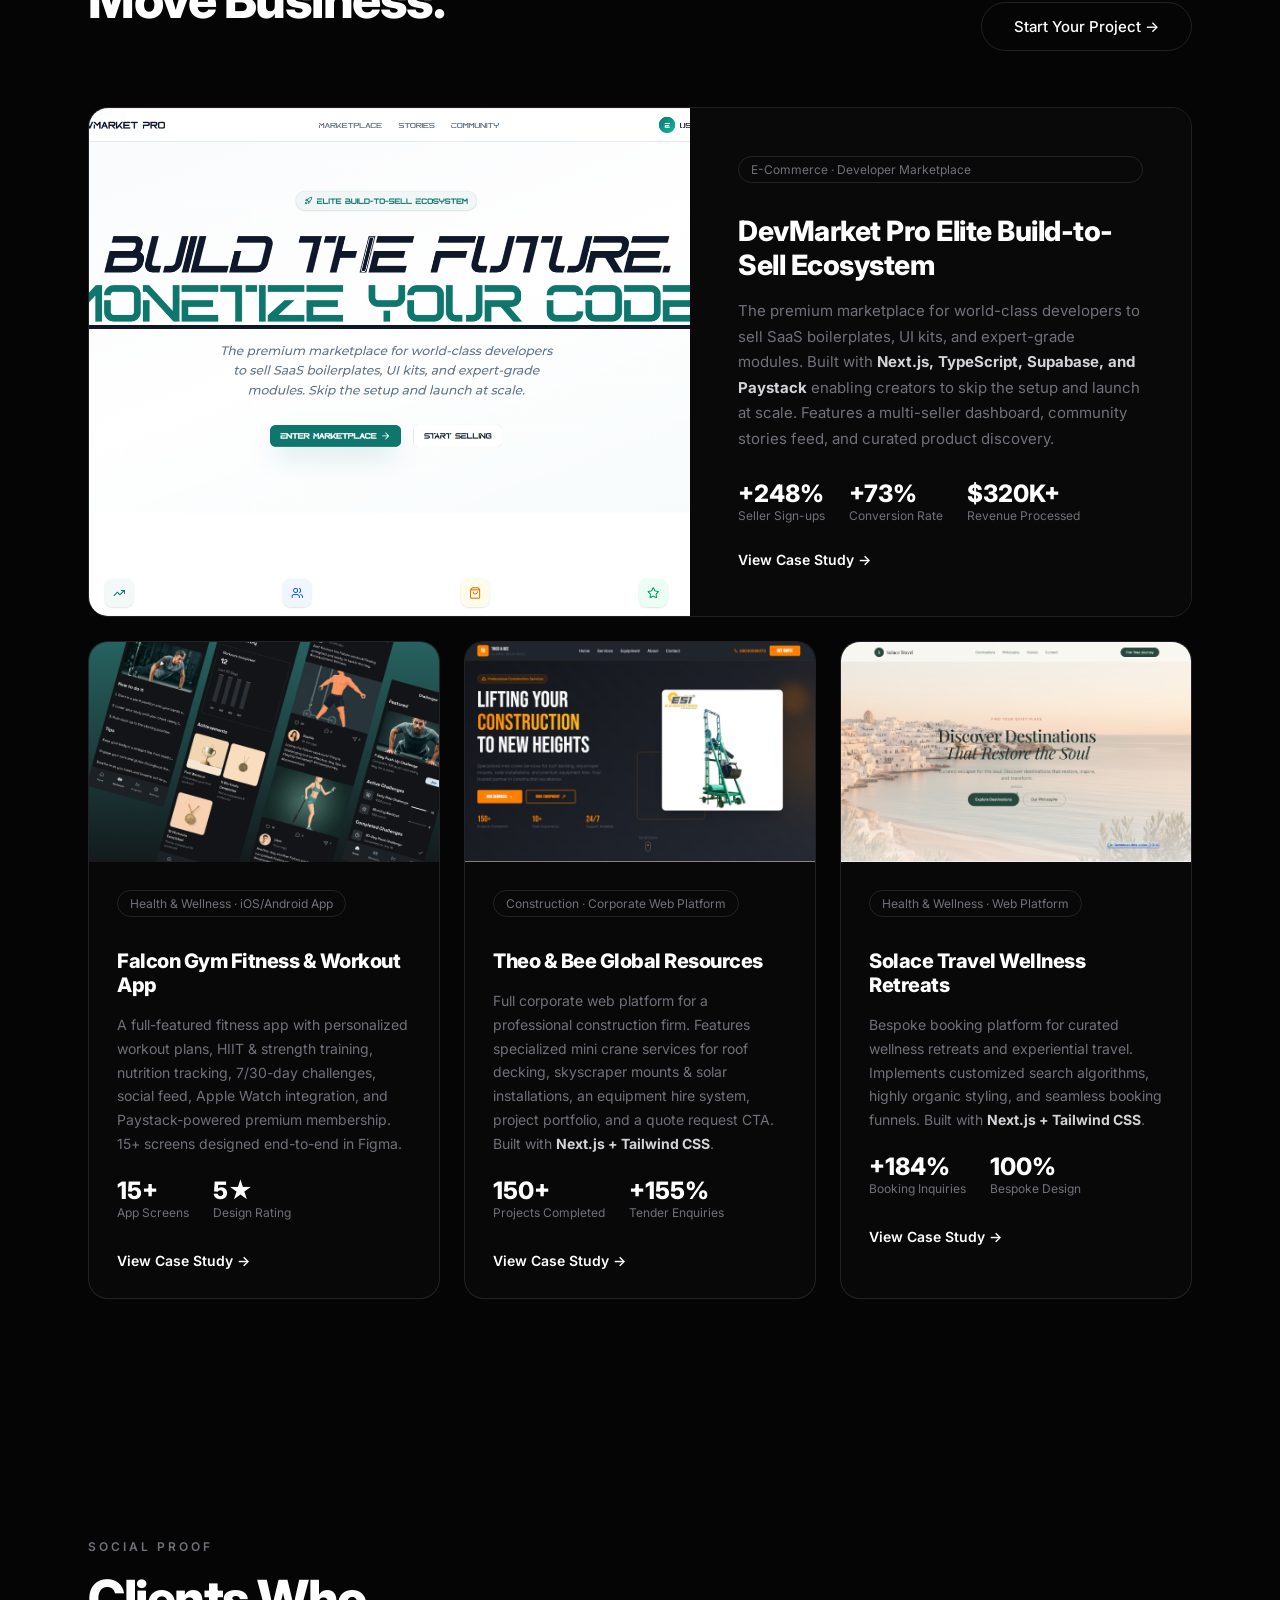
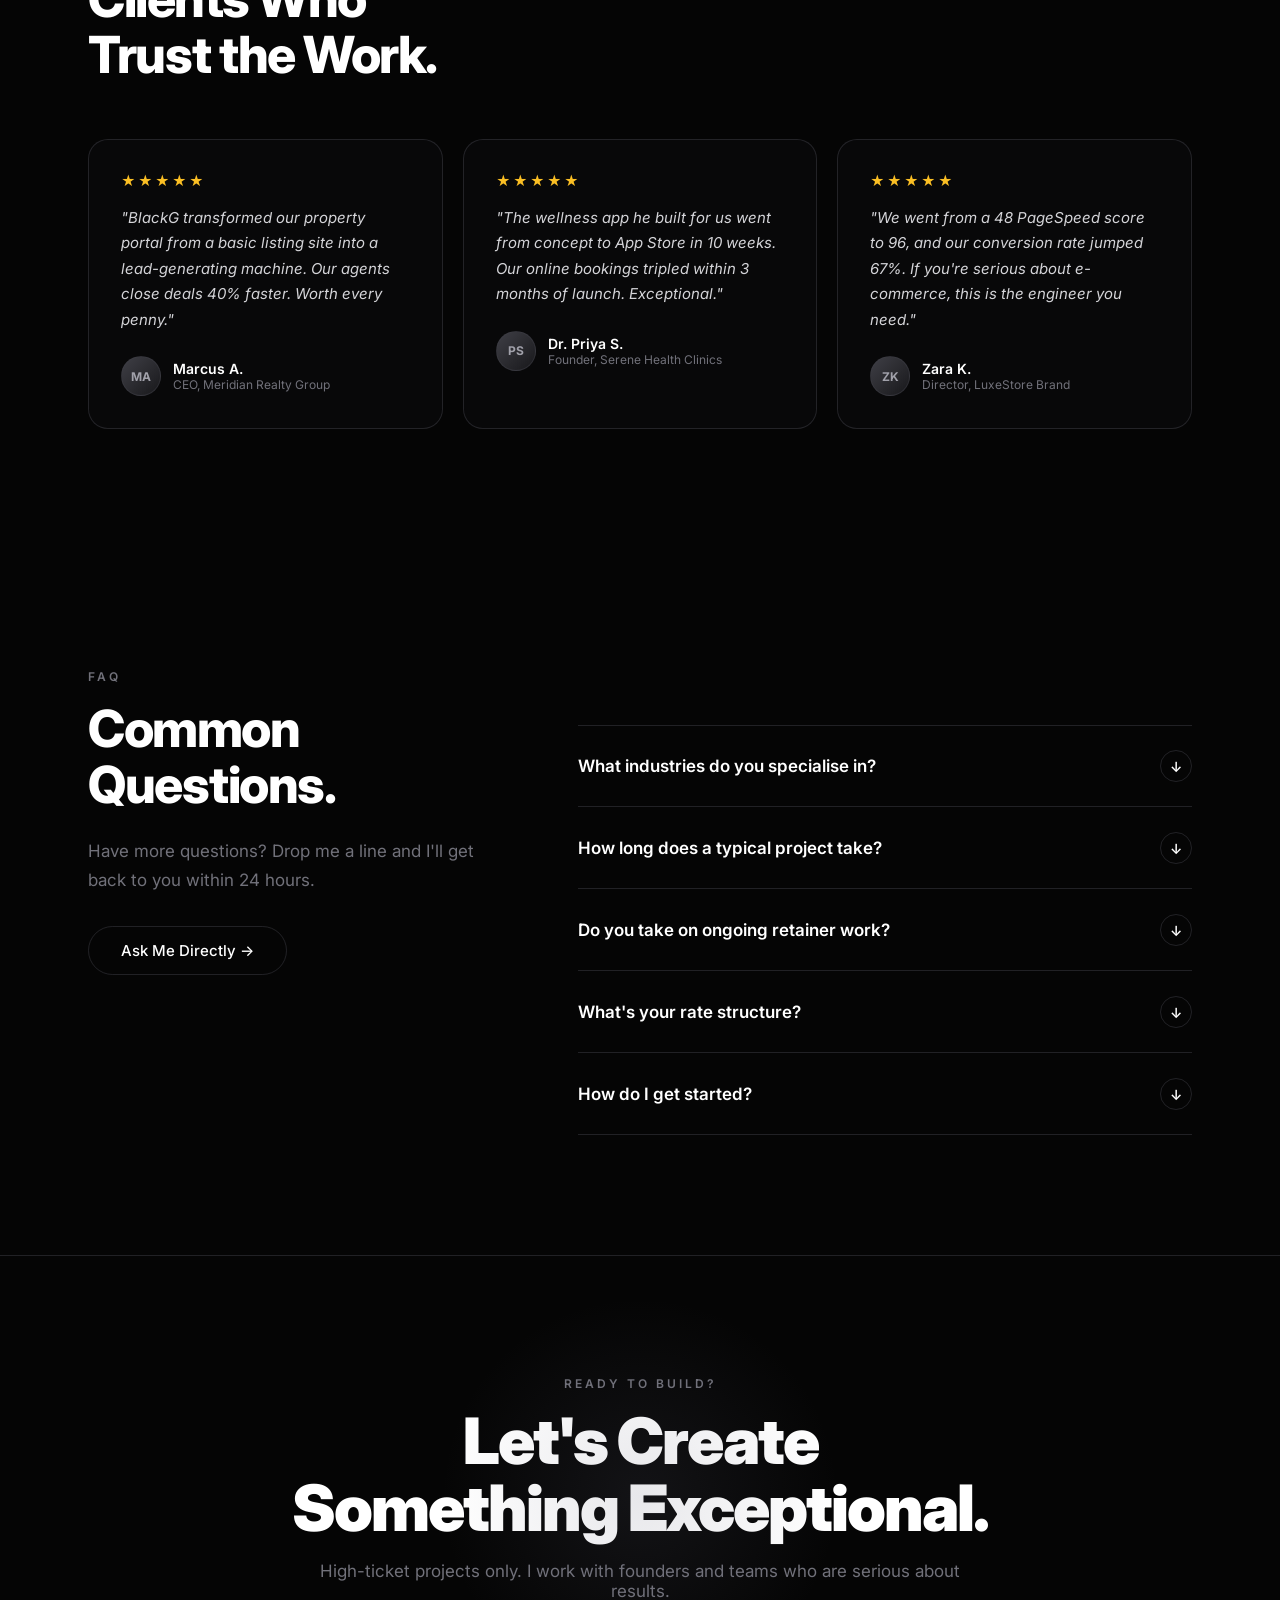
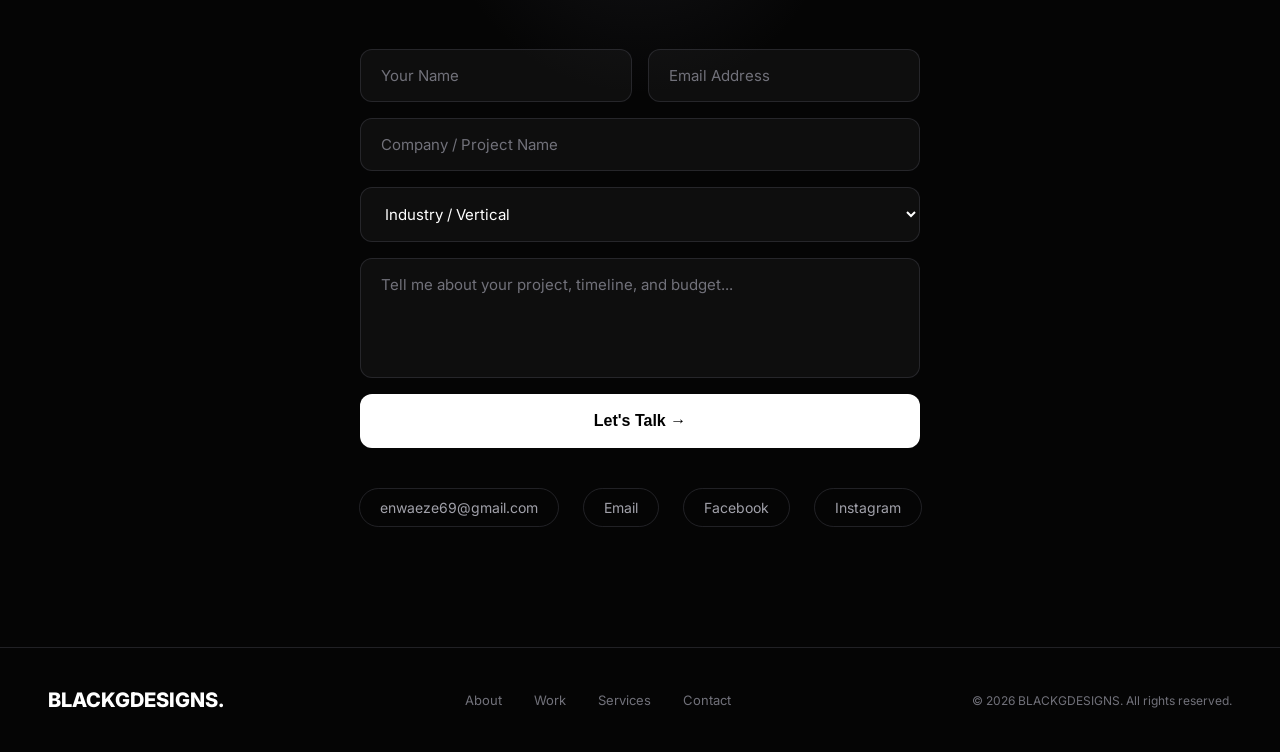
==== commit 3a115cfb: "Add files via upload" ====
--- a/index.html
+++ b/index.html
@@ -1,546 +1,668 @@
 <!DOCTYPE html>
 <html lang="en">
+
 <head>
-<meta charset="UTF-8"/>
-<meta name="viewport" content="width=device-width, initial-scale=1.0"/>
-<title>BLACKGDESIGNS — Senior Full-Stack Engineer & Product Designer</title>
-<meta name="description" content="BLACKGDESIGNS — Senior Full-Stack Engineer & Product Designer specializing in real estate, construction, health & wellness, and e-commerce. Building digital products that drive measurable business growth."/>
-<link rel="stylesheet" href="style.css"/>
-<link rel="preconnect" href="https://fonts.googleapis.com"/>
-<link href="https://fonts.googleapis.com/css2?family=Inter:wght@300;400;500;600;700;800;900&display=swap" rel="stylesheet"/>
+  <meta charset="UTF-8" />
+  <meta name="viewport" content="width=device-width, initial-scale=1.0" />
+  <title>BLACKGDESIGNS Senior Full-Stack Engineer & Product Designer</title>
+  <meta name="description"
+    content="BLACKGDESIGNS Senior Full-Stack Engineer & Product Designer specializing in real estate, construction, health & wellness, and e-commerce. Building digital products that drive measurable business growth." />
+  <link rel="stylesheet" href="style.css" />
+  <link rel="preconnect" href="https://fonts.googleapis.com" />
+  <link href="https://fonts.googleapis.com/css2?family=Inter:wght@300;400;500;600;700;800;900&display=swap"
+    rel="stylesheet" />
 </head>
+
 <body>
 
-<!-- Custom Cursor -->
-<div class="cursor">
-  <div class="cursor-dot"></div>
-  <div class="cursor-ring"></div>
-</div>
-
-<!-- Mobile Menu -->
-<div class="mobile-menu" aria-hidden="true">
-  <button class="mobile-close" aria-label="Close menu">✕</button>
-  <a href="#about">About</a>
-  <a href="#capabilities">Services</a>
-  <a href="#works">Work</a>
-  <a href="#process">Process</a>
-  <a href="#faq">FAQ</a>
-  <a href="mailto:enwaeze69@gmail.com" target="_blank" rel="noopener" class="mobile-whatsapp">💬 Let's Talk via Email</a>
-</div>
-
-<!-- Navigation -->
-<nav id="main-nav" aria-label="Main navigation">
-  <a href="#hero" class="nav-logo">BLACKGDESIGNS.</a>
-  <ul class="nav-links">
-    <li><a href="#about">About</a></li>
-    <li><a href="#capabilities">Services</a></li>
-    <li><a href="#skills">Skills</a></li>
-    <li><a href="#works">Work</a></li>
-    <li><a href="#faq">FAQ</a></li>
-  </ul>
-  <a href="mailto:enwaeze69@gmail.com" target="_blank" rel="noopener" class="nav-cta">Let's Talk →</a>
-  <button class="hamburger" aria-label="Open menu">
-    <span></span><span></span><span></span>
-  </button>
-</nav>
-
-<!-- ═══════════════════════════════════════════════════════════ -->
-<!-- HERO -->
-<!-- ═══════════════════════════════════════════════════════════ -->
-<section id="hero">
-  <div class="hero-bg-glow"></div>
-  <div class="hero-grid-overlay"></div>
-  <div class="hero-content">
-
-    <div class="hero-text">
-      <div class="hero-badge reveal">
-        <span class="dot"></span>
-        Available for new projects
-      </div>
-      <h1 class="hero-title reveal reveal-delay-1">
-        Engineering<br/>
-        <span>Digital</span><br/>
-        Experiences.
-      </h1>
-      <p class="hero-desc reveal reveal-delay-2">
-        I partner with ambitious founders and enterprises in <strong style="color:#d4d4d8">real estate, construction, health &amp; wellness,</strong> and <strong style="color:#d4d4d8">e-commerce</strong> — leveraging AI automation and modern vibe coding to ship faster, cut costs, and build products that drive measurable business growth.
+  <!-- Custom Cursor -->
+  <div class="cursor">
+    <div class="cursor-dot"></div>
+    <div class="cursor-ring"></div>
+  </div>
+
+  <!-- Mobile Menu -->
+  <div class="mobile-menu" aria-hidden="true">
+    <button class="mobile-close" aria-label="Close menu">✕</button>
+    <a href="#about">About</a>
+    <a href="#capabilities">Services</a>
+    <a href="#works">Work</a>
+    <a href="#process">Process</a>
+    <a href="#faq">FAQ</a>
+    <a href="mailto:enwaeze69@gmail.com" target="_blank" rel="noopener" class="mobile-whatsapp">💬 Let's Talk via
+      Email</a>
+  </div>
+
+  <!-- Navigation -->
+  <nav id="main-nav" aria-label="Main navigation">
+    <a href="#hero" class="nav-logo">BLACKGDESIGNS.</a>
+    <ul class="nav-links">
+      <li><a href="#about">About</a></li>
+      <li><a href="#capabilities">Services</a></li>
+      <li><a href="#skills">Skills</a></li>
+      <li><a href="#works">Work</a></li>
+      <li><a href="#faq">FAQ</a></li>
+    </ul>
+    <a href="mailto:enwaeze69@gmail.com" target="_blank" rel="noopener" class="nav-cta">Let's Talk →</a>
+    <button class="hamburger" aria-label="Open menu">
+      <span></span><span></span><span></span>
+    </button>
+  </nav>
+
+  <!-- ═══════════════════════════════════════════════════════════ -->
+  <!-- HERO -->
+  <!-- ═══════════════════════════════════════════════════════════ -->
+  <section id="hero">
+    <div class="hero-bg-glow"></div>
+    <div class="hero-grid-overlay"></div>
+    <div class="hero-content">
+
+      <div class="hero-text">
+        <div class="hero-badge reveal">
+          <span class="dot"></span>
+          Available for new projects
+        </div>
+        <h1 class="hero-title reveal reveal-delay-1">
+          Engineering<br />
+          <span>Digital</span><br />
+          Experiences.
+        </h1>
+        <p class="hero-desc reveal reveal-delay-2">
+          I partner with ambitious founders and enterprises in <strong style="color:#d4d4d8">real estate, construction,
+            health &amp; wellness,</strong> and <strong style="color:#d4d4d8">e-commerce</strong> leveraging AI
+          automation and modern vibe coding to ship faster, cut costs, and build products that drive measurable business
+          growth.
+        </p>
+        <div class="hero-actions reveal reveal-delay-3">
+          <a href="#works" class="btn-primary">View My Work →</a>
+          <a href="mailto:enwaeze69@gmail.com" target="_blank" rel="noopener" class="btn-ghost">Start a Project</a>
+        </div>
+      </div>
+
+      <div class="hero-card-wrap reveal reveal-delay-2">
+        <div class="hero-card">
+          <div class="hero-card-header">
+            <div class="hero-card-avatar">
+              <img src="avatar.jpg" alt="Profile"
+                onerror="this.style.background='linear-gradient(135deg,#3f3f46,#18181b)';this.src='';" />
+            </div>
+            <div>
+              <div class="hero-card-name">BLACKGDESIGNS</div>
+              <div class="hero-card-role">Full-Stack Engineer · Product Designer</div>
+            </div>
+          </div>
+          <div class="hero-card-stats">
+            <div class="stat-box">
+              <div class="stat-num" data-count="8" data-suffix="+">0+</div>
+              <div class="stat-label">Years Experience</div>
+            </div>
+            <div class="stat-box">
+              <div class="stat-num" data-count="40" data-suffix="+">0+</div>
+              <div class="stat-label">Projects Shipped</div>
+            </div>
+            <div class="stat-box">
+              <div class="stat-num" data-count="18" data-suffix="+">0+</div>
+              <div class="stat-label">Happy Clients</div>
+            </div>
+            <div class="stat-box">
+              <div class="stat-num" data-count="95" data-suffix="%">0%</div>
+              <div class="stat-label">Client Retention</div>
+            </div>
+          </div>
+          <div class="hero-card-tags">
+            <span class="tag">Next.js</span>
+            <span class="tag">TypeScript</span>
+            <span class="tag">Supabase</span>
+            <span class="tag">Paystack</span>
+            <span class="tag">Tailwind CSS</span>
+            <span class="tag">AI Automation</span>
+          </div>
+        </div>
+      </div>
+
+    </div>
+  </section>
+
+  <!-- ═══════════════════════════════════════════════════════════ -->
+  <!-- MARQUEE -->
+  <!-- ═══════════════════════════════════════════════════════════ -->
+  <div class="marquee-section section-full">
+    <div class="marquee-track">
+      <span class="marquee-item">Next.js &amp; TypeScript</span>
+      <span class="marquee-item">AI Automation</span>
+      <span class="marquee-item">Vibe Coding</span>
+      <span class="marquee-item">Supabase &amp; PostgreSQL</span>
+      <span class="marquee-item">Paystack Integrations</span>
+      <span class="marquee-item">Real Estate Platforms</span>
+      <span class="marquee-item">Health &amp; Wellness Apps</span>
+      <span class="marquee-item">E-Commerce Solutions</span>
+      <span class="marquee-item">Tailwind CSS</span>
+      <span class="marquee-item">Construction Tech</span>
+      <span class="marquee-item">Product Design</span>
+      <span class="marquee-item">API Architecture</span>
+    </div>
+  </div>
+
+  <!-- ═══════════════════════════════════════════════════════════ -->
+  <!-- ABOUT -->
+  <!-- ═══════════════════════════════════════════════════════════ -->
+  <section id="about">
+    <div class="about-left">
+      <img src="avatar.jpg" alt="BlackG Designs  Senior Full-Stack Engineer" class="about-photo reveal"
+        onerror="this.style.background='linear-gradient(135deg,#18181b,#3f3f46)';this.src=''" />
+      <div class="about-stats">
+        <div class="about-stat reveal reveal-delay-1">
+          <span class="about-stat-num">$2M+</span>
+          <span class="about-stat-label">Revenue Generated for Clients</span>
+        </div>
+        <div class="about-stat reveal reveal-delay-2">
+          <span class="about-stat-num">40+</span>
+          <span class="about-stat-label">Successful Launches</span>
+        </div>
+        <div class="about-stat reveal reveal-delay-3">
+          <span class="about-stat-num">4</span>
+          <span class="about-stat-label">Core Industry Verticals</span>
+        </div>
+      </div>
+    </div>
+
+    <div class="about-right">
+      <p class="section-label reveal">About Me</p>
+      <h2 class="section-title reveal reveal-delay-1">I Build Products<br />That Move Needles.</h2>
+      <p class="about-bio reveal reveal-delay-2">
+        I'm a Senior Full-Stack Engineer and Product Designer with 8+ years of experience building high-performance
+        digital products across <strong style="color:#d4d4d8">real estate, construction, health &amp; wellness,</strong>
+        and <strong style="color:#d4d4d8">e-commerce</strong>. My stack is modern and battle-tested — <strong
+          style="color:#d4d4d8">Next.js, TypeScript, Supabase, Paystack, Tailwind CSS,</strong> and the full JavaScript
+        ecosystem.
       </p>
-      <div class="hero-actions reveal reveal-delay-3">
-        <a href="#works" class="btn-primary">View My Work →</a>
-        <a href="mailto:enwaeze69@gmail.com" target="_blank" rel="noopener" class="btn-ghost">Start a Project</a>
-      </div>
-    </div>
-
-    <div class="hero-card-wrap reveal reveal-delay-2">
-      <div class="hero-card">
-        <div class="hero-card-header">
-          <div class="hero-card-avatar">
-            <img src="avatar.jpg" alt="Profile" onerror="this.style.background='linear-gradient(135deg,#3f3f46,#18181b)';this.src='';"/>
-          </div>
+      <p class="about-bio reveal reveal-delay-3">
+        What separates my work is the integration of <strong style="color:#d4d4d8">AI automation and vibe
+          coding</strong> a methodology that dramatically reduces development time, eliminates repetitive overhead, and
+        delivers enterprise-quality products at a fraction of the traditional cost. Faster delivery. Less stress. More
+        value.
+      </p>
+      <blockquote class="about-philosophy reveal reveal-delay-4">
+        "AI doesn't replace great engineering it amplifies it. I use both to build things that last."
+      </blockquote>
+    </div>
+  </section>
+
+  <!-- ═══════════════════════════════════════════════════════════ -->
+  <!-- CAPABILITIES -->
+  <!-- ═══════════════════════════════════════════════════════════ -->
+  <section id="capabilities">
+    <div class="cap-header">
+      <div>
+        <p class="section-label reveal">What I Do</p>
+        <h2 class="section-title reveal reveal-delay-1">End-to-End<br />Capabilities.</h2>
+      </div>
+      <p class="section-desc reveal reveal-delay-2">From concept and design to deployment and scale I handle the full
+        product lifecycle.</p>
+    </div>
+
+    <div class="cap-grid">
+      <div class="cap-card reveal">
+        <div class="cap-icon">01</div>
+        <h3 class="cap-name">AI Automation</h3>
+        <p class="cap-desc">Intelligent workflows, AI-assisted development (vibe coding), and LLM integrations that cut
+          build time by up to 60% while maintaining enterprise quality.</p>
+      </div>
+      <div class="cap-card reveal reveal-delay-1">
+        <div class="cap-icon">02</div>
+        <h3 class="cap-name">Full-Stack Engineering</h3>
+        <p class="cap-desc">Next.js, TypeScript, Supabase, Node.js production-grade architectures with real-time
+          databases, auth, and cloud-native backends built for scale.</p>
+      </div>
+      <div class="cap-card reveal reveal-delay-2">
+        <div class="cap-icon">03</div>
+        <h3 class="cap-name">Payments &amp; Commerce</h3>
+        <p class="cap-desc">Paystack integrations, subscription billing, multi-vendor payouts, and headless e-commerce
+          storefronts optimised for African and global markets.</p>
+      </div>
+      <div class="cap-card reveal reveal-delay-1">
+        <div class="cap-icon">04</div>
+        <h3 class="cap-name">Product Design &amp; UX</h3>
+        <p class="cap-desc">Tailwind-powered design systems, high-fidelity prototypes, and conversion-focused UI from
+          wireframes to pixel-perfect implementation.</p>
+      </div>
+      <div class="cap-card reveal reveal-delay-2">
+        <div class="cap-icon">05</div>
+        <h3 class="cap-name">Industry Verticals</h3>
+        <p class="cap-desc">Specialist platforms for real estate, construction, health &amp; wellness, and e-commerce
+          built with domain knowledge, not guesswork.</p>
+      </div>
+      <div class="cap-card reveal reveal-delay-3">
+        <div class="cap-icon">06</div>
+        <h3 class="cap-name">Performance &amp; Scale</h3>
+        <p class="cap-desc">Core Web Vitals, Supabase edge functions, CDN strategy, and API optimisation shipping fast
+          products that stay fast under load.</p>
+      </div>
+    </div>
+  </section>
+
+  <!-- ═══════════════════════════════════════════════════════════ -->
+  <!-- SKILLS MATRIX -->
+  <!-- ═══════════════════════════════════════════════════════════ -->
+  <section id="skills" class="section-full" style="padding:120px 48px;border-top:1px solid rgba(63,63,70,0.5);">
+    <div style="max-width:1200px;margin:0 auto;">
+      <div style="display:grid;grid-template-columns:1fr 1fr;gap:80px;align-items:start;">
+        <div>
+          <p class="section-label reveal">Tech Stack</p>
+          <h2 class="section-title reveal reveal-delay-1">A Modern Stack<br />Built for Results.</h2>
+          <p class="section-desc reveal reveal-delay-2">Every tool in my arsenal is chosen for performance, developer
+            experience, and business impact not trends.</p>
+          <div class="skills-ai-box reveal reveal-delay-3">
+            <div class="skills-ai-icon">◈</div>
+            <div>
+              <div class="skills-ai-title">AI &amp; Vibe Coding Advantage</div>
+              <p class="skills-ai-desc">I integrate AI tools (GitHub Copilot, Cursor, Claude) into every project. This
+                means faster delivery, fewer bugs, and lower costs — without sacrificing quality. What takes others 3
+                months, I ship in 6 weeks.</p>
+            </div>
+          </div>
+        </div>
+        <div class="skills-grid">
+          <div class="skill-category reveal">
+            <h4 class="skill-cat-label">Frontend</h4>
+            <div class="skill-chips">
+              <span class="skill-chip skill-chip--primary">Next.js</span>
+              <span class="skill-chip skill-chip--primary">TypeScript</span>
+              <span class="skill-chip">React</span>
+              <span class="skill-chip">Tailwind CSS</span>
+              <span class="skill-chip">JavaScript</span>
+              <span class="skill-chip">HTML5 / CSS3</span>
+            </div>
+          </div>
+          <div class="skill-category reveal reveal-delay-1">
+            <h4 class="skill-cat-label">Backend &amp; Database</h4>
+            <div class="skill-chips">
+              <span class="skill-chip skill-chip--primary">Supabase</span>
+              <span class="skill-chip skill-chip--primary">PostgreSQL</span>
+              <span class="skill-chip">Node.js</span>
+              <span class="skill-chip">REST APIs</span>
+              <span class="skill-chip">Edge Functions</span>
+            </div>
+          </div>
+          <div class="skill-category reveal reveal-delay-2">
+            <h4 class="skill-cat-label">Payments &amp; Commerce</h4>
+            <div class="skill-chips">
+              <span class="skill-chip skill-chip--primary">Paystack</span>
+              <span class="skill-chip">Stripe</span>
+              <span class="skill-chip">Headless Commerce</span>
+              <span class="skill-chip">Subscription Billing</span>
+            </div>
+          </div>
+          <div class="skill-category reveal reveal-delay-3">
+            <h4 class="skill-cat-label">AI &amp; Tooling</h4>
+            <div class="skill-chips">
+              <span class="skill-chip skill-chip--ai">AI Automation</span>
+              <span class="skill-chip skill-chip--ai">Vibe Coding</span>
+              <span class="skill-chip skill-chip--ai">GitHub Copilot</span>
+              <span class="skill-chip skill-chip--ai">Cursor AI</span>
+              <span class="skill-chip">Git / GitHub</span>
+              <span class="skill-chip">Figma</span>
+            </div>
+          </div>
+        </div>
+      </div>
+    </div>
+  </section>
+
+  <!-- ═══════════════════════════════════════════════════════════ -->
+  <!-- PROCESS -->
+  <!-- ═══════════════════════════════════════════════════════════ -->
+  <section id="process" class="section-full"
+    style="padding: 120px 48px; border-top: 1px solid rgba(63,63,70,0.5); border-bottom: 1px solid rgba(63,63,70,0.5);">
+    <div style="max-width:1200px;margin:0 auto;">
+      <p class="section-label reveal">How I Work</p>
+      <h2 class="section-title reveal reveal-delay-1">A Process Built<br />for Results.</h2>
+      <div class="process-steps">
+        <div class="process-step reveal">
+          <div class="step-num">01</div>
+          <h3 class="step-name">Discovery</h3>
+          <p class="step-desc">Deep-dive into your business goals, user needs, and competitive landscape before a single
+            line of code is written.</p>
+        </div>
+        <div class="process-step reveal reveal-delay-1">
+          <div class="step-num">02</div>
+          <h3 class="step-name">Strategy</h3>
+          <p class="step-desc">Define the product roadmap, technical architecture, and success metrics so every decision
+            has a clear ROI rationale.</p>
+        </div>
+        <div class="process-step reveal reveal-delay-2">
+          <div class="step-num">03</div>
+          <h3 class="step-name">Design</h3>
+          <p class="step-desc">Wireframes to high-fidelity prototypes, tested with real users. Design systems that scale
+            with your product.</p>
+        </div>
+        <div class="process-step reveal">
+          <div class="step-num">04</div>
+          <h3 class="step-name">Engineering</h3>
+          <p class="step-desc">Clean, documented, production-ready code. Agile sprints with weekly updates and demos
+            zero surprises.</p>
+        </div>
+        <div class="process-step reveal reveal-delay-1">
+          <div class="step-num">05</div>
+          <h3 class="step-name">Launch</h3>
+          <p class="step-desc">Rigorous QA, performance testing, and a smooth deployment pipeline. Go-live with
+            confidence, not anxiety.</p>
+        </div>
+        <div class="process-step reveal reveal-delay-2">
+          <div class="step-num">06</div>
+          <h3 class="step-name">Growth</h3>
+          <p class="step-desc">Post-launch analytics, iteration, and ongoing support. I stay invested in your product's
+            long-term success.</p>
+        </div>
+      </div>
+    </div>
+  </section>
+
+  <!-- ═══════════════════════════════════════════════════════════ -->
+  <!-- SELECTED WORKS -->
+  <!-- ═══════════════════════════════════════════════════════════ -->
+  <section id="works">
+    <div class="works-header">
+      <div>
+        <p class="section-label reveal">Selected Work</p>
+        <h2 class="section-title reveal reveal-delay-1">Projects That<br />Move Business.</h2>
+      </div>
+      <a href="mailto:enwaeze69@gmail.com" target="_blank" rel="noopener" class="btn-ghost reveal reveal-delay-2">Start
+        Your Project →</a>
+    </div>
+
+    <!-- Featured Project: DevMarket Pro -->
+    <a href="devmarket-pro.html" class="featured-project reveal"
+      style="text-decoration:none;color:inherit;display:grid;">
+      <div class="featured-img"
+        style="background: url('devmarket_pro.png') no-repeat center center; background-size: cover; background-position: top center;">
+      </div>
+      <div class="featured-info">
+        <span class="project-tag">E-Commerce · Developer Marketplace</span>
+        <h3 class="project-title" style="margin-top:12px;">DevMarket Pro Elite Build-to-Sell Ecosystem</h3>
+        <p class="project-desc">The premium marketplace for world-class developers to sell SaaS boilerplates, UI kits,
+          and expert-grade modules. Built with <strong style="color:#d4d4d8">Next.js, TypeScript, Supabase, and
+            Paystack</strong> enabling creators to skip the setup and launch at scale. Features a multi-seller
+          dashboard, community stories feed, and curated product discovery.</p>
+        <div class="project-metrics">
+          <div class="metric">
+            <div class="metric-val">+248%</div>
+            <div class="metric-label">Seller Sign-ups</div>
+          </div>
+          <div class="metric">
+            <div class="metric-val">+73%</div>
+            <div class="metric-label">Conversion Rate</div>
+          </div>
+          <div class="metric">
+            <div class="metric-val">$320K+</div>
+            <div class="metric-label">Revenue Processed</div>
+          </div>
+        </div>
+        <span class="project-link">View Case Study →</span>
+      </div>
+    </a>
+
+    <!-- Project Grid -->
+    <div class="project-grid" style="margin-top:24px;grid-template-columns:repeat(3,1fr)">
+
+      <!-- Falcon Gym -->
+      <a href="falcon-gym.html" class="project-card reveal" style="text-decoration:none;color:inherit;display:block;">
+        <div class="project-card-img"
+          style="background: url('falcon.png') no-repeat center center; background-size: cover; background-position: center center; height: 220px;">
+        </div>
+        <div class="project-card-body">
+          <span class="project-tag">Health &amp; Wellness · iOS/Android App</span>
+          <h3 class="project-title" style="font-size:20px;margin-top:12px;">Falcon Gym Fitness &amp; Workout App</h3>
+          <p class="project-desc" style="font-size:14px;margin:12px 0 20px;">A full-featured fitness app with
+            personalized workout plans, HIIT &amp; strength training, nutrition tracking, 7/30-day challenges, social
+            feed, Apple Watch integration, and Paystack-powered premium membership. 15+ screens designed end-to-end in
+            Figma.</p>
+          <div class="project-metrics">
+            <div class="metric">
+              <div class="metric-val">15+</div>
+              <div class="metric-label">App Screens</div>
+            </div>
+            <div class="metric">
+              <div class="metric-val">5★</div>
+              <div class="metric-label">Design Rating</div>
+            </div>
+          </div>
+          <span class="project-link" style="margin-top:4px;display:inline-block;">View Case Study →</span>
+        </div>
+      </a>
+
+      <!-- Theo & Bee -->
+      <a href="theo-and-bee.html" class="project-card reveal reveal-delay-1"
+        style="text-decoration:none;color:inherit;display:block;">
+        <div class="project-card-img"
+          style="background: url('theo and bee.png') no-repeat center center; background-size: cover; background-position: top center; height: 220px;">
+        </div>
+        <div class="project-card-body">
+          <span class="project-tag">Construction · Corporate Web Platform</span>
+          <h3 class="project-title" style="font-size:20px;margin-top:12px;">Theo &amp; Bee Global Resources</h3>
+          <p class="project-desc" style="font-size:14px;margin:12px 0 20px;">Full corporate web platform for a
+            professional construction firm. Features specialized mini crane services for roof decking, skyscraper mounts
+            &amp; solar installations, an equipment hire system, project portfolio, and a quote request CTA. Built with
+            <strong style="color:#d4d4d8">Next.js + Tailwind CSS</strong>.</p>
+          <div class="project-metrics">
+            <div class="metric">
+              <div class="metric-val">150+</div>
+              <div class="metric-label">Projects Completed</div>
+            </div>
+            <div class="metric">
+              <div class="metric-val">+155%</div>
+              <div class="metric-label">Tender Enquiries</div>
+            </div>
+          </div>
+          <span class="project-link" style="margin-top:4px;display:inline-block;">View Case Study →</span>
+        </div>
+      </a>
+
+      <!-- Solace Travel -->
+      <a href="solace-travel.html" class="project-card reveal reveal-delay-2"
+        style="text-decoration:none;color:inherit;display:block;">
+        <div class="project-card-img"
+          style="background: url('solace travel.png') no-repeat center center; background-size: cover; background-position: center center; height: 220px;">
+        </div>
+        <div class="project-card-body">
+          <span class="project-tag">Health &amp; Wellness · Web Platform</span>
+          <h3 class="project-title" style="font-size:20px;margin-top:12px;">Solace Travel Wellness Retreats</h3>
+          <p class="project-desc" style="font-size:14px;margin:12px 0 20px;">Bespoke booking platform for curated
+            wellness retreats and experiential travel. Implements customized search algorithms, highly organic styling,
+            and seamless booking funnels. Built with <strong style="color:#d4d4d8">Next.js + Tailwind CSS</strong>.</p>
+          <div class="project-metrics">
+            <div class="metric">
+              <div class="metric-val">+184%</div>
+              <div class="metric-label">Booking Inquiries</div>
+            </div>
+            <div class="metric">
+              <div class="metric-val">100%</div>
+              <div class="metric-label">Bespoke Design</div>
+            </div>
+          </div>
+          <span class="project-link" style="margin-top:4px;display:inline-block;">View Case Study →</span>
+        </div>
+      </a>
+
+    </div>
+  </section>
+
+  <!-- ═══════════════════════════════════════════════════════════ -->
+  <!-- TESTIMONIALS -->
+  <!-- ═══════════════════════════════════════════════════════════ -->
+  <section id="testimonials">
+    <p class="section-label reveal">Social Proof</p>
+    <h2 class="section-title reveal reveal-delay-1">Clients Who<br />Trust the Work.</h2>
+    <div class="test-grid">
+      <div class="test-card reveal">
+        <div class="test-stars">★★★★★</div>
+        <p class="test-quote">"BlackG transformed our property portal from a basic listing site into a lead-generating
+          machine. Our agents close deals 40% faster. Worth every penny."</p>
+        <div class="test-author">
+          <div class="test-avatar" style="font-size:12px;font-weight:700;color:var(--accent);">MA</div>
           <div>
-            <div class="hero-card-name">BLACKGDESIGNS</div>
-            <div class="hero-card-role">Full-Stack Engineer · Product Designer</div>
-          </div>
-        </div>
-        <div class="hero-card-stats">
-          <div class="stat-box">
-            <div class="stat-num" data-count="8" data-suffix="+">0+</div>
-            <div class="stat-label">Years Experience</div>
-          </div>
-          <div class="stat-box">
-            <div class="stat-num" data-count="40" data-suffix="+">0+</div>
-            <div class="stat-label">Projects Shipped</div>
-          </div>
-          <div class="stat-box">
-            <div class="stat-num" data-count="18" data-suffix="+">0+</div>
-            <div class="stat-label">Happy Clients</div>
-          </div>
-          <div class="stat-box">
-            <div class="stat-num" data-count="95" data-suffix="%">0%</div>
-            <div class="stat-label">Client Retention</div>
-          </div>
-        </div>
-        <div class="hero-card-tags">
-          <span class="tag">Next.js</span>
-          <span class="tag">TypeScript</span>
-          <span class="tag">Supabase</span>
-          <span class="tag">Paystack</span>
-          <span class="tag">Tailwind CSS</span>
-          <span class="tag">AI Automation</span>
-        </div>
-      </div>
-    </div>
-
-  </div>
-</section>
-
-<!-- ═══════════════════════════════════════════════════════════ -->
-<!-- MARQUEE -->
-<!-- ═══════════════════════════════════════════════════════════ -->
-<div class="marquee-section section-full">
-  <div class="marquee-track">
-    <span class="marquee-item">Next.js &amp; TypeScript</span>
-    <span class="marquee-item">AI Automation</span>
-    <span class="marquee-item">Vibe Coding</span>
-    <span class="marquee-item">Supabase &amp; PostgreSQL</span>
-    <span class="marquee-item">Paystack Integrations</span>
-    <span class="marquee-item">Real Estate Platforms</span>
-    <span class="marquee-item">Health &amp; Wellness Apps</span>
-    <span class="marquee-item">E-Commerce Solutions</span>
-    <span class="marquee-item">Tailwind CSS</span>
-    <span class="marquee-item">Construction Tech</span>
-    <span class="marquee-item">Product Design</span>
-    <span class="marquee-item">API Architecture</span>
-  </div>
-</div>
-
-<!-- ═══════════════════════════════════════════════════════════ -->
-<!-- ABOUT -->
-<!-- ═══════════════════════════════════════════════════════════ -->
-<section id="about">
-  <div class="about-left">
-    <img src="avatar.jpg" alt="BlackG Designs — Senior Full-Stack Engineer" class="about-photo reveal"
-         onerror="this.style.background='linear-gradient(135deg,#18181b,#3f3f46)';this.src=''"/>
-    <div class="about-stats">
-      <div class="about-stat reveal reveal-delay-1">
-        <span class="about-stat-num">$2M+</span>
-        <span class="about-stat-label">Revenue Generated for Clients</span>
-      </div>
-      <div class="about-stat reveal reveal-delay-2">
-        <span class="about-stat-num">40+</span>
-        <span class="about-stat-label">Successful Launches</span>
-      </div>
-      <div class="about-stat reveal reveal-delay-3">
-        <span class="about-stat-num">4</span>
-        <span class="about-stat-label">Core Industry Verticals</span>
-      </div>
-    </div>
-  </div>
-
-  <div class="about-right">
-    <p class="section-label reveal">About Me</p>
-    <h2 class="section-title reveal reveal-delay-1">I Build Products<br/>That Move Needles.</h2>
-    <p class="about-bio reveal reveal-delay-2">
-      I'm a Senior Full-Stack Engineer and Product Designer with 8+ years of experience building high-performance digital products across <strong style="color:#d4d4d8">real estate, construction, health &amp; wellness,</strong> and <strong style="color:#d4d4d8">e-commerce</strong>. My stack is modern and battle-tested — <strong style="color:#d4d4d8">Next.js, TypeScript, Supabase, Paystack, Tailwind CSS,</strong> and the full JavaScript ecosystem.
-    </p>
-    <p class="about-bio reveal reveal-delay-3">
-      What separates my work is the integration of <strong style="color:#d4d4d8">AI automation and vibe coding</strong> — a methodology that dramatically reduces development time, eliminates repetitive overhead, and delivers enterprise-quality products at a fraction of the traditional cost. Faster delivery. Less stress. More value.
-    </p>
-    <blockquote class="about-philosophy reveal reveal-delay-4">
-      "AI doesn't replace great engineering — it amplifies it. I use both to build things that last."
-    </blockquote>
-  </div>
-</section>
-
-<!-- ═══════════════════════════════════════════════════════════ -->
-<!-- CAPABILITIES -->
-<!-- ═══════════════════════════════════════════════════════════ -->
-<section id="capabilities">
-  <div class="cap-header">
-    <div>
-      <p class="section-label reveal">What I Do</p>
-      <h2 class="section-title reveal reveal-delay-1">End-to-End<br/>Capabilities.</h2>
-    </div>
-    <p class="section-desc reveal reveal-delay-2">From concept and design to deployment and scale — I handle the full product lifecycle.</p>
-  </div>
-
-  <div class="cap-grid">
-    <div class="cap-card reveal">
-      <div class="cap-icon">01</div>
-      <h3 class="cap-name">AI Automation</h3>
-      <p class="cap-desc">Intelligent workflows, AI-assisted development (vibe coding), and LLM integrations that cut build time by up to 60% while maintaining enterprise quality.</p>
-    </div>
-    <div class="cap-card reveal reveal-delay-1">
-      <div class="cap-icon">02</div>
-      <h3 class="cap-name">Full-Stack Engineering</h3>
-      <p class="cap-desc">Next.js, TypeScript, Supabase, Node.js — production-grade architectures with real-time databases, auth, and cloud-native backends built for scale.</p>
-    </div>
-    <div class="cap-card reveal reveal-delay-2">
-      <div class="cap-icon">03</div>
-      <h3 class="cap-name">Payments &amp; Commerce</h3>
-      <p class="cap-desc">Paystack integrations, subscription billing, multi-vendor payouts, and headless e-commerce storefronts optimised for African and global markets.</p>
-    </div>
-    <div class="cap-card reveal reveal-delay-1">
-      <div class="cap-icon">04</div>
-      <h3 class="cap-name">Product Design &amp; UX</h3>
-      <p class="cap-desc">Tailwind-powered design systems, high-fidelity prototypes, and conversion-focused UI — from wireframes to pixel-perfect implementation.</p>
-    </div>
-    <div class="cap-card reveal reveal-delay-2">
-      <div class="cap-icon">05</div>
-      <h3 class="cap-name">Industry Verticals</h3>
-      <p class="cap-desc">Specialist platforms for real estate, construction, health &amp; wellness, and e-commerce — built with domain knowledge, not guesswork.</p>
-    </div>
-    <div class="cap-card reveal reveal-delay-3">
-      <div class="cap-icon">06</div>
-      <h3 class="cap-name">Performance &amp; Scale</h3>
-      <p class="cap-desc">Core Web Vitals, Supabase edge functions, CDN strategy, and API optimisation — shipping fast products that stay fast under load.</p>
-    </div>
-  </div>
-</section>
-
-<!-- ═══════════════════════════════════════════════════════════ -->
-<!-- SKILLS MATRIX -->
-<!-- ═══════════════════════════════════════════════════════════ -->
-<section id="skills" class="section-full" style="padding:120px 48px;border-top:1px solid rgba(63,63,70,0.5);">
-  <div style="max-width:1200px;margin:0 auto;">
-    <div style="display:grid;grid-template-columns:1fr 1fr;gap:80px;align-items:start;">
+            <div class="test-name">Marcus A.</div>
+            <div class="test-role">CEO, Meridian Realty Group</div>
+          </div>
+        </div>
+      </div>
+      <div class="test-card reveal reveal-delay-1">
+        <div class="test-stars">★★★★★</div>
+        <p class="test-quote">"The wellness app he built for us went from concept to App Store in 10 weeks. Our online
+          bookings tripled within 3 months of launch. Exceptional."</p>
+        <div class="test-author">
+          <div class="test-avatar" style="font-size:12px;font-weight:700;color:var(--accent);">PS</div>
+          <div>
+            <div class="test-name">Dr. Priya S.</div>
+            <div class="test-role">Founder, Serene Health Clinics</div>
+          </div>
+        </div>
+      </div>
+      <div class="test-card reveal reveal-delay-2">
+        <div class="test-stars">★★★★★</div>
+        <p class="test-quote">"We went from a 48 PageSpeed score to 96, and our conversion rate jumped 67%. If you're
+          serious about e-commerce, this is the engineer you need."</p>
+        <div class="test-author">
+          <div class="test-avatar" style="font-size:12px;font-weight:700;color:var(--accent);">ZK</div>
+          <div>
+            <div class="test-name">Zara K.</div>
+            <div class="test-role">Director, LuxeStore Brand</div>
+          </div>
+        </div>
+      </div>
+    </div>
+  </section>
+
+  <!-- ═══════════════════════════════════════════════════════════ -->
+  <!-- FAQ -->
+  <!-- ═══════════════════════════════════════════════════════════ -->
+  <section id="faq">
+    <div style="display:grid;grid-template-columns:1fr 1.5fr;gap:80px;align-items:start;">
       <div>
-        <p class="section-label reveal">Tech Stack</p>
-        <h2 class="section-title reveal reveal-delay-1">A Modern Stack<br/>Built for Results.</h2>
-        <p class="section-desc reveal reveal-delay-2">Every tool in my arsenal is chosen for performance, developer experience, and business impact — not trends.</p>
-        <div class="skills-ai-box reveal reveal-delay-3">
-          <div class="skills-ai-icon">◈</div>
-          <div>
-            <div class="skills-ai-title">AI &amp; Vibe Coding Advantage</div>
-            <p class="skills-ai-desc">I integrate AI tools (GitHub Copilot, Cursor, Claude) into every project. This means faster delivery, fewer bugs, and lower costs — without sacrificing quality. What takes others 3 months, I ship in 6 weeks.</p>
-          </div>
-        </div>
-      </div>
-      <div class="skills-grid">
-        <div class="skill-category reveal">
-          <h4 class="skill-cat-label">Frontend</h4>
-          <div class="skill-chips">
-            <span class="skill-chip skill-chip--primary">Next.js</span>
-            <span class="skill-chip skill-chip--primary">TypeScript</span>
-            <span class="skill-chip">React</span>
-            <span class="skill-chip">Tailwind CSS</span>
-            <span class="skill-chip">JavaScript</span>
-            <span class="skill-chip">HTML5 / CSS3</span>
-          </div>
-        </div>
-        <div class="skill-category reveal reveal-delay-1">
-          <h4 class="skill-cat-label">Backend &amp; Database</h4>
-          <div class="skill-chips">
-            <span class="skill-chip skill-chip--primary">Supabase</span>
-            <span class="skill-chip skill-chip--primary">PostgreSQL</span>
-            <span class="skill-chip">Node.js</span>
-            <span class="skill-chip">REST APIs</span>
-            <span class="skill-chip">Edge Functions</span>
-          </div>
-        </div>
-        <div class="skill-category reveal reveal-delay-2">
-          <h4 class="skill-cat-label">Payments &amp; Commerce</h4>
-          <div class="skill-chips">
-            <span class="skill-chip skill-chip--primary">Paystack</span>
-            <span class="skill-chip">Stripe</span>
-            <span class="skill-chip">Headless Commerce</span>
-            <span class="skill-chip">Subscription Billing</span>
-          </div>
-        </div>
-        <div class="skill-category reveal reveal-delay-3">
-          <h4 class="skill-cat-label">AI &amp; Tooling</h4>
-          <div class="skill-chips">
-            <span class="skill-chip skill-chip--ai">AI Automation</span>
-            <span class="skill-chip skill-chip--ai">Vibe Coding</span>
-            <span class="skill-chip skill-chip--ai">GitHub Copilot</span>
-            <span class="skill-chip skill-chip--ai">Cursor AI</span>
-            <span class="skill-chip">Git / GitHub</span>
-            <span class="skill-chip">Figma</span>
-          </div>
-        </div>
-      </div>
-    </div>
-  </div>
-</section>
-
-<!-- ═══════════════════════════════════════════════════════════ -->
-<!-- PROCESS -->
-<!-- ═══════════════════════════════════════════════════════════ -->
-<section id="process" class="section-full" style="padding: 120px 48px; border-top: 1px solid rgba(63,63,70,0.5); border-bottom: 1px solid rgba(63,63,70,0.5);">
-  <div style="max-width:1200px;margin:0 auto;">
-    <p class="section-label reveal">How I Work</p>
-    <h2 class="section-title reveal reveal-delay-1">A Process Built<br/>for Results.</h2>
-    <div class="process-steps">
-      <div class="process-step reveal">
-        <div class="step-num">01</div>
-        <h3 class="step-name">Discovery</h3>
-        <p class="step-desc">Deep-dive into your business goals, user needs, and competitive landscape before a single line of code is written.</p>
-      </div>
-      <div class="process-step reveal reveal-delay-1">
-        <div class="step-num">02</div>
-        <h3 class="step-name">Strategy</h3>
-        <p class="step-desc">Define the product roadmap, technical architecture, and success metrics so every decision has a clear ROI rationale.</p>
-      </div>
-      <div class="process-step reveal reveal-delay-2">
-        <div class="step-num">03</div>
-        <h3 class="step-name">Design</h3>
-        <p class="step-desc">Wireframes to high-fidelity prototypes, tested with real users. Design systems that scale with your product.</p>
-      </div>
-      <div class="process-step reveal">
-        <div class="step-num">04</div>
-        <h3 class="step-name">Engineering</h3>
-        <p class="step-desc">Clean, documented, production-ready code. Agile sprints with weekly updates and demos — zero surprises.</p>
-      </div>
-      <div class="process-step reveal reveal-delay-1">
-        <div class="step-num">05</div>
-        <h3 class="step-name">Launch</h3>
-        <p class="step-desc">Rigorous QA, performance testing, and a smooth deployment pipeline. Go-live with confidence, not anxiety.</p>
-      </div>
-      <div class="process-step reveal reveal-delay-2">
-        <div class="step-num">06</div>
-        <h3 class="step-name">Growth</h3>
-        <p class="step-desc">Post-launch analytics, iteration, and ongoing support. I stay invested in your product's long-term success.</p>
-      </div>
-    </div>
-  </div>
-</section>
-
-<!-- ═══════════════════════════════════════════════════════════ -->
-<!-- SELECTED WORKS -->
-<!-- ═══════════════════════════════════════════════════════════ -->
-<section id="works">
-  <div class="works-header">
-    <div>
-      <p class="section-label reveal">Selected Work</p>
-      <h2 class="section-title reveal reveal-delay-1">Projects That<br/>Move Business.</h2>
-    </div>
-    <a href="mailto:enwaeze69@gmail.com" target="_blank" rel="noopener" class="btn-ghost reveal reveal-delay-2">Start Your Project →</a>
-  </div>
-
-  <!-- Featured Project: DevMarket Pro -->
-  <a href="devmarket-pro.html" class="featured-project reveal" style="text-decoration:none;color:inherit;display:grid;">
-    <div class="featured-img" style="background: url('devmarket_pro.png') no-repeat center center; background-size: cover; background-position: top center;"></div>
-    <div class="featured-info">
-      <span class="project-tag">E-Commerce · Developer Marketplace</span>
-      <h3 class="project-title" style="margin-top:12px;">DevMarket Pro Elite Build-to-Sell Ecosystem</h3>
-      <p class="project-desc">The premium marketplace for world-class developers to sell SaaS boilerplates, UI kits, and expert-grade modules. Built with <strong style="color:#d4d4d8">Next.js, TypeScript, Supabase, and Paystack</strong> enabling creators to skip the setup and launch at scale. Features a multi-seller dashboard, community stories feed, and curated product discovery.</p>
-      <div class="project-metrics">
-        <div class="metric">
-          <div class="metric-val">+248%</div>
-          <div class="metric-label">Seller Sign-ups</div>
-        </div>
-        <div class="metric">
-          <div class="metric-val">+73%</div>
-          <div class="metric-label">Conversion Rate</div>
-        </div>
-        <div class="metric">
-          <div class="metric-val">$320K+</div>
-          <div class="metric-label">Revenue Processed</div>
-        </div>
-      </div>
-      <span class="project-link">View Case Study →</span>
-    </div>
-  </a>
-
-  <!-- Project Grid -->
-  <div class="project-grid" style="margin-top:24px;grid-template-columns:repeat(3,1fr)">
-
-    <!-- Falcon Gym -->
-    <a href="falcon-gym.html" class="project-card reveal" style="text-decoration:none;color:inherit;display:block;">
-      <div class="project-card-img" style="background: url('falcon.png') no-repeat center center; background-size: cover; background-position: center center; height: 220px;"></div>
-      <div class="project-card-body">
-        <span class="project-tag">Health &amp; Wellness · iOS/Android App</span>
-        <h3 class="project-title" style="font-size:20px;margin-top:12px;">Falcon Gym Fitness &amp; Workout App</h3>
-        <p class="project-desc" style="font-size:14px;margin:12px 0 20px;">A full-featured fitness app with personalized workout plans, HIIT &amp; strength training, nutrition tracking, 7/30-day challenges, social feed, Apple Watch integration, and Paystack-powered premium membership. 15+ screens designed end-to-end in Figma.</p>
-        <div class="project-metrics">
-          <div class="metric"><div class="metric-val">15+</div><div class="metric-label">App Screens</div></div>
-          <div class="metric"><div class="metric-val">5★</div><div class="metric-label">Design Rating</div></div>
-        </div>
-        <span class="project-link" style="margin-top:4px;display:inline-block;">View Case Study →</span>
-      </div>
-    </a>
-
-    <!-- Theo & Bee -->
-    <a href="theo-and-bee.html" class="project-card reveal reveal-delay-1" style="text-decoration:none;color:inherit;display:block;">
-      <div class="project-card-img" style="background: url('theo and bee.png') no-repeat center center; background-size: cover; background-position: top center; height: 220px;"></div>
-      <div class="project-card-body">
-        <span class="project-tag">Construction · Corporate Web Platform</span>
-        <h3 class="project-title" style="font-size:20px;margin-top:12px;">Theo &amp; Bee Global Resources</h3>
-        <p class="project-desc" style="font-size:14px;margin:12px 0 20px;">Full corporate web platform for a professional construction firm. Features specialized mini crane services for roof decking, skyscraper mounts &amp; solar installations, an equipment hire system, project portfolio, and a quote request CTA. Built with <strong style="color:#d4d4d8">Next.js + Tailwind CSS</strong>.</p>
-        <div class="project-metrics">
-          <div class="metric"><div class="metric-val">150+</div><div class="metric-label">Projects Completed</div></div>
-          <div class="metric"><div class="metric-val">+155%</div><div class="metric-label">Tender Enquiries</div></div>
-        </div>
-        <span class="project-link" style="margin-top:4px;display:inline-block;">View Case Study →</span>
-      </div>
-    </a>
-
-    <!-- Solace Travel -->
-    <a href="solace-travel.html" class="project-card reveal reveal-delay-2" style="text-decoration:none;color:inherit;display:block;">
-      <div class="project-card-img" style="background: url('solace travel.png') no-repeat center center; background-size: cover; background-position: center center; height: 220px;"></div>
-      <div class="project-card-body">
-        <span class="project-tag">Health &amp; Wellness · Web Platform</span>
-        <h3 class="project-title" style="font-size:20px;margin-top:12px;">Solace Travel Wellness Retreats</h3>
-        <p class="project-desc" style="font-size:14px;margin:12px 0 20px;">Bespoke booking platform for curated wellness retreats and experiential travel. Implements customized search algorithms, highly organic styling, and seamless booking funnels. Built with <strong style="color:#d4d4d8">Next.js + Tailwind CSS</strong>.</p>
-        <div class="project-metrics">
-          <div class="metric"><div class="metric-val">+184%</div><div class="metric-label">Booking Inquiries</div></div>
-          <div class="metric"><div class="metric-val">100%</div><div class="metric-label">Bespoke Design</div></div>
-        </div>
-        <span class="project-link" style="margin-top:4px;display:inline-block;">View Case Study →</span>
-      </div>
-    </a>
-
-  </div>
-</section>
-
-<!-- ═══════════════════════════════════════════════════════════ -->
-<!-- TESTIMONIALS -->
-<!-- ═══════════════════════════════════════════════════════════ -->
-<section id="testimonials">
-  <p class="section-label reveal">Social Proof</p>
-  <h2 class="section-title reveal reveal-delay-1">Clients Who<br/>Trust the Work.</h2>
-  <div class="test-grid">
-    <div class="test-card reveal">
-      <div class="test-stars">★★★★★</div>
-      <p class="test-quote">"BlackG transformed our property portal from a basic listing site into a lead-generating machine. Our agents close deals 40% faster. Worth every penny."</p>
-      <div class="test-author">
-        <div class="test-avatar" style="font-size:12px;font-weight:700;color:var(--accent);">MA</div>
-        <div>
-          <div class="test-name">Marcus A.</div>
-          <div class="test-role">CEO, Meridian Realty Group</div>
-        </div>
-      </div>
-    </div>
-    <div class="test-card reveal reveal-delay-1">
-      <div class="test-stars">★★★★★</div>
-      <p class="test-quote">"The wellness app he built for us went from concept to App Store in 10 weeks. Our online bookings tripled within 3 months of launch. Exceptional."</p>
-      <div class="test-author">
-        <div class="test-avatar" style="font-size:12px;font-weight:700;color:var(--accent);">PS</div>
-        <div>
-          <div class="test-name">Dr. Priya S.</div>
-          <div class="test-role">Founder, Serene Health Clinics</div>
-        </div>
-      </div>
-    </div>
-    <div class="test-card reveal reveal-delay-2">
-      <div class="test-stars">★★★★★</div>
-      <p class="test-quote">"We went from a 48 PageSpeed score to 96, and our conversion rate jumped 67%. If you're serious about e-commerce, this is the engineer you need."</p>
-      <div class="test-author">
-        <div class="test-avatar" style="font-size:12px;font-weight:700;color:var(--accent);">ZK</div>
-        <div>
-          <div class="test-name">Zara K.</div>
-          <div class="test-role">Director, LuxeStore Brand</div>
-        </div>
-      </div>
-    </div>
-  </div>
-</section>
-
-<!-- ═══════════════════════════════════════════════════════════ -->
-<!-- FAQ -->
-<!-- ═══════════════════════════════════════════════════════════ -->
-<section id="faq">
-  <div style="display:grid;grid-template-columns:1fr 1.5fr;gap:80px;align-items:start;">
-    <div>
-      <p class="section-label reveal">FAQ</p>
-      <h2 class="section-title reveal reveal-delay-1">Common<br/>Questions.</h2>
-      <p class="section-desc reveal reveal-delay-2">Have more questions? Drop me a line and I'll get back to you within 24 hours.</p>
-      <a href="mailto:enwaeze69@gmail.com" target="_blank" rel="noopener" class="btn-ghost reveal reveal-delay-3" style="display:inline-flex;margin-top:32px;">Ask Me Directly →</a>
-    </div>
-    <div class="faq-list reveal reveal-delay-1">
-      <div class="faq-item">
-        <div class="faq-q">What industries do you specialise in?<div class="faq-chevron">↓</div></div>
-        <div class="faq-a"><div class="faq-a-inner">I work primarily in real estate, construction, health & wellness, and e-commerce — four verticals where strong digital products drive the highest measurable ROI. That said, I'm selective, not exclusive; if your project is compelling and you're serious about results, let's talk.</div></div>
-      </div>
-      <div class="faq-item">
-        <div class="faq-q">How long does a typical project take?<div class="faq-chevron">↓</div></div>
-        <div class="faq-a"><div class="faq-a-inner">Timelines depend heavily on scope. A focused MVP typically ships in 6–10 weeks. Full-scale product builds with design systems and backend infrastructure range from 3–6 months. I'll give you an honest estimate after our discovery call — no inflated timelines to pad hours.</div></div>
-      </div>
-      <div class="faq-item">
-        <div class="faq-q">Do you take on ongoing retainer work?<div class="faq-chevron">↓</div></div>
-        <div class="faq-a"><div class="faq-a-inner">Yes. Many clients engage me post-launch for continuous product iteration, performance monitoring, and feature development. Retainer engagements start at a minimum of 20 hours/month and include a dedicated Slack channel for rapid communication.</div></div>
-      </div>
-      <div class="faq-item">
-        <div class="faq-q">What's your rate structure?<div class="faq-chevron">↓</div></div>
-        <div class="faq-a"><div class="faq-a-inner">I work on project-based pricing for defined scopes — not hourly billing. This aligns my incentives with your outcomes. Project minimums start at $5,000. For enterprise engagements and retainers, custom packages are available. Schedule a call to discuss.</div></div>
-      </div>
-      <div class="faq-item">
-        <div class="faq-q">How do I get started?<div class="faq-chevron">↓</div></div>
-        <div class="faq-a"><div class="faq-a-inner">Fill in the contact form below with a brief description of your project and your timeline. I'll respond within 24 hours to schedule a free 30-minute discovery call. From there, I'll put together a tailored proposal — no generic quotes.</div></div>
-      </div>
-    </div>
-  </div>
-</section>
-
-<!-- ═══════════════════════════════════════════════════════════ -->
-<!-- CONTACT -->
-<!-- ═══════════════════════════════════════════════════════════ -->
-<section id="contact" class="section-full" style="padding: 120px 48px; border-top: 1px solid rgba(63,63,70,0.5);">
-  <div class="contact-glow">
-    <p class="section-label reveal" style="text-align:center;">Ready to Build?</p>
-    <h2 class="contact-title reveal reveal-delay-1">Let's Create<br/>Something Exceptional.</h2>
-    <p class="contact-sub reveal reveal-delay-2">High-ticket projects only. I work with founders and teams who are serious about results.</p>
-
-    <form class="contact-form reveal reveal-delay-3" id="contact-form" novalidate>
-      <div class="form-row">
-        <input type="text" class="form-field" placeholder="Your Name" required id="field-name"/>
-        <input type="email" class="form-field" placeholder="Email Address" required id="field-email"/>
-      </div>
-      <input type="text" class="form-field" placeholder="Company / Project Name" id="field-company"/>
-      <select class="form-field" id="field-industry">
-        <option value="" disabled selected>Industry / Vertical</option>
-        <option>Real Estate</option>
-        <option>Construction</option>
-        <option>Health &amp; Wellness</option>
-        <option>E-Commerce</option>
-        <option>Other</option>
-      </select>
-      <textarea class="form-field" placeholder="Tell me about your project, timeline, and budget..." id="field-message" required></textarea>
-      <button type="submit" class="btn-primary" style="width:100%;justify-content:center;padding:18px 32px;font-size:16px;border-radius:12px;">Let's Talk →</button>
-    </form>
-
-    <!-- Contact Links -->
-    <div class="reveal reveal-delay-4" style="margin-top:40px;display:flex;justify-content:center;gap:24px;flex-wrap:wrap;">
-      <a href="mailto:enwaeze69@gmail.com" style="display:inline-flex;align-items:center;gap:8px;color:#a1a1aa;font-size:14px;text-decoration:none;border:1px solid rgba(63,63,70,0.5);padding:10px 20px;border-radius:100px;transition:color 0.3s,border-color 0.3s;" onmouseover="this.style.color='#fff';this.style.borderColor='rgba(255,255,255,0.3)'" onmouseout="this.style.color='#a1a1aa';this.style.borderColor='rgba(63,63,70,0.5)'">enwaeze69@gmail.com</a>
-      <a href="mailto:enwaeze69@gmail.com" target="_blank" rel="noopener" style="display:inline-flex;align-items:center;gap:8px;color:#a1a1aa;font-size:14px;text-decoration:none;border:1px solid rgba(63,63,70,0.5);padding:10px 20px;border-radius:100px;transition:color 0.3s,border-color 0.3s;" onmouseover="this.style.color='#4ade80';this.style.borderColor='rgba(74,222,128,0.3)'" onmouseout="this.style.color='#a1a1aa';this.style.borderColor='rgba(63,63,70,0.5)'">Email</a>
-      <a href="#" id="fb-link" style="display:inline-flex;align-items:center;gap:8px;color:#a1a1aa;font-size:14px;text-decoration:none;border:1px solid rgba(63,63,70,0.5);padding:10px 20px;border-radius:100px;transition:color 0.3s,border-color 0.3s;" onmouseover="this.style.color='#60a5fa';this.style.borderColor='rgba(96,165,250,0.3)'" onmouseout="this.style.color='#a1a1aa';this.style.borderColor='rgba(63,63,70,0.5)'">Facebook</a>
-      <a href="#" id="ig-link" style="display:inline-flex;align-items:center;gap:8px;color:#a1a1aa;font-size:14px;text-decoration:none;border:1px solid rgba(63,63,70,0.5);padding:10px 20px;border-radius:100px;transition:color 0.3s,border-color 0.3s;" onmouseover="this.style.color='#f472b6';this.style.borderColor='rgba(244,114,182,0.3)'" onmouseout="this.style.color='#a1a1aa';this.style.borderColor='rgba(63,63,70,0.5)'">Instagram</a>
-    </div>
-  </div>
-</section>
-
-<!-- Footer -->
-<footer>
-  <span class="footer-logo">BLACKGDESIGNS.</span>
-  <nav class="footer-links" aria-label="Footer navigation">
-    <a href="#about">About</a>
-    <a href="#works">Work</a>
-    <a href="#capabilities">Services</a>
-    <a href="#contact">Contact</a>
-  </nav>
-  <span class="footer-copy">© 2026 BLACKGDESIGNS. All rights reserved.</span>
-</footer>
-
-<script src="script.js"></script>
+        <p class="section-label reveal">FAQ</p>
+        <h2 class="section-title reveal reveal-delay-1">Common<br />Questions.</h2>
+        <p class="section-desc reveal reveal-delay-2">Have more questions? Drop me a line and I'll get back to you
+          within 24 hours.</p>
+        <a href="mailto:enwaeze69@gmail.com" target="_blank" rel="noopener" class="btn-ghost reveal reveal-delay-3"
+          style="display:inline-flex;margin-top:32px;">Ask Me Directly →</a>
+      </div>
+      <div class="faq-list reveal reveal-delay-1">
+        <div class="faq-item">
+          <div class="faq-q">What industries do you specialise in?<div class="faq-chevron">↓</div>
+          </div>
+          <div class="faq-a">
+            <div class="faq-a-inner">I work primarily in real estate, construction, health & wellness, and e-commerce —
+              four verticals where strong digital products drive the highest measurable ROI. That said, I'm selective,
+              not exclusive; if your project is compelling and you're serious about results, let's talk.</div>
+          </div>
+        </div>
+        <div class="faq-item">
+          <div class="faq-q">How long does a typical project take?<div class="faq-chevron">↓</div>
+          </div>
+          <div class="faq-a">
+            <div class="faq-a-inner">Timelines depend heavily on scope. A focused MVP typically ships in 6–10 weeks.
+              Full-scale product builds with design systems and backend infrastructure range from 3–6 months. I'll give
+              you an honest estimate after our discovery call — no inflated timelines to pad hours.</div>
+          </div>
+        </div>
+        <div class="faq-item">
+          <div class="faq-q">Do you take on ongoing retainer work?<div class="faq-chevron">↓</div>
+          </div>
+          <div class="faq-a">
+            <div class="faq-a-inner">Yes. Many clients engage me post-launch for continuous product iteration,
+              performance monitoring, and feature development. Retainer engagements start at a minimum of 20 hours/month
+              and include a dedicated Slack channel for rapid communication.</div>
+          </div>
+        </div>
+        <div class="faq-item">
+          <div class="faq-q">What's your rate structure?<div class="faq-chevron">↓</div>
+          </div>
+          <div class="faq-a">
+            <div class="faq-a-inner">I work on project-based pricing for defined scopes — not hourly billing. This
+              aligns my incentives with your outcomes. Project minimums start at $5,000. For enterprise engagements and
+              retainers, custom packages are available. Schedule a call to discuss.</div>
+          </div>
+        </div>
+        <div class="faq-item">
+          <div class="faq-q">How do I get started?<div class="faq-chevron">↓</div>
+          </div>
+          <div class="faq-a">
+            <div class="faq-a-inner">Fill in the contact form below with a brief description of your project and your
+              timeline. I'll respond within 24 hours to schedule a free 30-minute discovery call. From there, I'll put
+              together a tailored proposal — no generic quotes.</div>
+          </div>
+        </div>
+      </div>
+    </div>
+  </section>
+
+  <!-- ═══════════════════════════════════════════════════════════ -->
+  <!-- CONTACT -->
+  <!-- ═══════════════════════════════════════════════════════════ -->
+  <section id="contact" class="section-full" style="padding: 120px 48px; border-top: 1px solid rgba(63,63,70,0.5);">
+    <div class="contact-glow">
+      <p class="section-label reveal" style="text-align:center;">Ready to Build?</p>
+      <h2 class="contact-title reveal reveal-delay-1">Let's Create<br />Something Exceptional.</h2>
+      <p class="contact-sub reveal reveal-delay-2">High-ticket projects only. I work with founders and teams who are
+        serious about results.</p>
+
+      <form class="contact-form reveal reveal-delay-3" id="contact-form" novalidate>
+        <div class="form-row">
+          <input type="text" class="form-field" placeholder="Your Name" required id="field-name" />
+          <input type="email" class="form-field" placeholder="Email Address" required id="field-email" />
+        </div>
+        <input type="text" class="form-field" placeholder="Company / Project Name" id="field-company" />
+        <select class="form-field" id="field-industry">
+          <option value="" disabled selected>Industry / Vertical</option>
+          <option>Real Estate</option>
+          <option>Construction</option>
+          <option>Health &amp; Wellness</option>
+          <option>E-Commerce</option>
+          <option>Other</option>
+        </select>
+        <textarea class="form-field" placeholder="Tell me about your project, timeline, and budget..."
+          id="field-message" required></textarea>
+        <button type="submit" class="btn-primary"
+          style="width:100%;justify-content:center;padding:18px 32px;font-size:16px;border-radius:12px;">Let's Talk
+          →</button>
+      </form>
+
+      <!-- Contact Links -->
+      <div class="reveal reveal-delay-4"
+        style="margin-top:40px;display:flex;justify-content:center;gap:24px;flex-wrap:wrap;">
+        <a href="mailto:enwaeze69@gmail.com"
+          style="display:inline-flex;align-items:center;gap:8px;color:#a1a1aa;font-size:14px;text-decoration:none;border:1px solid rgba(63,63,70,0.5);padding:10px 20px;border-radius:100px;transition:color 0.3s,border-color 0.3s;"
+          onmouseover="this.style.color='#fff';this.style.borderColor='rgba(255,255,255,0.3)'"
+          onmouseout="this.style.color='#a1a1aa';this.style.borderColor='rgba(63,63,70,0.5)'">enwaeze69@gmail.com</a>
+        <a href="mailto:enwaeze69@gmail.com" target="_blank" rel="noopener"
+          style="display:inline-flex;align-items:center;gap:8px;color:#a1a1aa;font-size:14px;text-decoration:none;border:1px solid rgba(63,63,70,0.5);padding:10px 20px;border-radius:100px;transition:color 0.3s,border-color 0.3s;"
+          onmouseover="this.style.color='#4ade80';this.style.borderColor='rgba(74,222,128,0.3)'"
+          onmouseout="this.style.color='#a1a1aa';this.style.borderColor='rgba(63,63,70,0.5)'">Email</a>
+        <a href="#" id="fb-link"
+          style="display:inline-flex;align-items:center;gap:8px;color:#a1a1aa;font-size:14px;text-decoration:none;border:1px solid rgba(63,63,70,0.5);padding:10px 20px;border-radius:100px;transition:color 0.3s,border-color 0.3s;"
+          onmouseover="this.style.color='#60a5fa';this.style.borderColor='rgba(96,165,250,0.3)'"
+          onmouseout="this.style.color='#a1a1aa';this.style.borderColor='rgba(63,63,70,0.5)'">Facebook</a>
+        <a href="#" id="ig-link"
+          style="display:inline-flex;align-items:center;gap:8px;color:#a1a1aa;font-size:14px;text-decoration:none;border:1px solid rgba(63,63,70,0.5);padding:10px 20px;border-radius:100px;transition:color 0.3s,border-color 0.3s;"
+          onmouseover="this.style.color='#f472b6';this.style.borderColor='rgba(244,114,182,0.3)'"
+          onmouseout="this.style.color='#a1a1aa';this.style.borderColor='rgba(63,63,70,0.5)'">Instagram</a>
+      </div>
+    </div>
+  </section>
+
+  <!-- Footer -->
+  <footer>
+    <span class="footer-logo">BLACKGDESIGNS.</span>
+    <nav class="footer-links" aria-label="Footer navigation">
+      <a href="#about">About</a>
+      <a href="#works">Work</a>
+      <a href="#capabilities">Services</a>
+      <a href="#contact">Contact</a>
+    </nav>
+    <span class="footer-copy">© 2026 BLACKGDESIGNS. All rights reserved.</span>
+  </footer>
+
+  <script src="script.js"></script>
 </body>
-</html>
+
+</html>
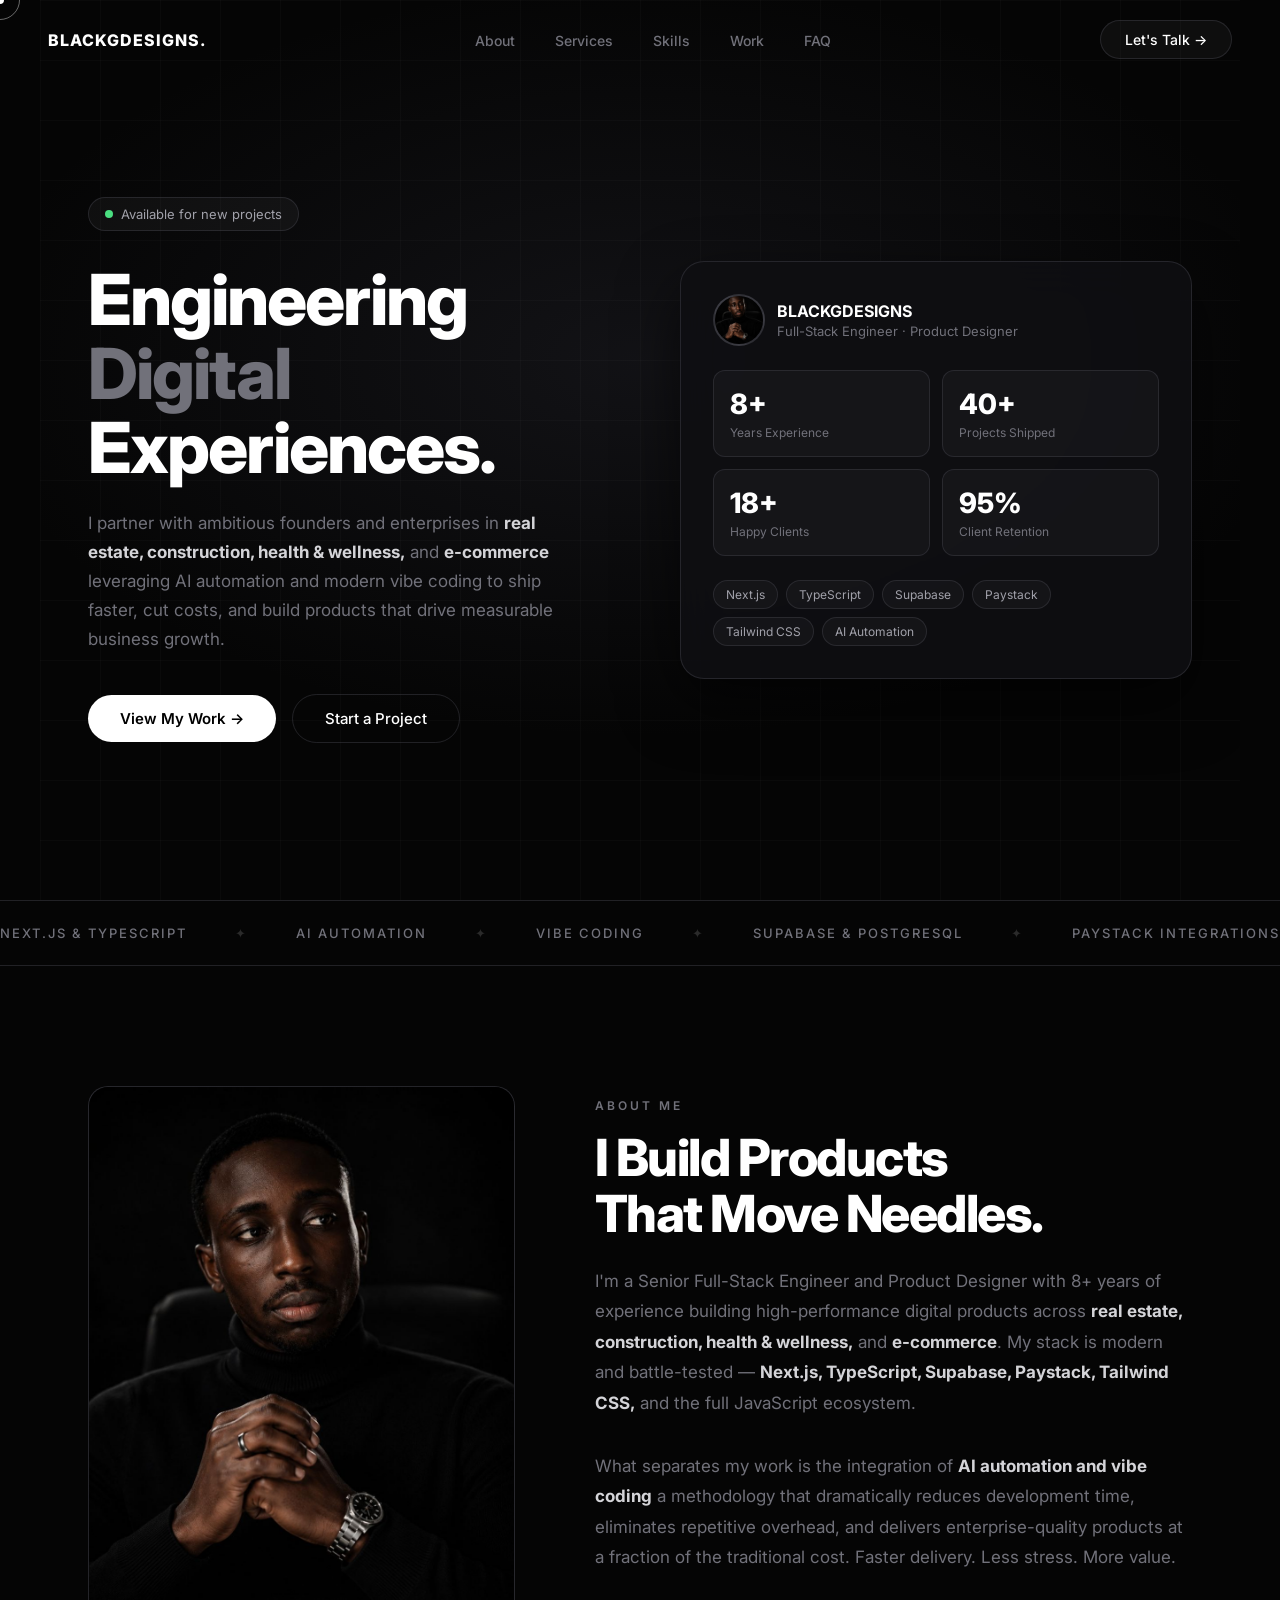
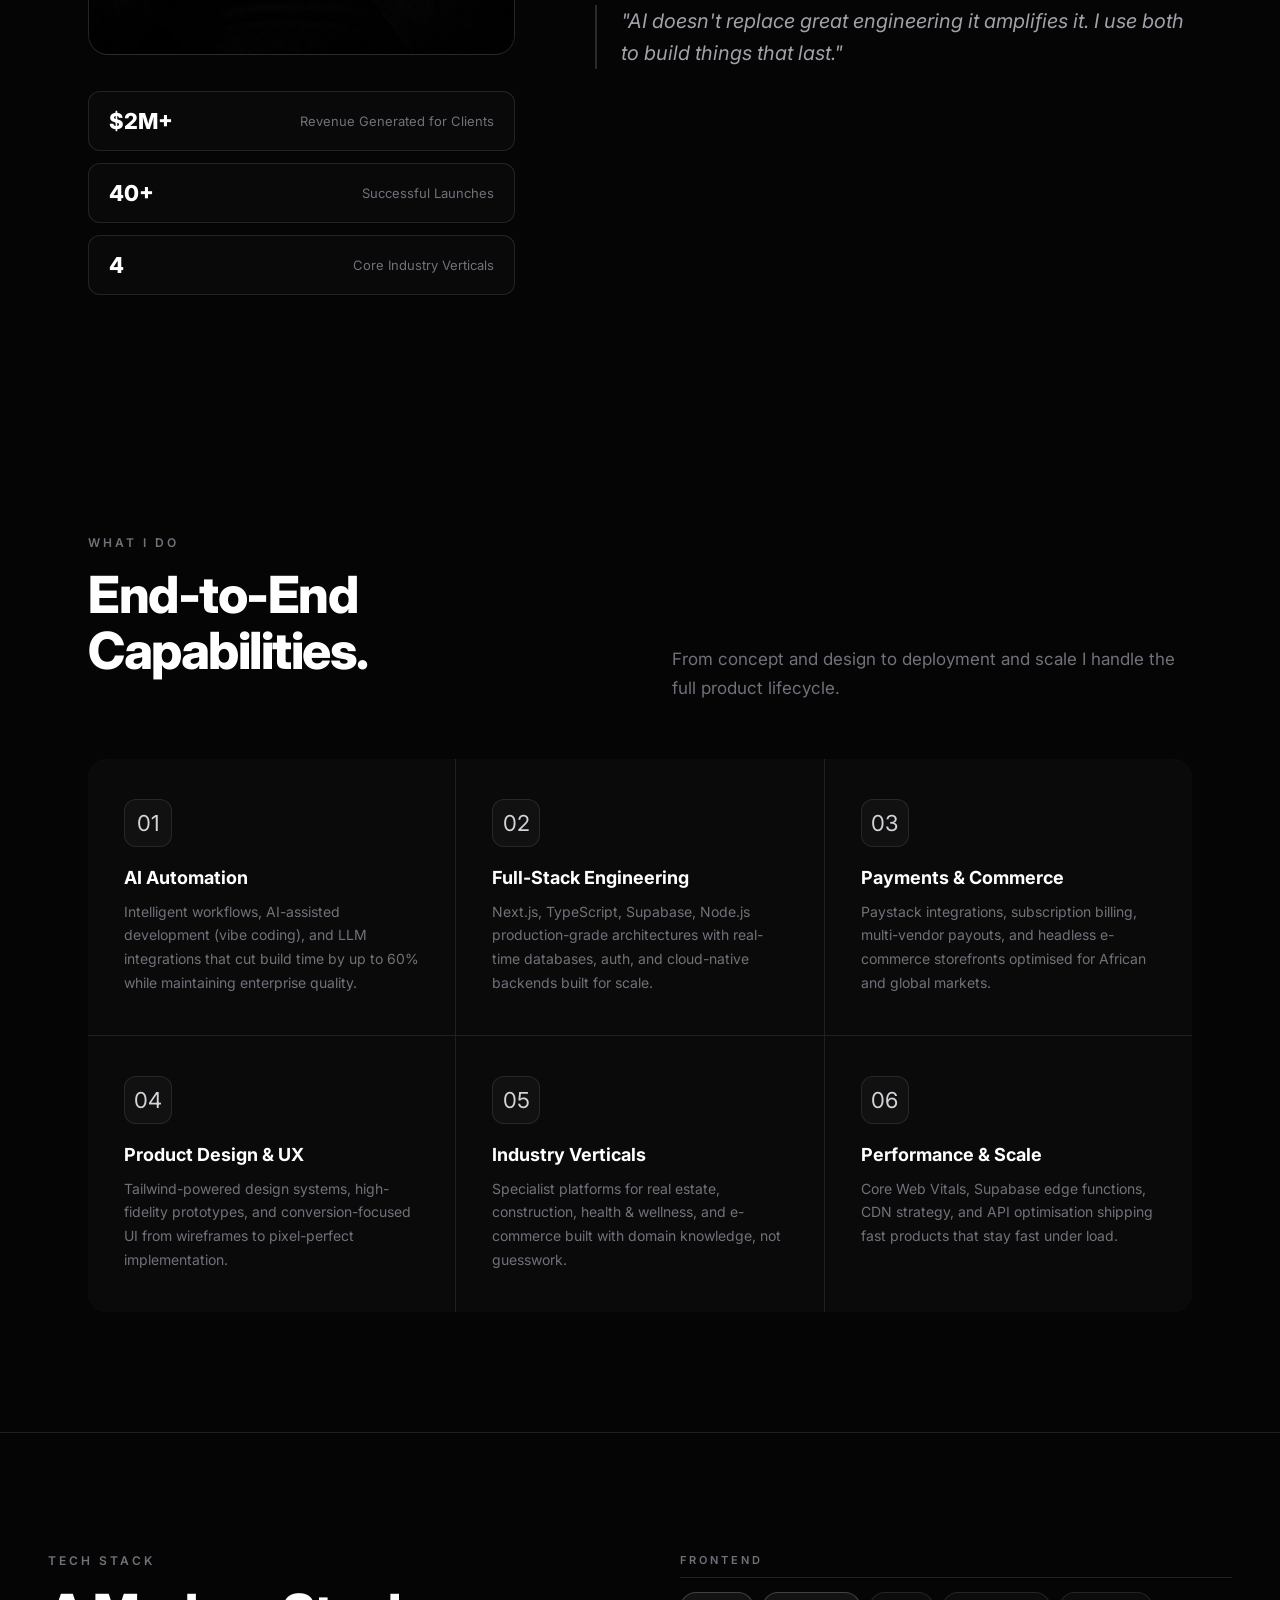
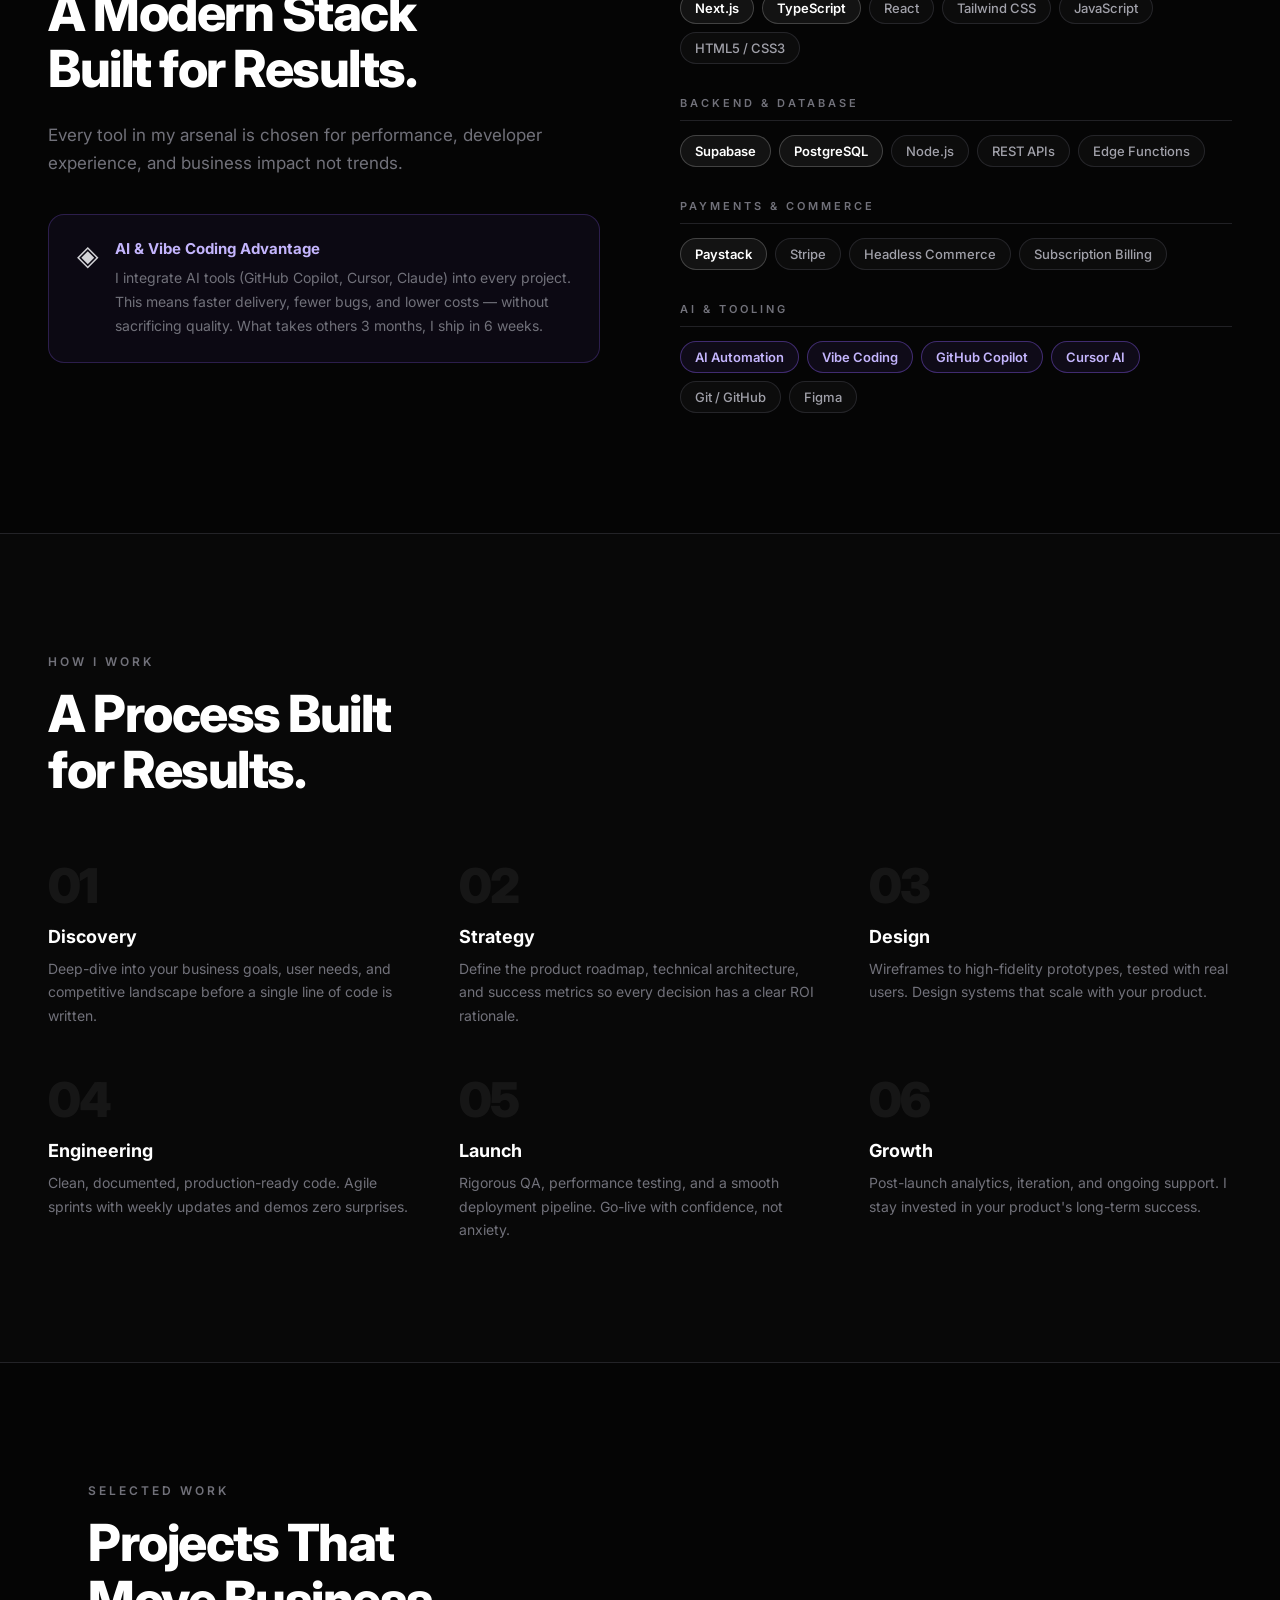
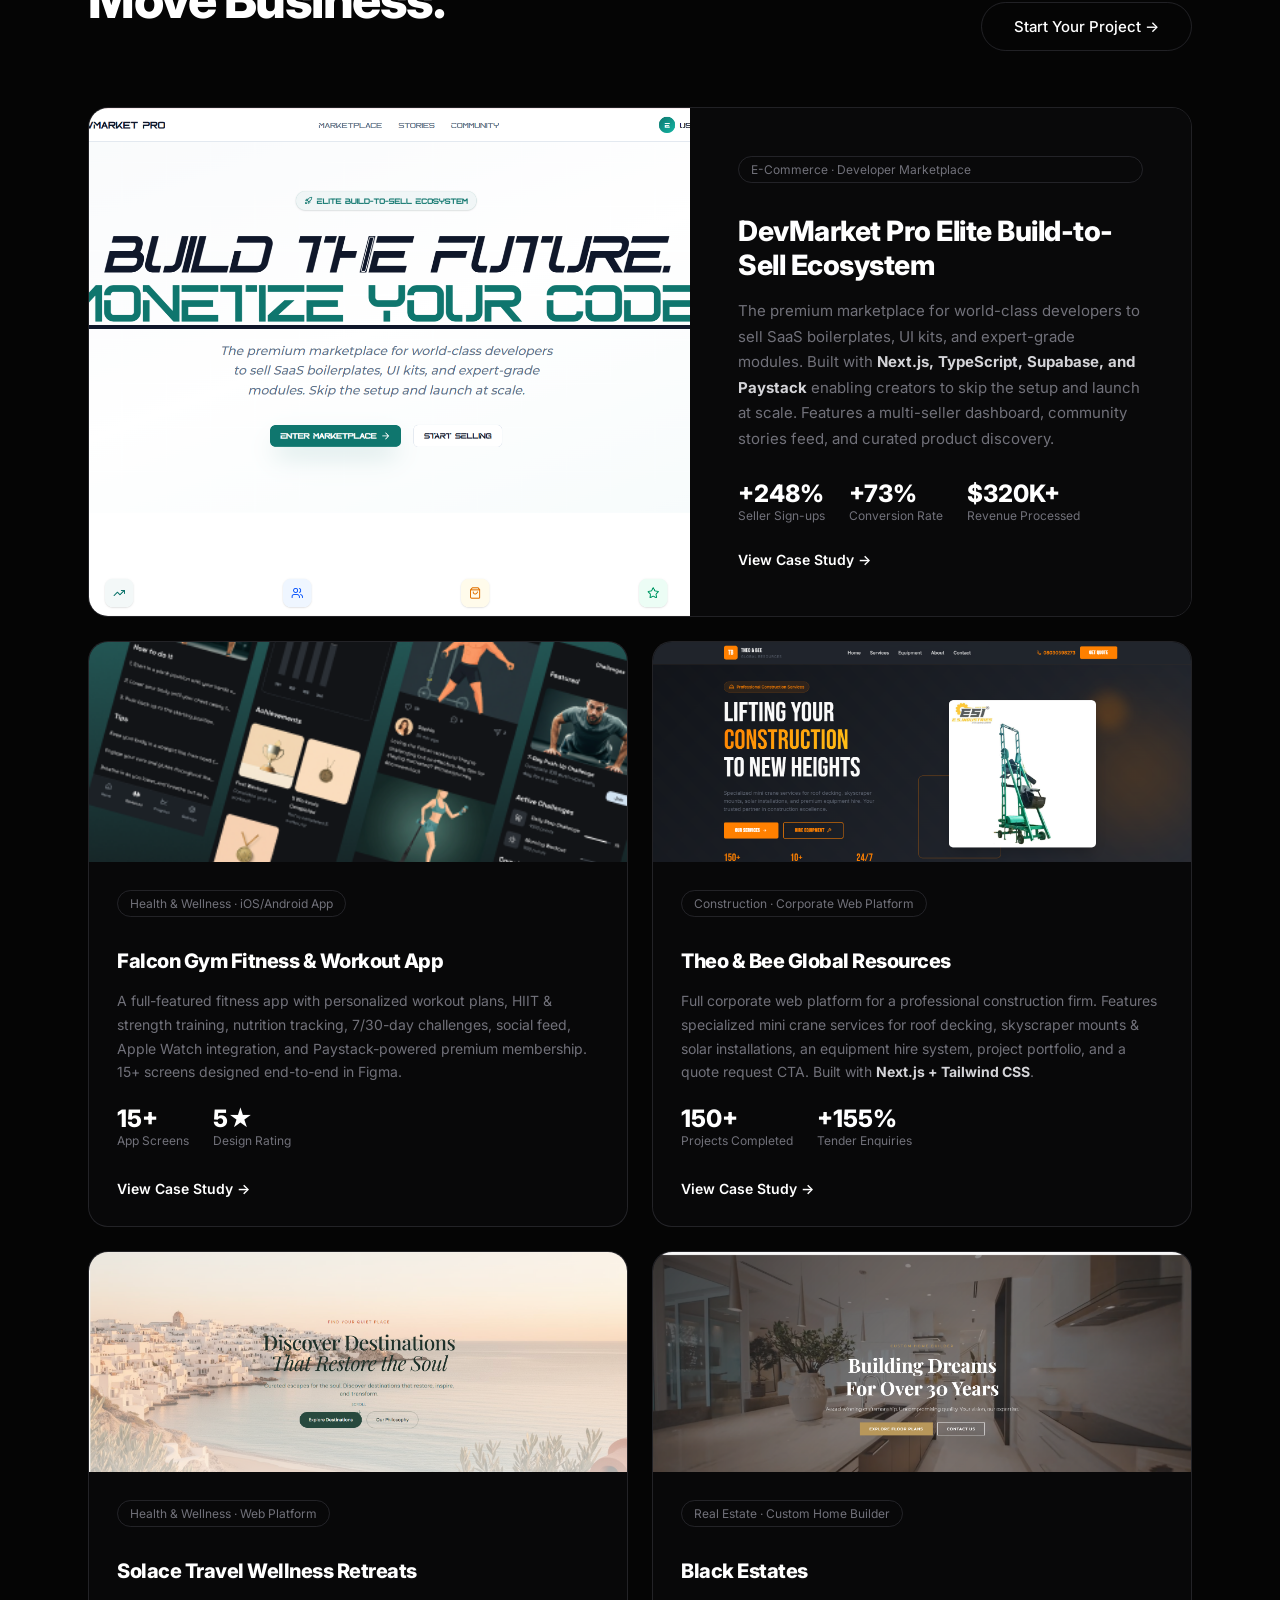
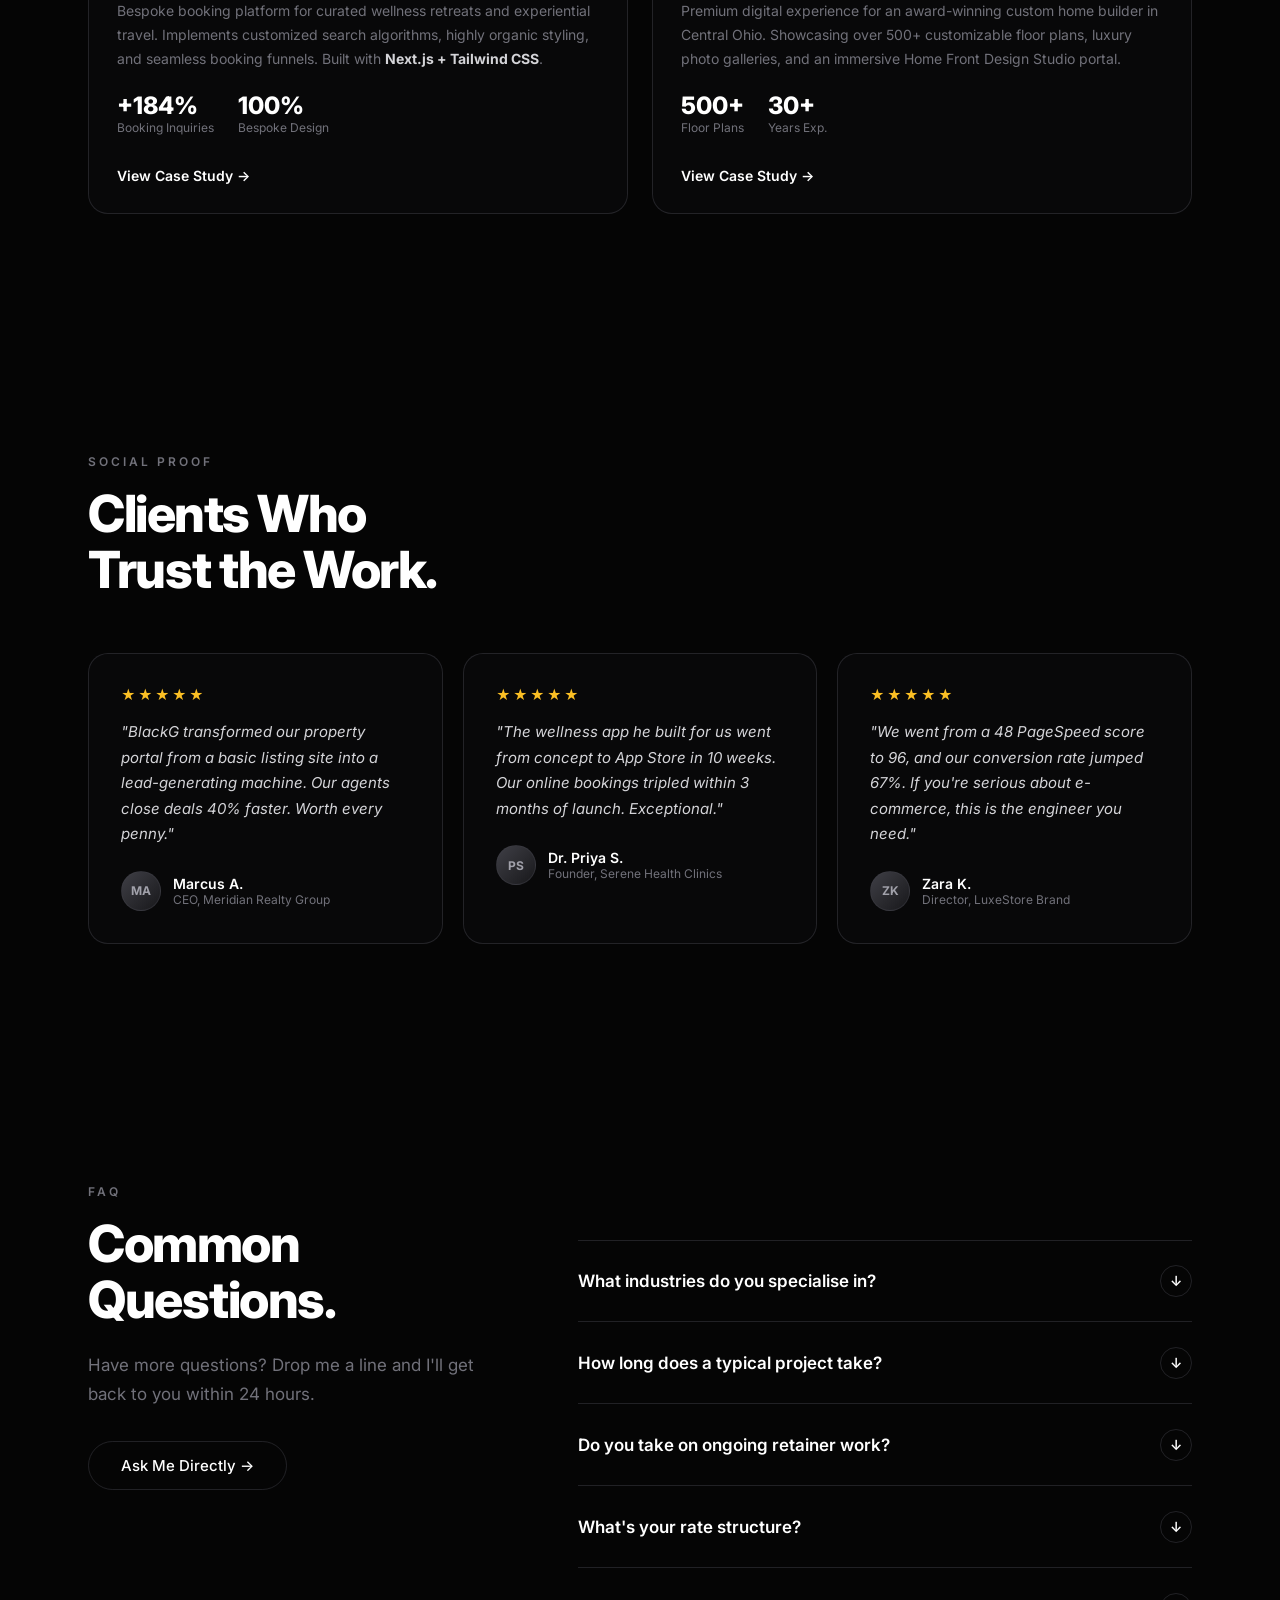
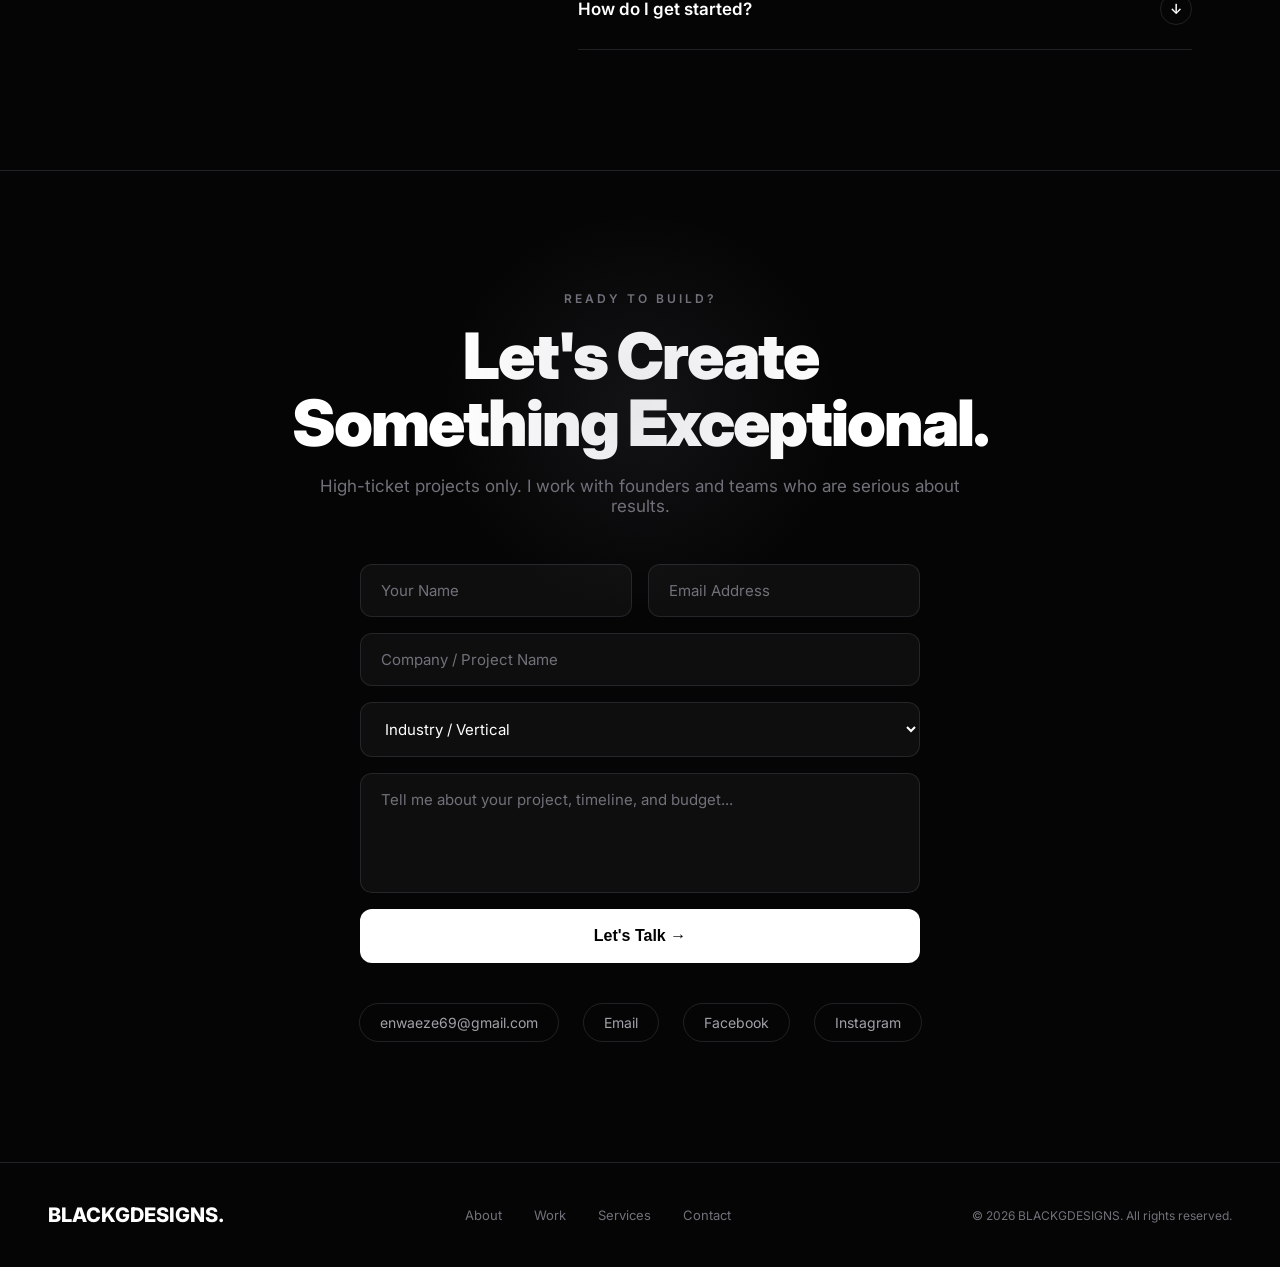
==== commit 503fa3a4: "Add files via upload" ====
--- a/index.html
+++ b/index.html
@@ -403,7 +403,7 @@
     </a>
 
     <!-- Project Grid -->
-    <div class="project-grid" style="margin-top:24px;grid-template-columns:repeat(3,1fr)">
+    <div class="project-grid" style="margin-top:24px;grid-template-columns:repeat(2,1fr)">
 
       <!-- Falcon Gym -->
       <a href="falcon-gym.html" class="project-card reveal" style="text-decoration:none;color:inherit;display:block;">
@@ -459,7 +459,7 @@
       </a>
 
       <!-- Solace Travel -->
-      <a href="solace-travel.html" class="project-card reveal reveal-delay-2"
+      <a href="solace-travel.html" class="project-card reveal"
         style="text-decoration:none;color:inherit;display:block;">
         <div class="project-card-img"
           style="background: url('solace travel.png') no-repeat center center; background-size: cover; background-position: center center; height: 220px;">
@@ -478,6 +478,30 @@
             <div class="metric">
               <div class="metric-val">100%</div>
               <div class="metric-label">Bespoke Design</div>
+            </div>
+          </div>
+          <span class="project-link" style="margin-top:4px;display:inline-block;">View Case Study →</span>
+        </div>
+      </a>
+
+      <!-- Black Estates -->
+      <a href="black-estates.html" class="project-card reveal reveal-delay-1"
+        style="text-decoration:none;color:inherit;display:block;">
+        <div class="project-card-img"
+          style="background: url('blackestate1.png') no-repeat center center; background-size: cover; background-position: center center; height: 220px;">
+        </div>
+        <div class="project-card-body">
+          <span class="project-tag">Real Estate · Custom Home Builder</span>
+          <h3 class="project-title" style="font-size:20px;margin-top:12px;">Black Estates</h3>
+          <p class="project-desc" style="font-size:14px;margin:12px 0 20px;">Premium digital experience for an award-winning custom home builder in Central Ohio. Showcasing over 500+ customizable floor plans, luxury photo galleries, and an immersive Home Front Design Studio portal.</p>
+          <div class="project-metrics">
+            <div class="metric">
+              <div class="metric-val">500+</div>
+              <div class="metric-label">Floor Plans</div>
+            </div>
+            <div class="metric">
+              <div class="metric-val">30+</div>
+              <div class="metric-label">Years Exp.</div>
             </div>
           </div>
           <span class="project-link" style="margin-top:4px;display:inline-block;">View Case Study →</span>
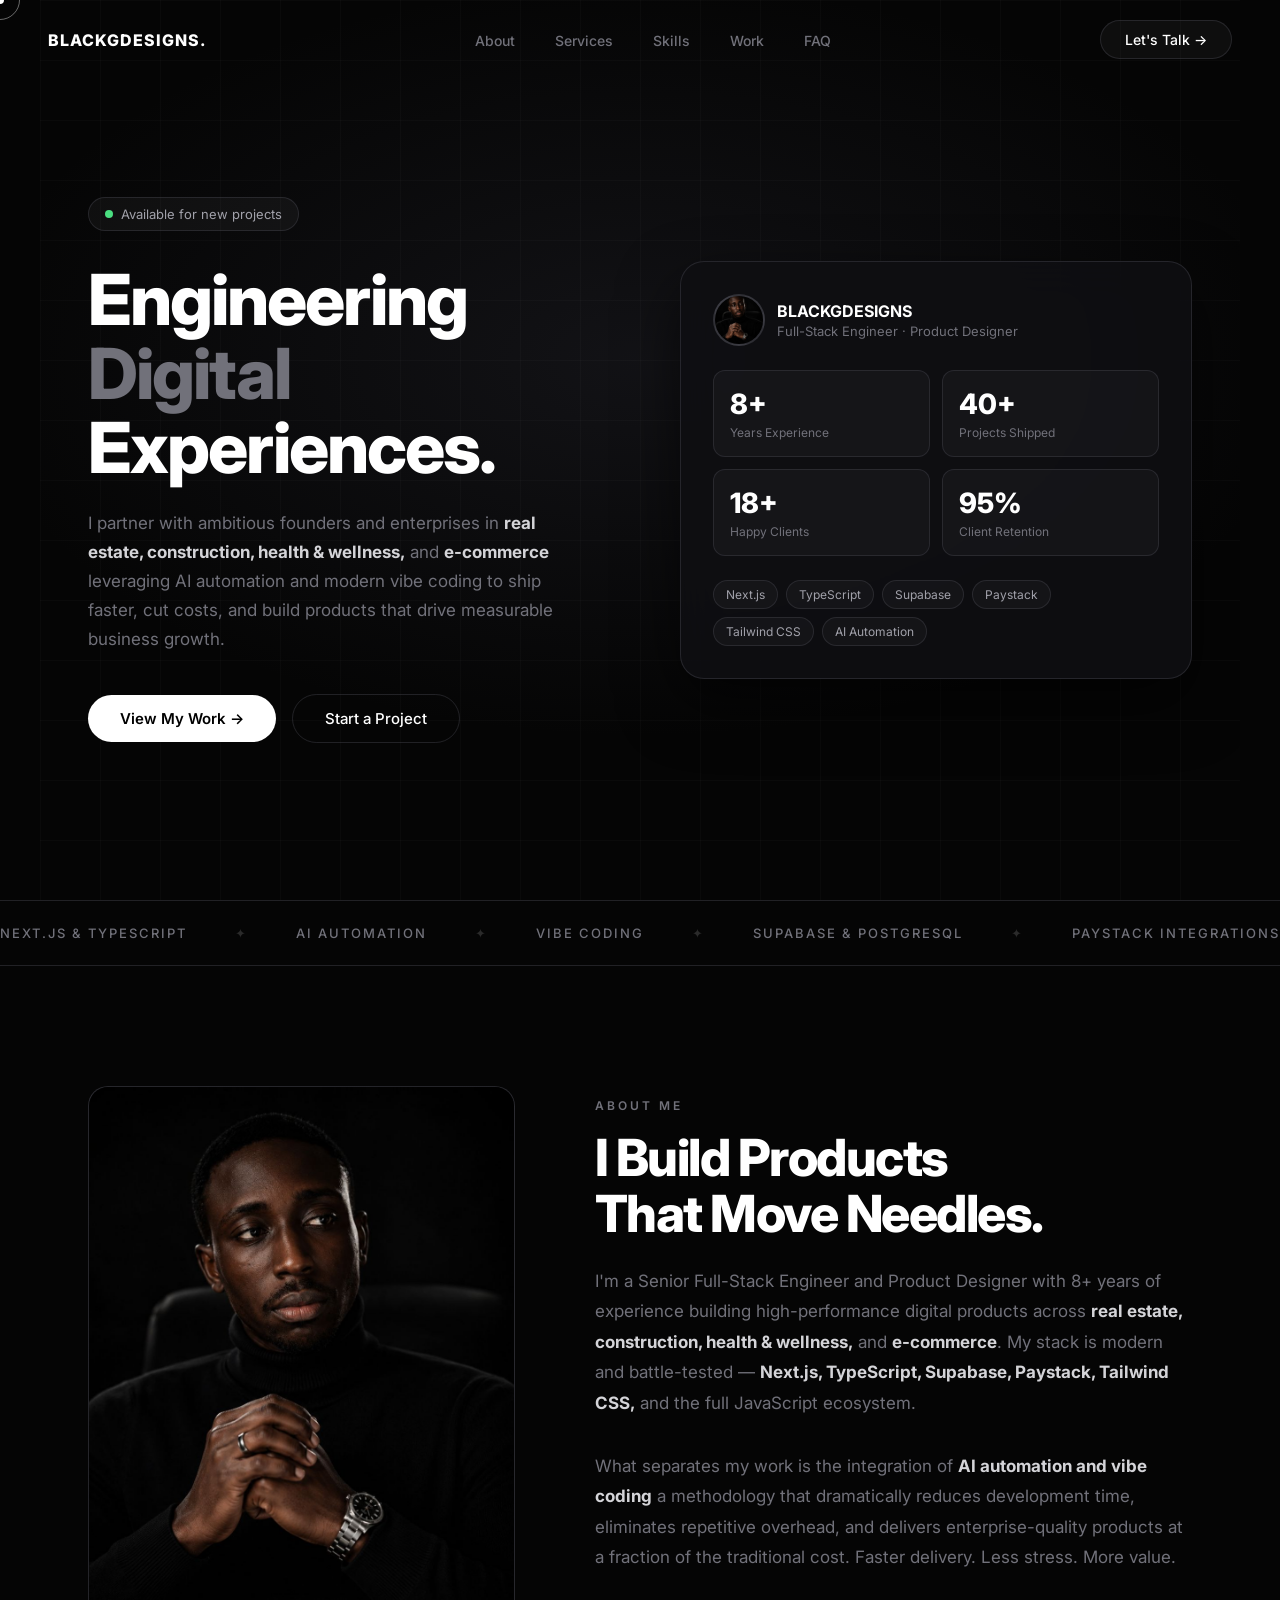
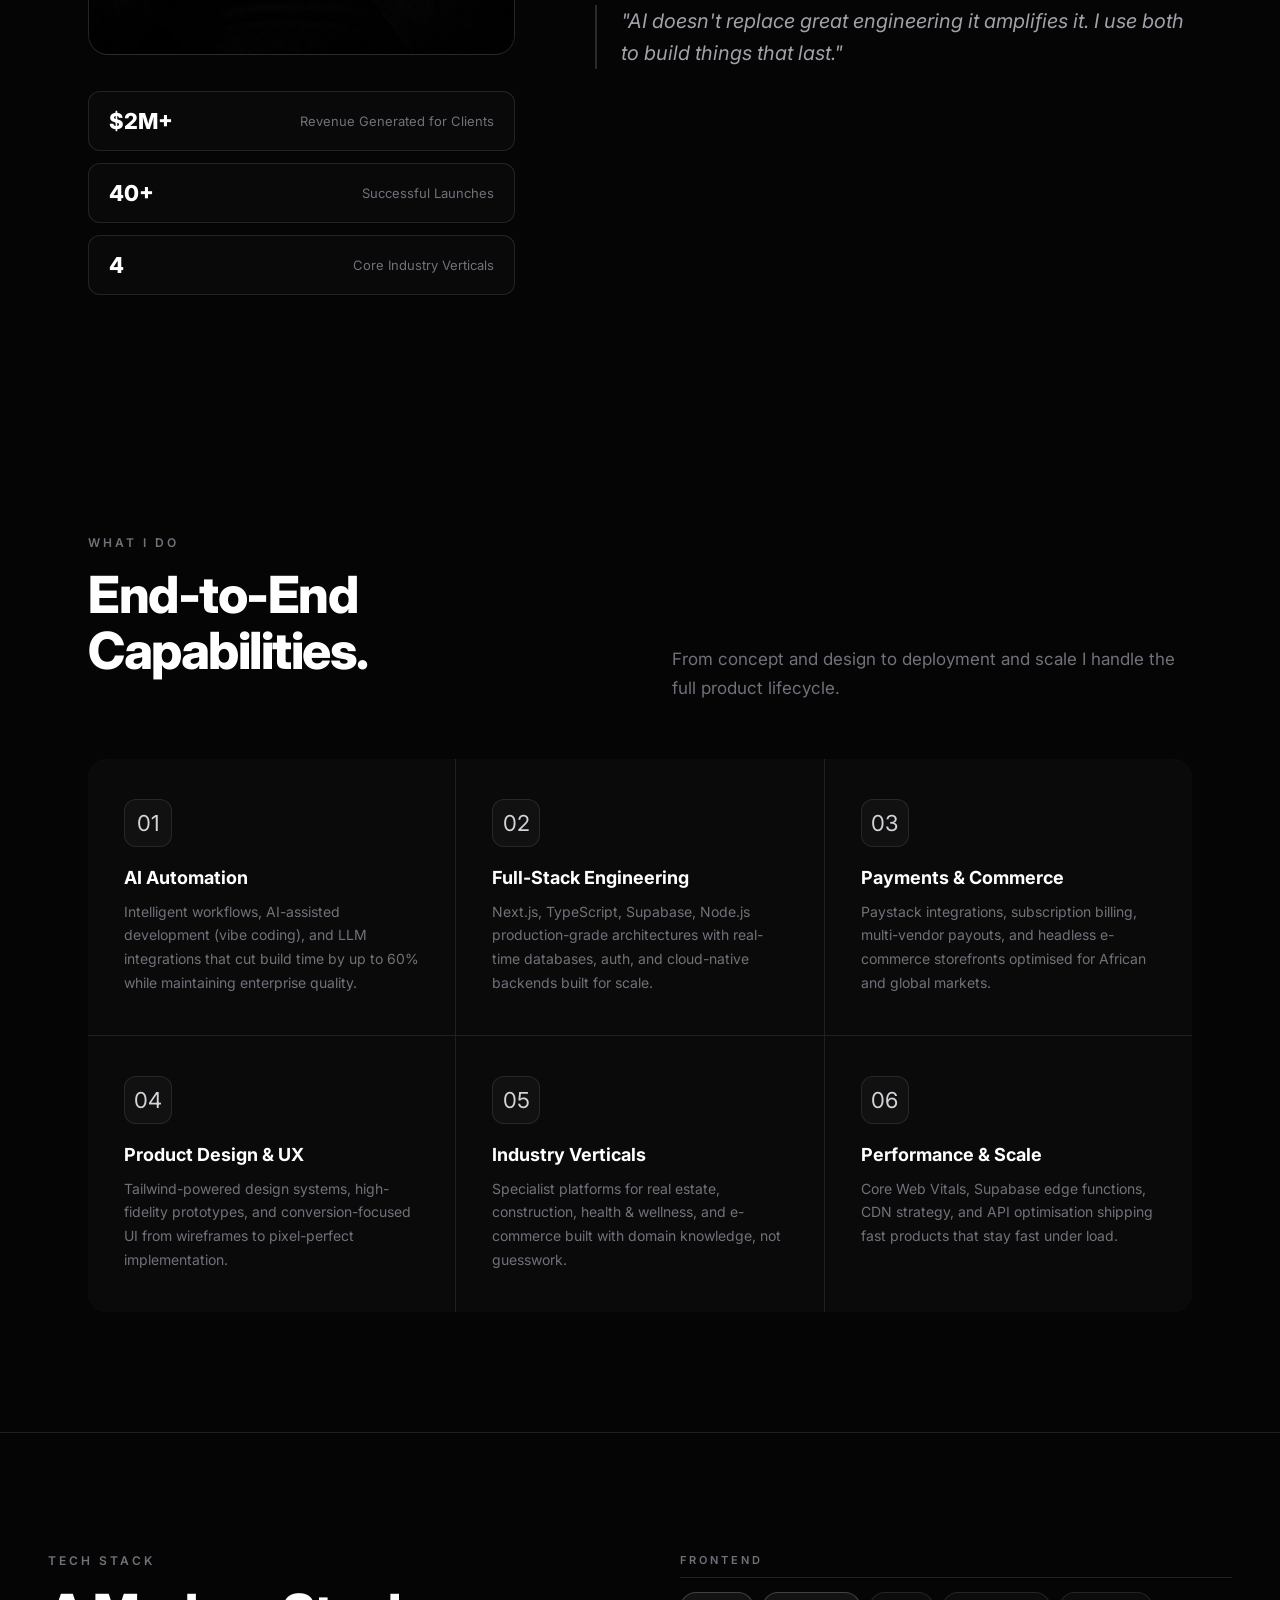
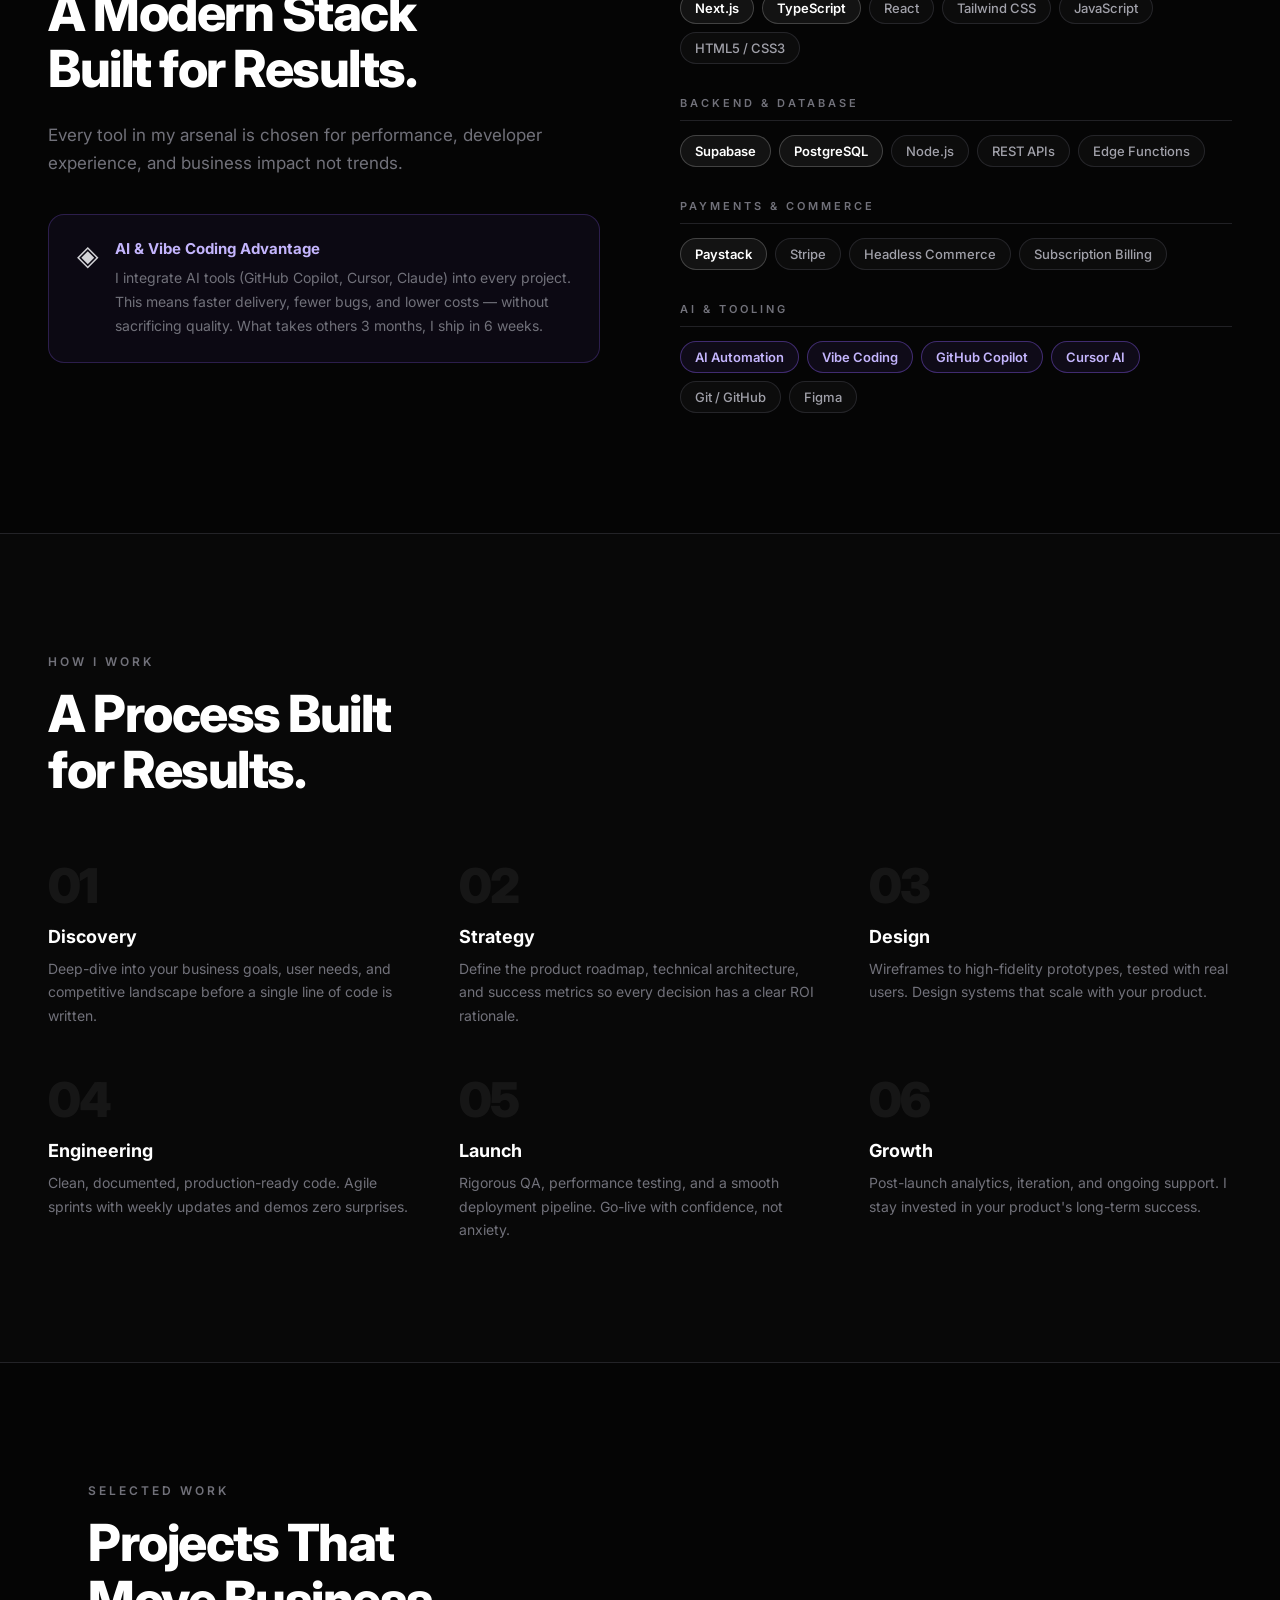
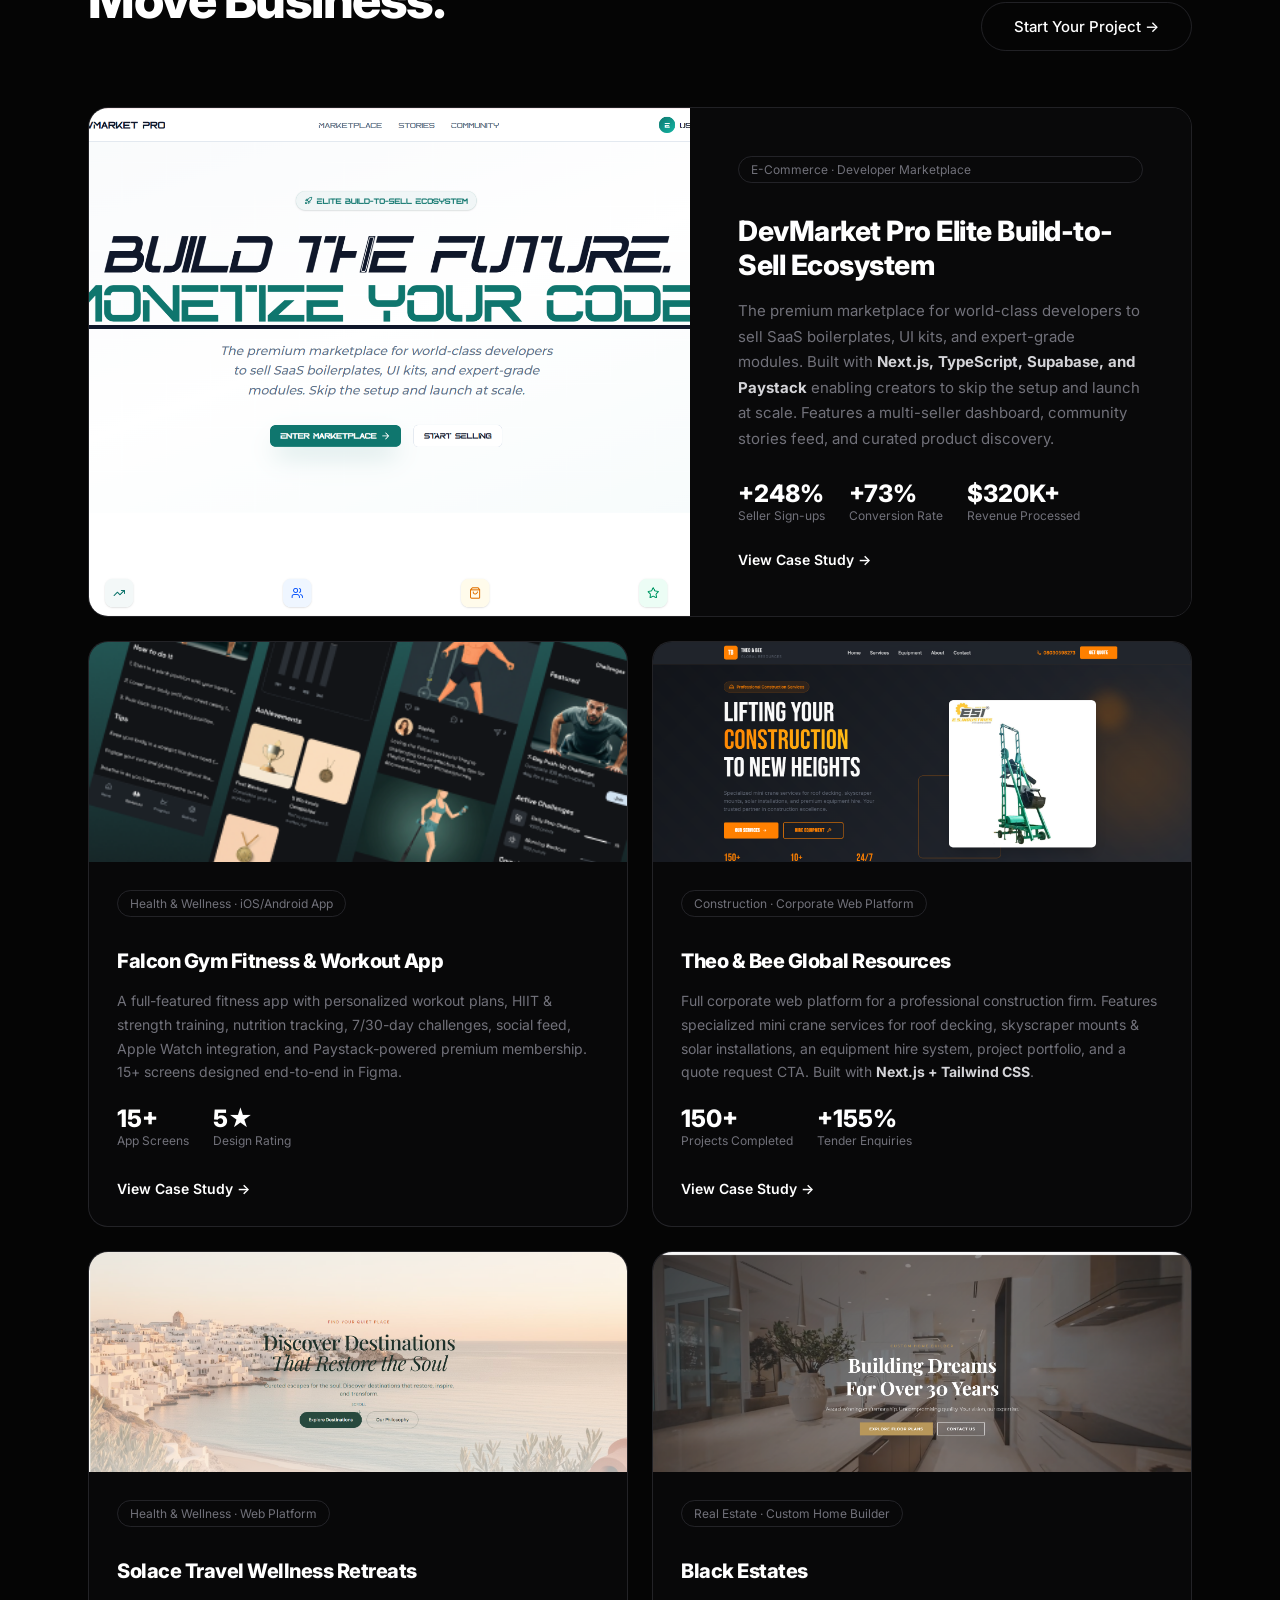
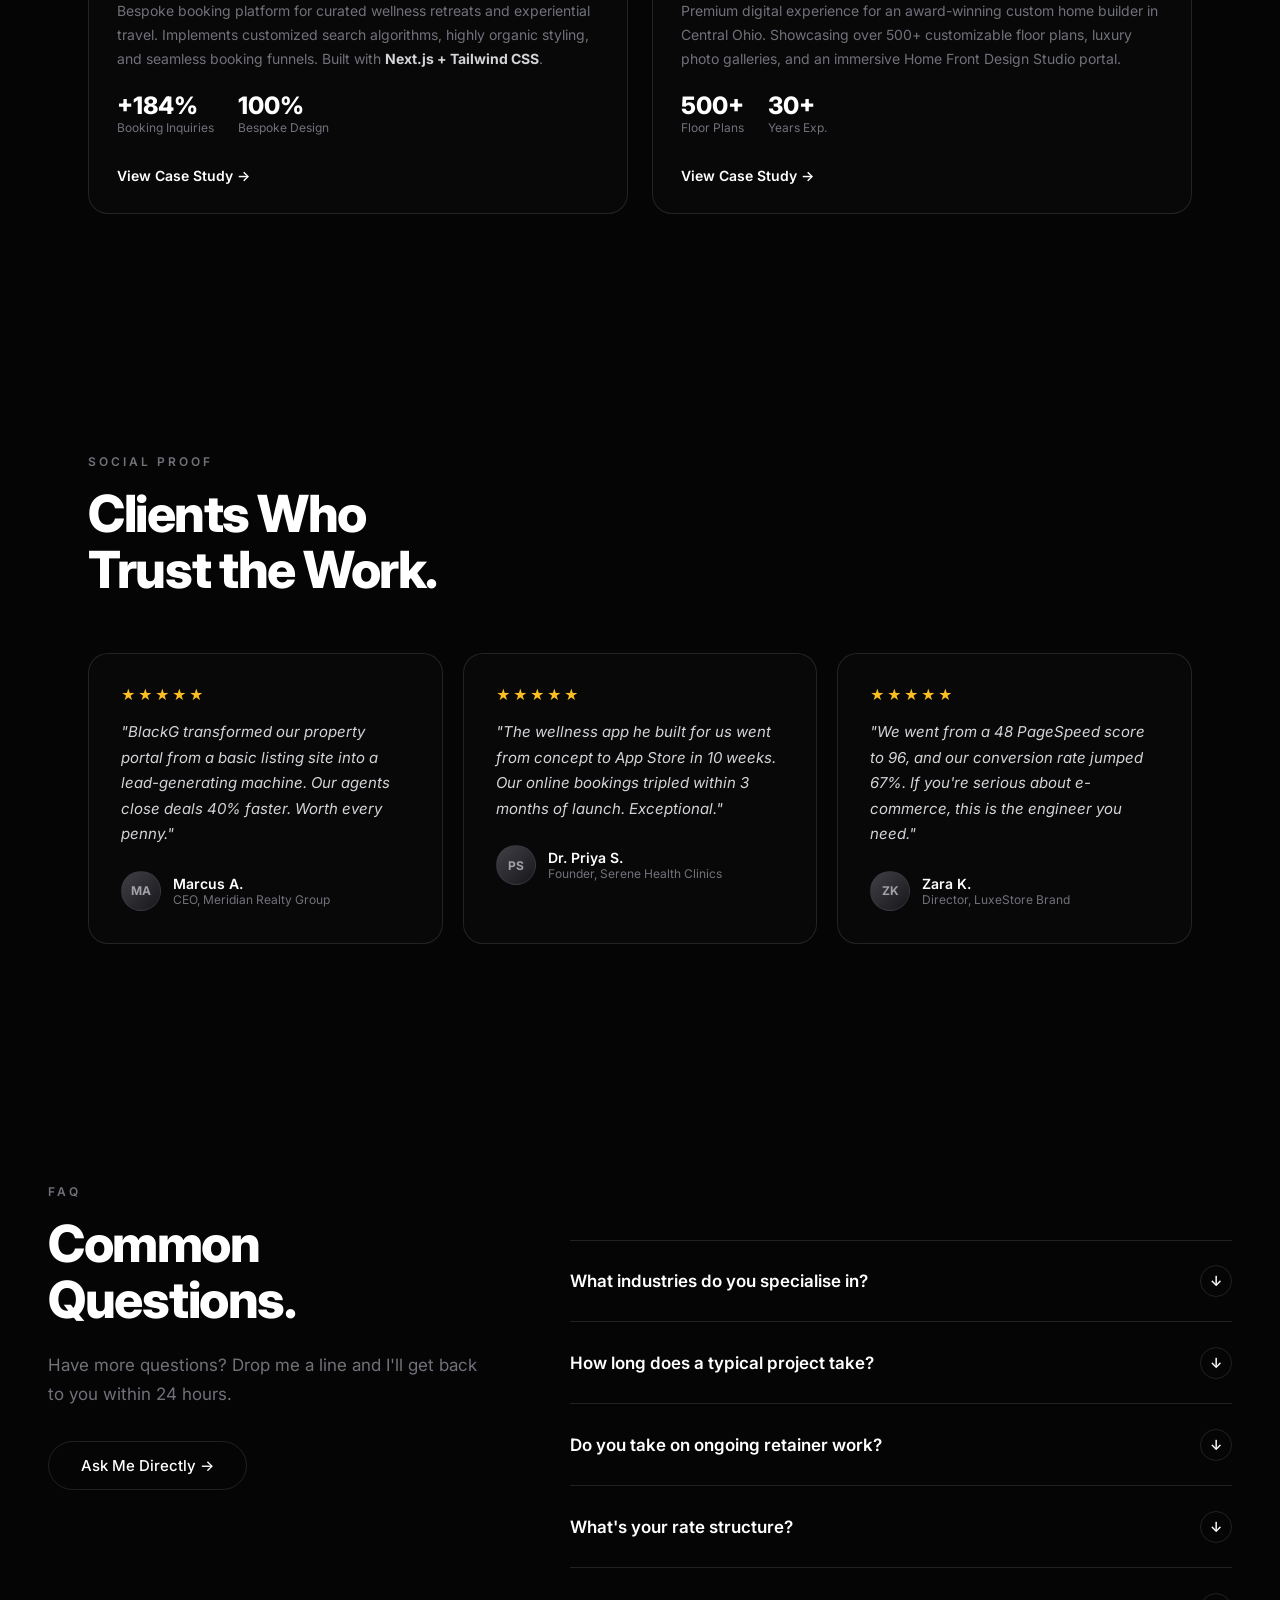
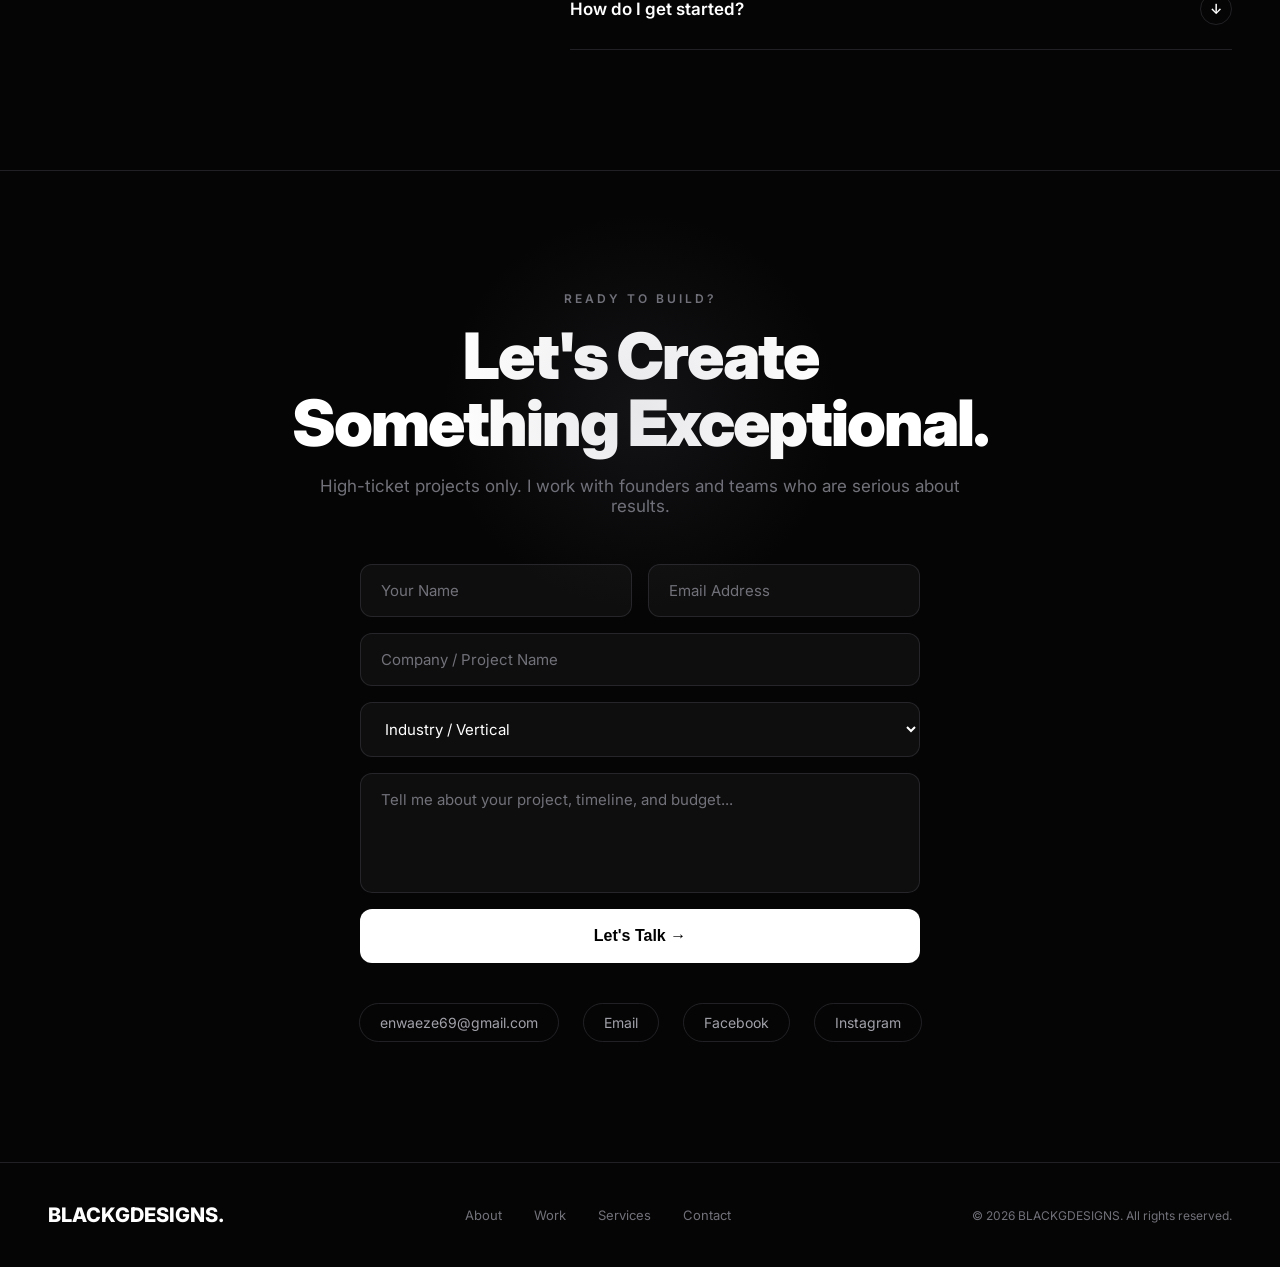
==== commit 2f9789c6: "Add files via upload" ====
--- a/index.html
+++ b/index.html
@@ -244,9 +244,9 @@
   <!-- ═══════════════════════════════════════════════════════════ -->
   <!-- SKILLS MATRIX -->
   <!-- ═══════════════════════════════════════════════════════════ -->
-  <section id="skills" class="section-full" style="padding:120px 48px;border-top:1px solid rgba(63,63,70,0.5);">
+  <section id="skills" class="section-full section-skills">
     <div style="max-width:1200px;margin:0 auto;">
-      <div style="display:grid;grid-template-columns:1fr 1fr;gap:80px;align-items:start;">
+      <div class="skills-layout">
         <div>
           <p class="section-label reveal">Tech Stack</p>
           <h2 class="section-title reveal reveal-delay-1">A Modern Stack<br />Built for Results.</h2>
@@ -312,8 +312,7 @@
   <!-- ═══════════════════════════════════════════════════════════ -->
   <!-- PROCESS -->
   <!-- ═══════════════════════════════════════════════════════════ -->
-  <section id="process" class="section-full"
-    style="padding: 120px 48px; border-top: 1px solid rgba(63,63,70,0.5); border-bottom: 1px solid rgba(63,63,70,0.5);">
+  <section id="process" class="section-full section-process">
     <div style="max-width:1200px;margin:0 auto;">
       <p class="section-label reveal">How I Work</p>
       <h2 class="section-title reveal reveal-delay-1">A Process Built<br />for Results.</h2>
@@ -403,7 +402,7 @@
     </a>
 
     <!-- Project Grid -->
-    <div class="project-grid" style="margin-top:24px;grid-template-columns:repeat(2,1fr)">
+    <div class="project-grid" style="margin-top:24px;">
 
       <!-- Falcon Gym -->
       <a href="falcon-gym.html" class="project-card reveal" style="text-decoration:none;color:inherit;display:block;">
@@ -560,8 +559,9 @@
   <!-- ═══════════════════════════════════════════════════════════ -->
   <!-- FAQ -->
   <!-- ═══════════════════════════════════════════════════════════ -->
-  <section id="faq">
-    <div style="display:grid;grid-template-columns:1fr 1.5fr;gap:80px;align-items:start;">
+  <section id="faq" class="section-full section-faq">
+    <div style="max-width:1200px;margin:0 auto;">
+      <div class="faq-layout">
       <div>
         <p class="section-label reveal">FAQ</p>
         <h2 class="section-title reveal reveal-delay-1">Common<br />Questions.</h2>
@@ -616,6 +616,7 @@
               together a tailored proposal — no generic quotes.</div>
           </div>
         </div>
+      </div>
       </div>
     </div>
   </section>
--- a/style.css
+++ b/style.css
@@ -614,6 +614,31 @@
 }
 .mobile-close:hover { opacity: 1; }
 
+.section-skills {
+  padding: 120px 48px;
+  border-top: 1px solid rgba(63,63,70,0.5);
+}
+.section-process {
+  padding: 120px 48px;
+  border-top: 1px solid rgba(63,63,70,0.5);
+  border-bottom: 1px solid rgba(63,63,70,0.5);
+}
+.skills-layout {
+  display: grid;
+  grid-template-columns: 1fr 1fr;
+  gap: 80px;
+  align-items: start;
+}
+.section-faq {
+  padding: 120px 48px;
+}
+.faq-layout {
+  display: grid;
+  grid-template-columns: 1fr 1.5fr;
+  gap: 80px;
+  align-items: start;
+}
+
 /* Responsive */
 @media (max-width: 1024px) {
   .hero-content { grid-template-columns: 1fr; gap: 48px; }
@@ -623,12 +648,15 @@
   .cap-grid { grid-template-columns: 1fr 1fr; }
   .featured-project { grid-template-columns: 1fr; }
   .featured-img { min-height: 280px; }
+  .skills-layout { grid-template-columns: 1fr; gap: 48px; }
+  .faq-layout { grid-template-columns: 1fr; gap: 48px; }
 }
 @media (max-width: 768px) {
   nav#main-nav { padding: 16px 24px; }
   .nav-links, .nav-cta { display: none; }
   .hamburger { display: flex; }
   section { padding: 80px 24px; }
+  .section-skills, .section-process, .section-faq { padding: 80px 24px; }
   footer { padding: 32px 24px; flex-direction: column; text-align: center; }
   .cap-grid { grid-template-columns: 1fr; }
   .project-grid { grid-template-columns: 1fr; }
